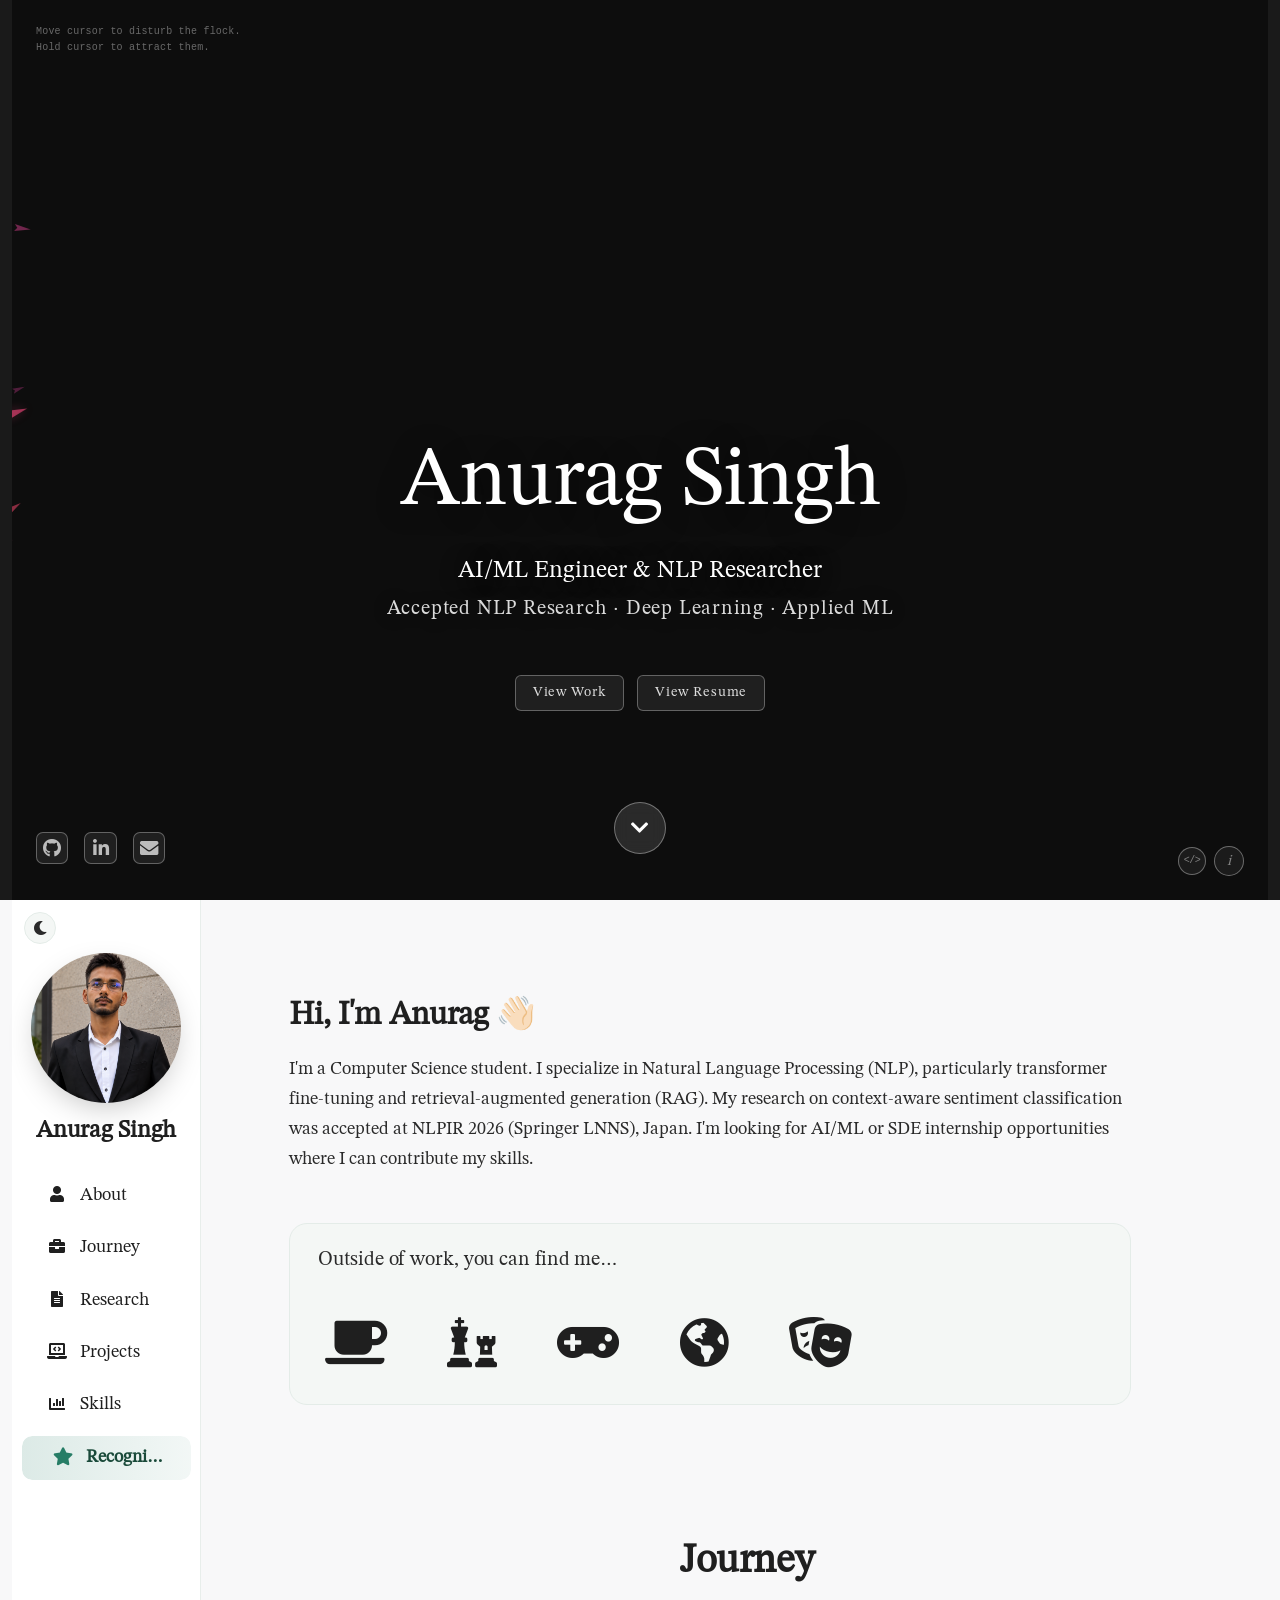
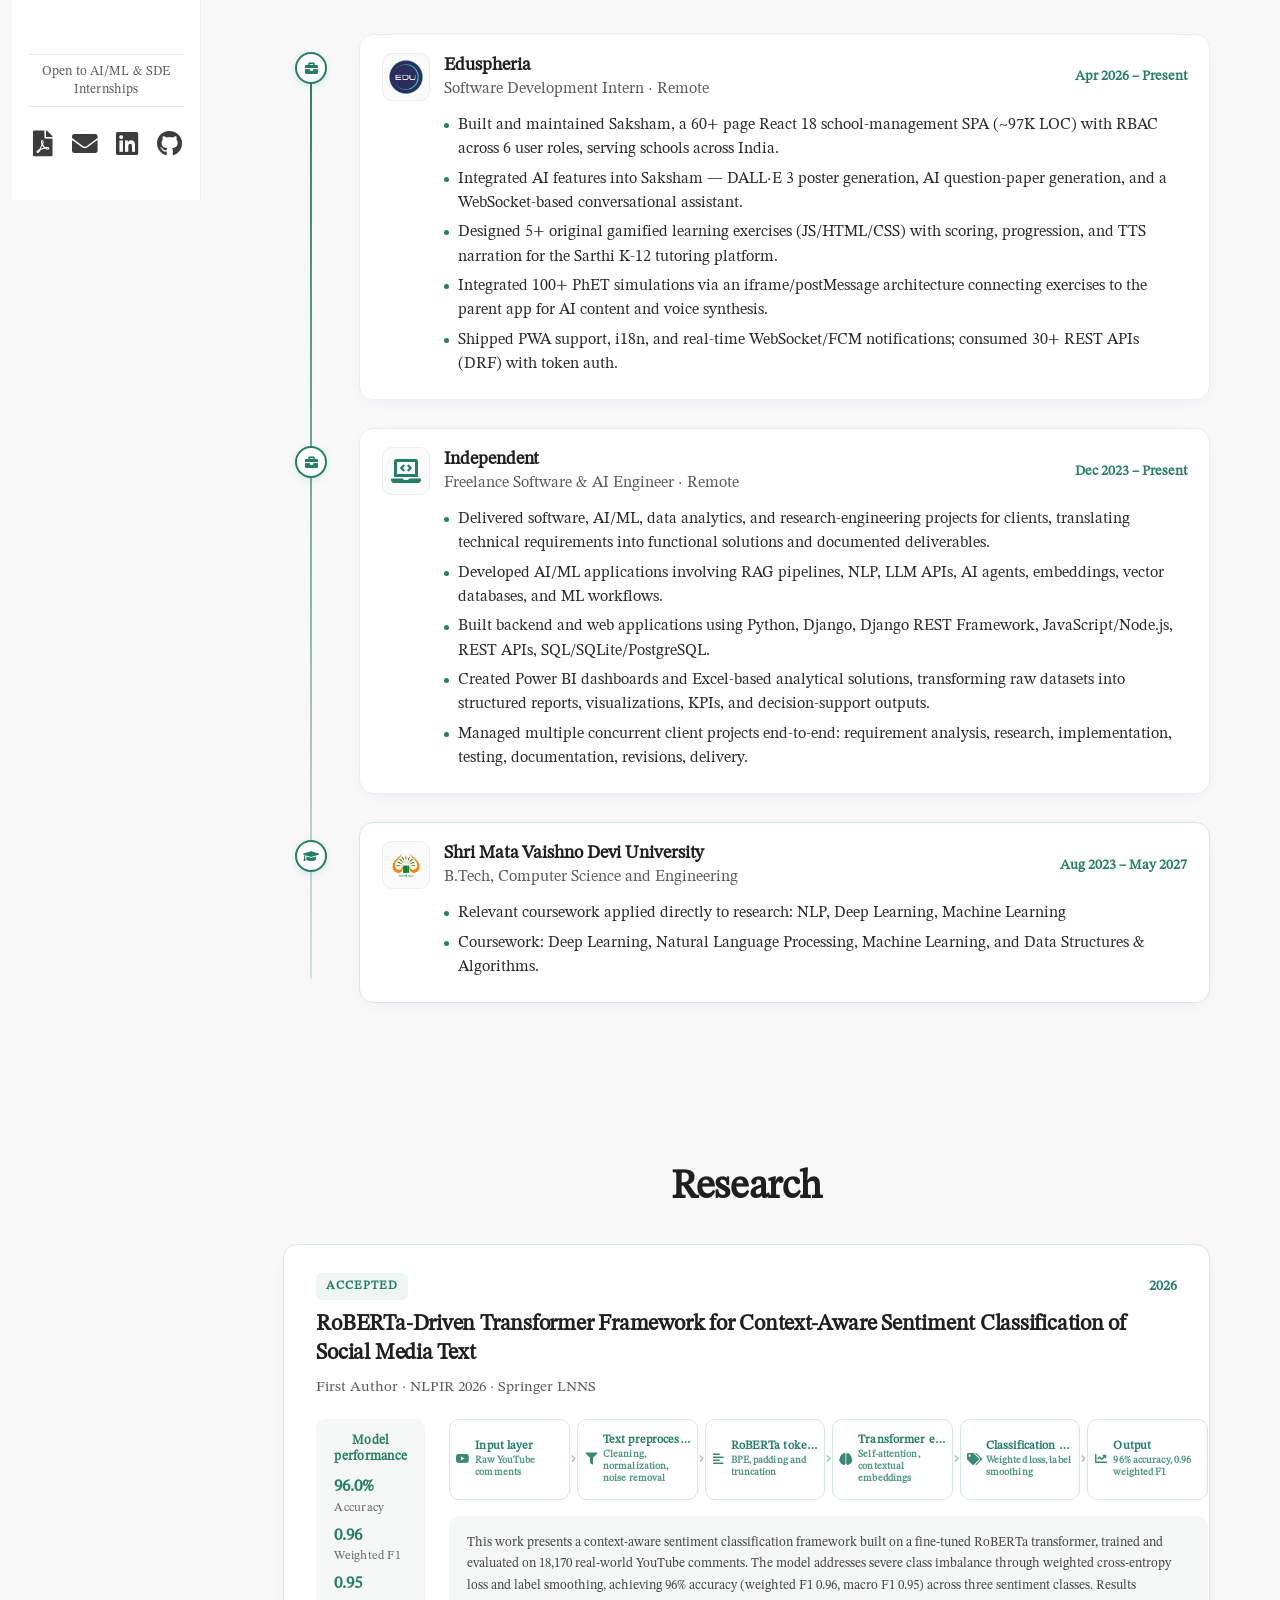
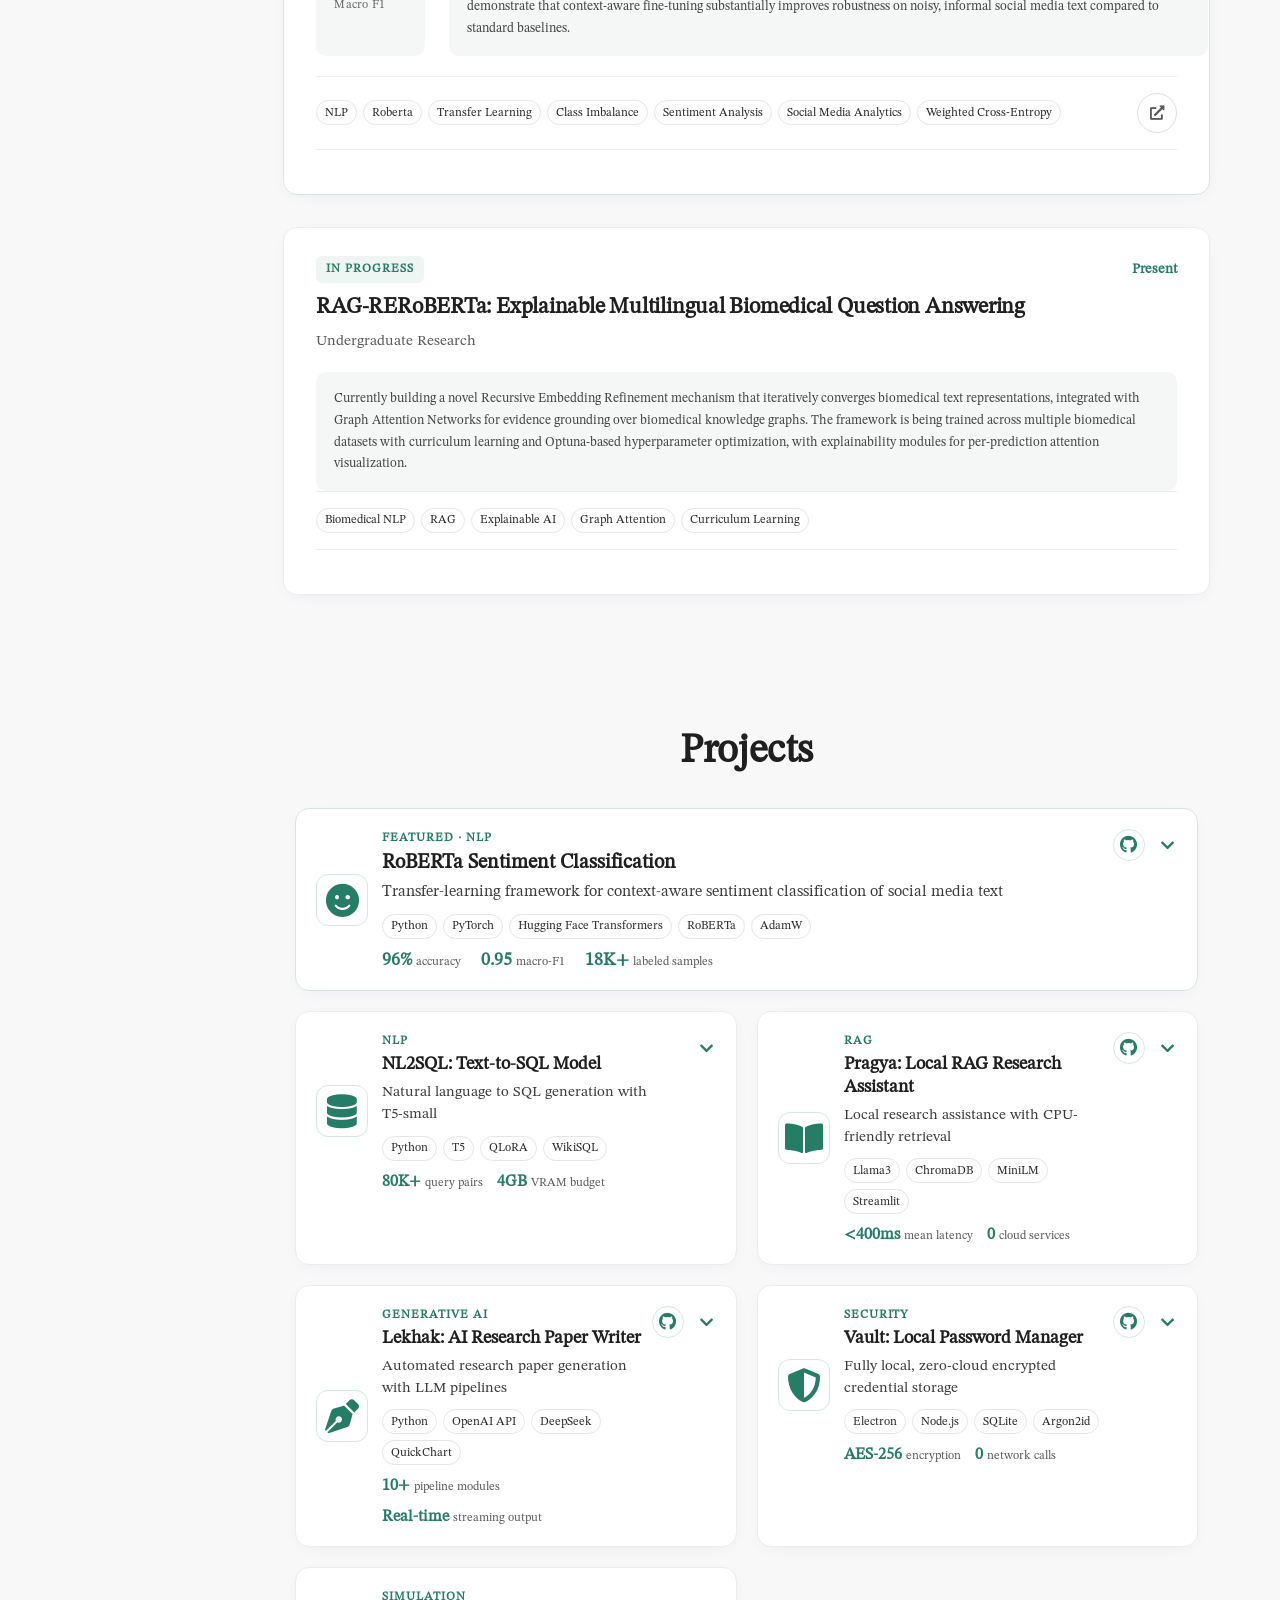
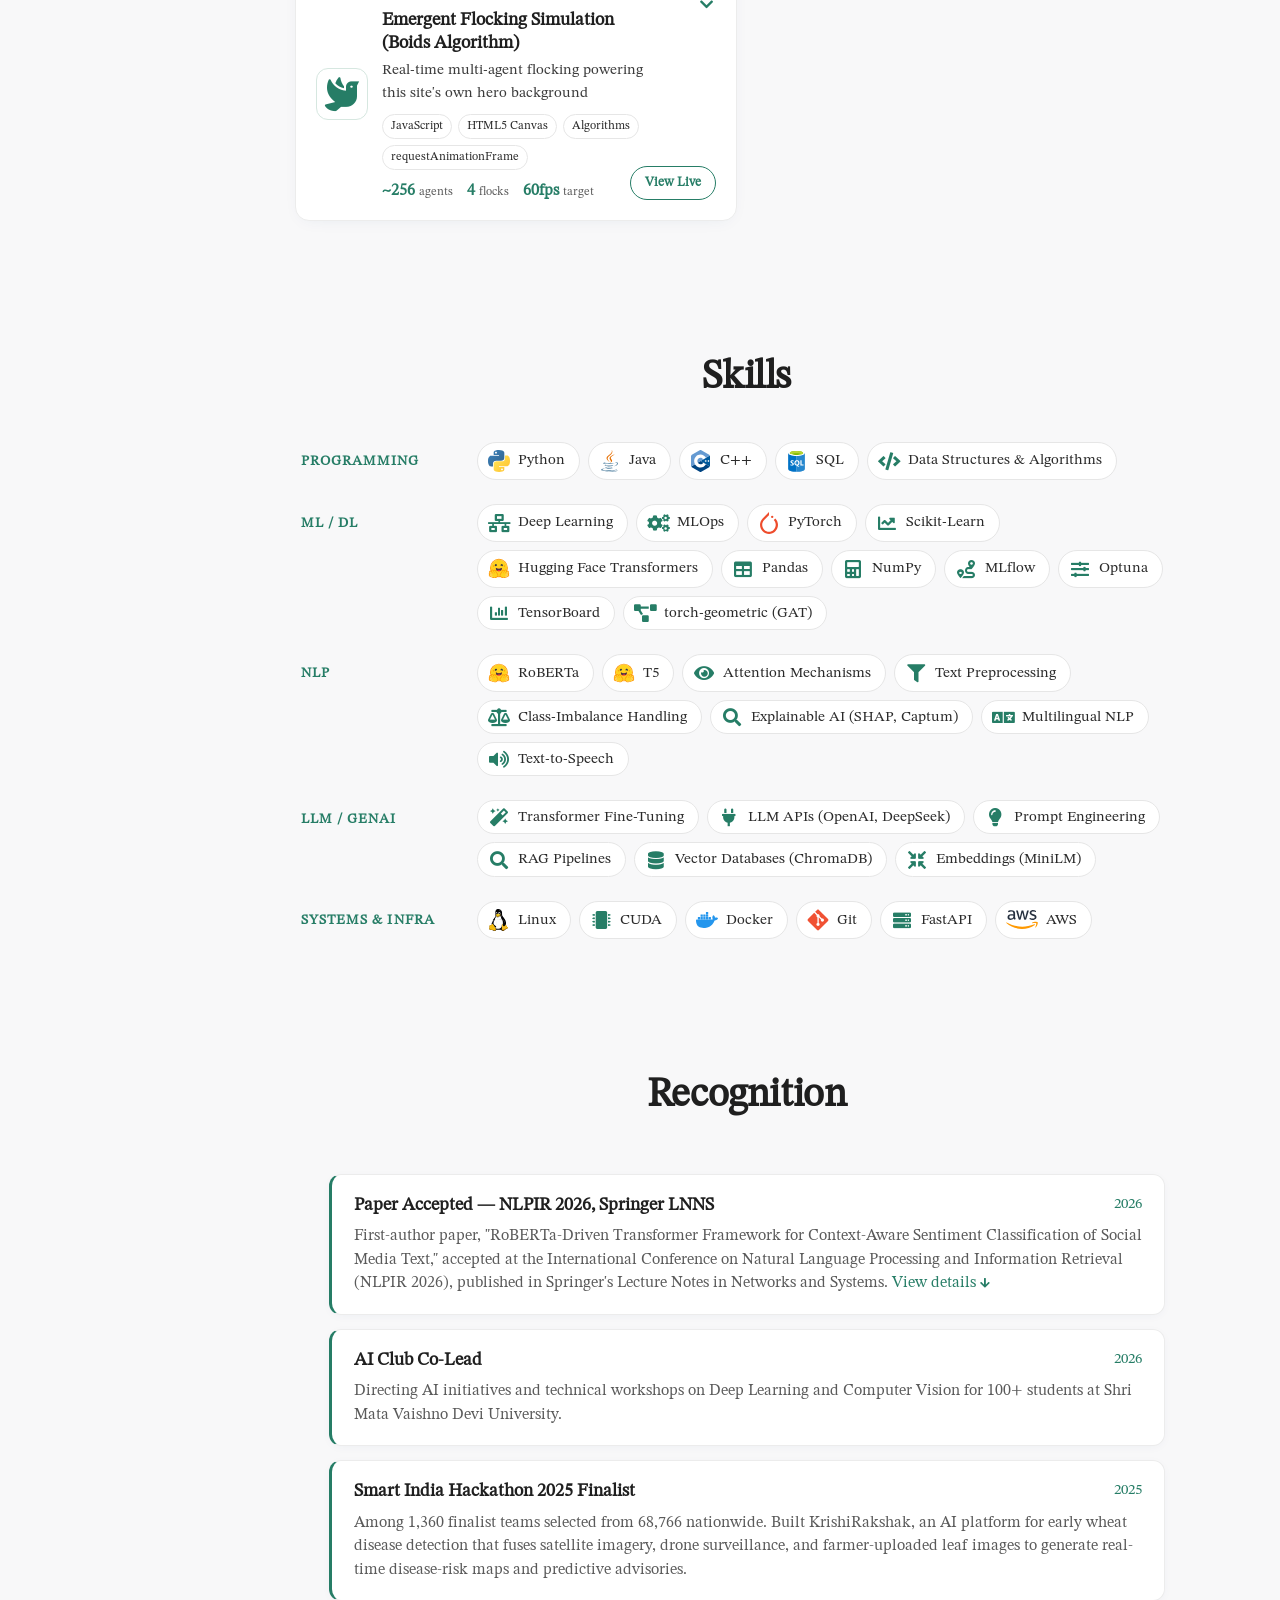
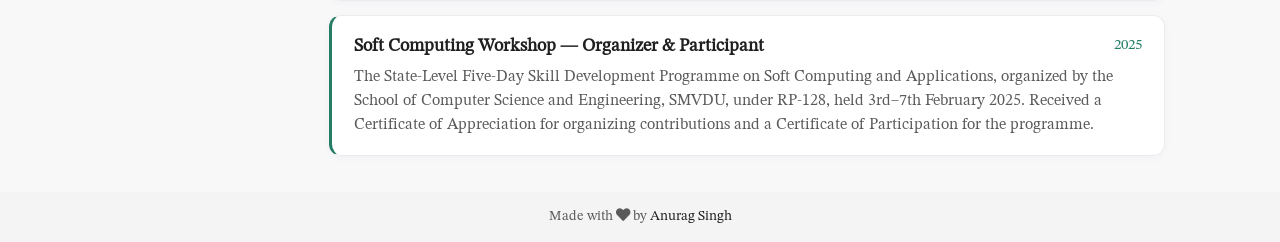
==== index.html @ ac91ac5f "V1 Done" ====
<!DOCTYPE html>
<html lang="en">

<head>
	<meta http-equiv="Content-Type" content="text/html; charset=UTF-8">

	<meta name="viewport" content="width=device-width, initial-scale=1">

	<title>Anurag Singh, AI/ML Engineer, Portfolio Website</title>
	<script>
		// The photographic cross-fade is intentionally mobile-only. Desktop is an
		// opaque canvas simulation, so fetching hero images there has no visual use.
		(function () {
			var isMobile = window.matchMedia("(max-width: 900px)").matches;
			if (!isMobile) return;
			// The mobile hero intentionally cycles hero1 → hero2 → hero3.
			var mobileImgs = [
				{ src: "images/hero1.png", pos: "center center" },
				{ src: "images/hero2.png", pos: "center center" },
				{ src: "images/hero3.jpg", pos: "center center" }
			];
			var imgs = mobileImgs;
			var idx = 0;
			var s = document.createElement("style");
			s.textContent = "#landing-bg-a{background-image:url(\"" + imgs[idx].src + "\");background-position:" + imgs[idx].pos + ";opacity:1;}";
			document.head.appendChild(s);
			// Hint the browser to prioritise this fetch.
			var l = document.createElement("link");
			l.rel = "preload"; l.as = "image"; l.href = imgs[idx].src; l.fetchPriority = "high";
			document.head.appendChild(l);
			window.__landingImages = imgs;
			window.__landingMobileImages = mobileImgs;
			window.__landingInitialIdx = idx;
		})();
	</script>
	<meta name="author" content="Anurag Singh">
	<meta name="description"
		content="Anurag Singh is an AI/ML Engineer specializing in NLP, deep learning, transformer fine-tuning, and RAG pipelines.">
	<meta name="keywords"
		content="Anurag Singh, AI/ML Engineer, NLP, Deep Learning, RAG, Transformer Fine-Tuning, Python">
	<meta property="og:title" content="Anurag Singh — AI/ML Engineer">
	<meta property="og:description" content="Building applied NLP, deep-learning, and RAG systems.">
	<meta property="og:type" content="profile">
	<meta property="og:url" content="">
	<meta property="og:image" content="">
	<meta property="og:image:width" content="1200">
	<meta property="og:image:height" content="630">
	<meta name="twitter:card" content="summary_large_image">
	<meta name="twitter:title" content="Anurag Singh — AI/ML Engineer">
	<meta name="twitter:description" content="Building applied NLP, deep-learning, and RAG systems.">
	<meta name="twitter:image" content="">
	<meta name="theme-color" content="#267d66">




	<link rel="stylesheet" type="text/css" href="./images/bootstrap.min.css">
	<link rel="stylesheet" type="text/css" href="./all.min.css">
	<link rel="stylesheet" type="text/css" href="./main.css">

	<script type="application/ld+json">
		{
			"@context": "https://schema.org",
			"@type": "Person",
			"name": "Anurag Singh",
			"jobTitle": "AI/ML Engineer",
			"alumniOf": [
				{
					"@type": "CollegeOrUniversity",
					"name": "Shri Mata Vaishno Devi University",
					"url": "https://www.smvdu.ac.in/"
				}
			],
			"knowsAbout": [
				"Machine Learning",
				"Natural Language Processing",
				"Deep Learning",
				"Retrieval-Augmented Generation",
				"Transformer Fine-Tuning",
				"PyTorch",
				"JAX"
			],
			"award": [
				"Smart India Hackathon 2025 Finalist",
				"AI Club Co-Lead, SMVDU"
			]
		}
		</script>
</head>

<body>
	<div class="container-fluid">
		<div class="row" id="landing-container">
		<div class="landing-bg landing-bg-a" id="landing-bg-a" aria-hidden="true"></div>
		<div class="landing-bg landing-bg-b" id="landing-bg-b" aria-hidden="true"></div>
			<div class="landing-overlay" aria-hidden="true"></div>
		<canvas id="boids-canvas" aria-hidden="true"></canvas>
		<div id="boids-fallback" class="boids-fallback" aria-hidden="true">
			<span>View on desktop for the interactive simulation</span>
		</div>
			<div class="container landing-content" id="landing-header">
				<h1 id="heading-name" style="opacity: 1;">Anurag Singh</h1>
				<h3 id="heading-title" style="opacity: 1;">
					<span class="heading-line">AI/ML Engineer & NLP Researcher</span>
					<span class="heading-subtitle">Accepted NLP Research · Deep Learning · Applied ML</span>
				</h3>
			</div>
			<div class="container landing-content" id="landing-cta" style="opacity: 1;">
				<div class="landing-cta-group">
					<a href="#projects" class="landing-cta-btn">View Work</a>
					<a href="./Anurag_Singh_Resume.pdf" target="_blank" class="landing-cta-btn">View Resume</a>
				</div>
			</div>
			<div class="container landing-content" id="landing-footer" style="opacity: 1;">
				<button type="button" id="landing-chevron-btn" aria-label="Scroll to content">
					<i class="fas fa-chevron-down" id="landing-chevron" aria-hidden="true"></i>
				</button>
			</div>
			<div class="container landing-content" id="landing-socials" style="opacity: 1;">
				<a href="https://github.com/anurag-env" target="_blank" rel="noopener" aria-label="GitHub" class="social-icon"><i class="fab fa-github"></i></a>
				<a href="https://linkedin.com/in/anu-env/" target="_blank" rel="noopener" aria-label="LinkedIn" class="social-icon"><i class="fab fa-linkedin-in"></i></a>
				<a href="mailto:anuragsingh.eu@gmail.com" aria-label="Gmail" class="social-icon"><i class="fas fa-envelope"></i></a>
			</div>
			<div id="boids-info">
			<button id="boids-debug-btn" aria-label="Toggle algorithm debug view" aria-pressed="false">&lt;/&gt;</button>
			<button id="boids-info-btn" aria-label="About this background" aria-expanded="false">i</button>
			<div id="boids-info-tooltip" role="tooltip" aria-hidden="true">
			<h4>About this background</h4>
			<p>A real-time flocking simulation using the Boids algorithm (Craig Reynolds, 1986). About 256 little agents move around, and each one follows 3 simple rules:</p>
			<p><strong>Separation</strong> — don't crowd into nearby flockmates<br>
			<strong>Alignment</strong> — try to move in the same direction as your neighbors<br>
			<strong>Cohesion</strong> — try to stay close to the group</p>
			<p>No agent is in charge and there's no central control — the flocking pattern just naturally emerges from these 3 simple rules being followed by everyone at once. Built using plain JavaScript and HTML5 Canvas, with no external animation libraries.</p>
		</div>
		</div>
		<p id="boids-interaction-hint">Move cursor to disturb the flock.<br>Hold cursor to attract them.</p>
		<div class="hero-live-badge" aria-live="polite"><span class="hero-live-dot"></span>Last Updated: <!--LIVE_UPDATED_DATE-->12 Sep 2026<!--/LIVE_UPDATED_DATE--></div>
		</div>
		<div class="row" id="details-container">
			<div class="col-2">
			<nav class="sticky-top" id="side-nav" aria-label="Section navigation">
				<button id="theme-toggle" aria-label="Toggle dark mode" data-tooltip="Dark mode">
					<i class="fas fa-moon"></i>
				</button>
				<div class="row side-nav-picture">
						<picture>
							<img class="avatar" src="./images/Avatar__.png" alt="Portrait of Anurag Singh">
						</picture>
						<h2>Anurag Singh</h2>
					</div>
					<a href="#about" class="nav-active">
						<div class="row side-nav-element">
							<div class="row">
								<div class="col-3"><i class="fas fa-user"></i></div>
								<div class="col nav-label">About</div>
							</div>
							<div class="row">
								<div class="underbar"></div>
							</div>
						</div>
					</a>
			<a href="#journey" class="">
				<div class="row side-nav-element">
					<div class="row">
						<div class="col-3"><i class="fas fa-briefcase"></i></div>
						<div class="col nav-label">Journey</div>
					</div>
					<div class="row">
						<div class="underbar"></div>
					</div>
				</div>
			</a>
		<a href="#research" class="">
			<div class="row side-nav-element">
				<div class="row">
					<div class="col-3"><i class="fas fa-file-alt"></i></div>
					<div class="col nav-label">Research</div>
				</div>
				<div class="row">
					<div class="underbar"></div>
				</div>
			</div>
		</a>
		<a href="#projects" class="">
			<div class="row side-nav-element">
				<div class="row">
					<div class="col-3"><i class="fas fa-laptop-code"></i></div>
					<div class="col nav-label">Projects</div>
				</div>
				<div class="row">
					<div class="underbar"></div>
				</div>
			</div>
		</a>
				<a href="#skills" class="">
					<div class="row side-nav-element">
						<div class="row">
							<div class="col-3"><i class="fas fa-chart-bar"></i></div>
							<div class="col nav-label">Skills</div>
						</div>
						<div class="row">
							<div class="underbar"></div>
						</div>
					</div>
				</a>
				<a href="#recognition" class="">
					<div class="row side-nav-element">
						<div class="row">
							<div class="col-3"><i class="fas fa-star"></i></div>
							<div class="col nav-label">Recognition</div>
						</div>
						<div class="row">
							<div class="underbar"></div>
						</div>
					</div>
				</a>
				<div class="row justify-content-center" id="availability">
						<p>Open to AI/ML &amp; SDE Internships </p>
					</div>
					<div class="row justify-content-center" id="contact-icons-container">
						<div class="col-3 contact-icon">
							<a href="./Anurag_Singh_Resume.pdf" target="_blank" rel="noopener"
								aria-label="View my resume (PDF)" data-tooltip="View my resume (PDF)">
								<i id="resume-icon" class="fas fa-file-pdf" aria-hidden="true"></i>
							</a>
						</div>
						<div class="col-3 contact-icon">
							<a href="mailto:anuragsingh.eu@gmail.com" aria-label="Email Anurag Singh"
								data-tooltip="Send me an email to start a conversation">
								<i class="fas fa-envelope"></i>
							</a>
						</div>
						<div class="col-3 contact-icon">
							<a href="https://www.linkedin.com/in/anu-env/" target="_blank" rel="noopener"
								aria-label="Connect on LinkedIn" data-tooltip="Send me a connect on LinkedIn">
								<i class="icon fab fa-linkedin"></i>
							</a>
						</div>
						<div class="col-3 contact-icon">
							<a href="https://github.com/anurag-env" target="_blank" rel="noopener"
								aria-label="View my GitHub profile" data-tooltip="View my GitHub profile">
								<i class="icon fab fa-github"></i>
							</a>
						</div>
					</div>
				</nav>
			</div>
			<main class="col" id="main-content" tabindex="-1">
				<div class="main-content-element" id="about">
					<h2>Hi, I'm Anurag <span class="wave">👋🏻</span></h2>

				<p>I'm a Computer Science student.
					I specialize in Natural Language Processing (NLP), particularly transformer fine-tuning and retrieval-augmented generation (RAG).
					My research on context-aware sentiment classification was accepted at NLPIR 2026 (Springer LNNS), Japan.
					I'm looking for AI/ML or SDE internship opportunities where I can contribute my skills.
					</p>
					<div id="hobbies">
						<h3>Outside of work, you can find me…</h3>
						<div class="row hobby-row">
							<div class="col hobby-icon" tabindex="0" role="img" aria-label="Tea"
								data-tooltip="Tea">
								<span class="hobby-helper"></span><i class="fas fa-coffee hobby-fa-icon"
									aria-hidden="true"></i>
							</div>
							<div class="col hobby-icon" tabindex="0" role="img" aria-label="Chess"
								data-tooltip="Chess">
								<span class="hobby-helper"></span><i class="fas fa-chess hobby-fa-icon"
									aria-hidden="true"></i>
							</div>
							<div class="col hobby-icon" tabindex="0" role="img" aria-label="Simulation Games"
								data-tooltip="Simulation Games">
								<span class="hobby-helper"></span><i class="fas fa-gamepad hobby-fa-icon"
									aria-hidden="true"></i>
							</div>
							<div class="col hobby-icon" tabindex="0" role="img" aria-label="Planning next trip - learning about the world, countries, cultures, history"
								data-tooltip="Planning next trip - learning about the world, countries, cultures, history">
								<span class="hobby-helper"></span><i class="fas fa-globe-americas hobby-fa-icon"
									aria-hidden="true"></i>
							</div>
							<div class="col hobby-icon" tabindex="0" role="img" aria-label="Exploring improv comedy"
								data-tooltip="Exploring improv comedy">
								<span class="hobby-helper"></span><i class="fas fa-theater-masks hobby-fa-icon"
									aria-hidden="true"></i>
							</div>
						</div>
					</div>

				</div>
				<div class="main-content-element" id="journey">
					<h1>Journey</h1>
					<ol class="timeline">
						<li class="tl-item">
							<div class="tl-marker" aria-hidden="true"><i class="fas fa-briefcase"></i></div>
							<div class="tl-card">
								<div class="tl-header"><img loading="lazy" class="tl-logo" src="./images/edu.png"
										alt="Eduspheria">
									<div class="tl-headings">
										<div class="tl-org">Eduspheria</div>
										<div class="tl-role">Software Development Intern · Remote</div>
									</div>
									<div class="tl-date">Apr 2026 – Present</div>
								</div>
							<ul class="tl-bullets">
								<li>Built and maintained Saksham, a 60+ page React 18 school-management SPA (~97K LOC) with RBAC across 6 user roles, serving schools across India.</li>
								<li>Integrated AI features into Saksham — DALL·E 3 poster generation, AI question-paper generation, and a WebSocket-based conversational assistant.</li>
								<li>Designed 5+ original gamified learning exercises (JS/HTML/CSS) with scoring, progression, and TTS narration for the Sarthi K-12 tutoring platform.</li>
								<li>Integrated 100+ PhET simulations via an iframe/postMessage architecture connecting exercises to the parent app for AI content and voice synthesis.</li>
								<li>Shipped PWA support, i18n, and real-time WebSocket/FCM notifications; consumed 30+ REST APIs (DRF) with token auth.</li>
							</ul>
						</div>
					</li>
					<li class="tl-item">
						<div class="tl-marker" aria-hidden="true"><i class="fas fa-briefcase"></i></div>
						<div class="tl-card">
							<div class="tl-header"><i class="fas fa-laptop-code tl-logo tl-fa-logo"></i>
								<div class="tl-headings">
									<div class="tl-org">Independent</div>
									<div class="tl-role">Freelance Software &amp; AI Engineer · Remote</div>
								</div>
								<div class="tl-date">Dec 2023 – Present</div>
							</div>
							<ul class="tl-bullets">
								<li>Delivered software, AI/ML, data analytics, and research-engineering projects for clients, translating technical requirements into functional solutions and documented deliverables.</li>
								<li>Developed AI/ML applications involving RAG pipelines, NLP, LLM APIs, AI agents, embeddings, vector databases, and ML workflows.</li>
								<li>Built backend and web applications using Python, Django, Django REST Framework, JavaScript/Node.js, REST APIs, SQL/SQLite/PostgreSQL.</li>
								<li>Created Power BI dashboards and Excel-based analytical solutions, transforming raw datasets into structured reports, visualizations, KPIs, and decision-support outputs.</li>
								<li>Managed multiple concurrent client projects end-to-end: requirement analysis, research, implementation, testing, documentation, revisions, delivery.</li>
							</ul>
							</div>
						</li>
						<li class="tl-item">
							<div class="tl-marker tl-marker-edu" aria-hidden="true"><i
									class="fas fa-graduation-cap"></i></div>
							<div class="tl-card tl-card-edu">
								<div class="tl-header"><img loading="lazy" class="tl-logo" src="./images/college.png"
										alt="Shri Mata Vaishno Devi University">
									<div class="tl-headings">
										<div class="tl-org">Shri Mata Vaishno Devi University</div>
										<div class="tl-role">B.Tech, Computer Science and Engineering</div>
									</div>
									<div class="tl-date">Aug 2023 – May 2027</div>
								</div>
								<ul class="tl-bullets">
									<li>Relevant coursework applied directly to research: NLP, Deep Learning, Machine Learning
									<li>Coursework: Deep Learning, Natural Language Processing, Machine Learning, and
										Data Structures &amp; Algorithms.</li>
								</ul>
							</div>
						</li>
					</ol>
			</div>
			<div class="main-content-element" id="research">
				<h1>Research</h1>
				<div id="research-cards"></div>
			</div>
			<div class="row main-content-element" id="projects">
					<h1>Projects</h1>
					<div class="projects-grid">
						<details class="project-card project-card-featured">
							<summary><span class="project-icon project-icon-featured"><i class="fas fa-smile" aria-hidden="true"></i></span><span class="project-summary"><span
										class="project-eyebrow">FEATURED · NLP</span><span class="project-title">RoBERTa Sentiment Classification</span><span class="project-outcome">Transfer-learning framework for context-aware sentiment classification of social media text</span><span class="project-stack"><span class="tech-tag">Python</span><span class="tech-tag">PyTorch</span><span class="tech-tag">Hugging Face Transformers</span><span class="tech-tag">RoBERTa</span><span class="tech-tag">AdamW</span></span><span
										class="project-metrics"><span><b>96%</b><small>accuracy</small></span><span><b>0.95</b><small>macro-F1</small></span><span><b>18K+</b><small>labeled samples</small></span></span></span><a class="project-github"
									href="https://github.com/Devesh-Singh-23/Text_Sentiment_Classification" target="_blank" rel="noopener"
									aria-label="Open Anurag Singh's GitHub profile" data-tooltip="View on GitHub"><i
										class="fab fa-github" aria-hidden="true"></i></a><i
									class="fas fa-chevron-down project-toggle" aria-hidden="true"></i></summary>
							<div class="project-details">
								<p>Designed and fine-tuned an end-to-end RoBERTa-based transformer pipeline for 3-class sentiment classification (positive, neutral, negative) on 18,170 real-world YouTube comments. Addressed severe class imbalance (62.6% positive vs. 12.9% negative) through weighted cross-entropy loss and label smoothing, combined with transfer learning from a pre-trained Twitter-RoBERTa backbone. Achieved 96% accuracy with a 0.96 weighted F1-score and 0.95 macro F1-score on an independent held-out test set. Accepted for publication at NLPIR 2026 (Springer LNNS), Nara, Japan.</p>
							</div>
						</details>
						<details class="project-card">
							<summary><span class="project-icon"><i class="fas fa-database" aria-hidden="true"></i></span><span class="project-summary"><span
										class="project-eyebrow">NLP</span><span class="project-title">NL2SQL:
										Text-to-SQL Model</span><span class="project-outcome">Natural language to SQL
										generation with T5-small</span><span class="project-stack"><span class="tech-tag">Python</span><span class="tech-tag">T5</span><span class="tech-tag">QLoRA</span><span class="tech-tag">WikiSQL</span></span><span
										class="project-metrics"><span><b>80K+</b><small>query
												pairs</small></span><span><b>4GB</b><small>VRAM
												budget</small></span></span></span><i
									class="fas fa-chevron-down project-toggle" aria-hidden="true"></i></summary>
							<div class="project-details">
								<p>Fine-tuned T5-small for text-to-SQL generation on WikiSQL, using QLoRA to keep
									training within a 4GB VRAM budget.</p>
							</div>
						</details>
						<details class="project-card">
							<summary><span class="project-icon"><i class="fas fa-book-open" aria-hidden="true"></i></span><span class="project-summary"><span
										class="project-eyebrow">RAG</span><span class="project-title">Pragya: Local RAG
										Research Assistant</span><span class="project-outcome">Local research assistance
										with CPU-friendly retrieval</span><span class="project-stack"><span class="tech-tag">Llama3</span><span class="tech-tag">ChromaDB</span><span class="tech-tag">MiniLM</span><span class="tech-tag">Streamlit</span></span><span
										class="project-metrics"><span><b>&lt;400ms</b><small>mean
												latency</small></span><span><b>0</b><small>cloud
												services</small></span></span></span><a class="project-github"
									href="https://github.com/Devesh-Singh-23/Pragya" target="_blank" rel="noopener"
									aria-label="Open Anurag Singh's GitHub profile" data-tooltip="View on GitHub"><i
										class="fab fa-github" aria-hidden="true"></i></a><i
									class="fas fa-chevron-down project-toggle" aria-hidden="true"></i></summary>
							<div class="project-details">
								<p>Built a fully local, zero-cloud research assistant that translates complex papers for
									technical and lay audiences. Section-aware PyMuPDF chunking and ChromaDB retrieval
									improved relevance over naive chunking.</p>
							</div>
						</details>
						<details class="project-card">
							<summary><span class="project-icon"><i class="fas fa-pen-nib" aria-hidden="true"></i></span><span class="project-summary"><span
										class="project-eyebrow">Generative AI</span><span class="project-title">Lekhak: AI Research Paper Writer</span><span class="project-outcome">								Automated research paper generation with LLM pipelines</span><span class="project-stack"><span class="tech-tag">Python</span><span class="tech-tag">OpenAI API</span><span class="tech-tag">DeepSeek</span><span class="tech-tag">QuickChart</span></span><span
										class="project-metrics"><span><b>10+</b><small>pipeline modules</small></span><span><b>Real-time</b><small>streaming output</small></span></span></span><a class="project-github"
									href="https://github.com/anurag-env/Lekhak" target="_blank" rel="noopener"
									aria-label="Open Anurag Singh's GitHub profile" data-tooltip="View on GitHub"><i
										class="fab fa-github" aria-hidden="true"></i></a><i
									class="fas fa-chevron-down project-toggle" aria-hidden="true"></i></summary>
							<div class="project-details">
								<p>Engineered an end-to-end automated research paper generation pipeline producing
									publication-ready DOCX documents from a single topic input. Designed a modular 10+
									module NLP pipeline with AI-driven outline generation, section writing, reference
									synthesis, and automated figure/table generation via QuickChart API.</p>
							</div>
						</details>
						<details class="project-card">
							<summary><span class="project-icon"><i class="fas fa-shield-alt" aria-hidden="true"></i></span><span class="project-summary"><span
										class="project-eyebrow">Security</span><span class="project-title">Vault: Local Password Manager</span><span class="project-outcome">									Fully local, zero-cloud encrypted credential storage</span><span class="project-stack"><span class="tech-tag">Electron</span><span class="tech-tag">Node.js</span><span class="tech-tag">SQLite</span><span class="tech-tag">Argon2id</span></span><span
										class="project-metrics"><span><b>AES-256</b><small>encryption</small></span><span><b>0</b><small>network calls</small></span></span></span><a class="project-github"
									href="https://github.com/anurag-env/Vault" target="_blank" rel="noopener"
									aria-label="Open Anurag Singh's GitHub profile" data-tooltip="View on GitHub"><i
										class="fab fa-github" aria-hidden="true"></i></a><i
									class="fas fa-chevron-down project-toggle" aria-hidden="true"></i></summary>
							<div class="project-details">
								<p>Built a fully local-only password manager using Electron with Argon2id key derivation
									and AES-256-GCM authenticated encryption. Implemented SQLite with WAL checkpointing
									for durable storage, designed with strict security architecture: no network calls,
									no telemetry, minimal attack surface.</p>
							</div>
						</details>
						<details class="project-card">
							<summary>
								<span class="project-icon"><i class="fas fa-dove" aria-hidden="true"></i></span>
								<span class="project-summary">
									<span class="project-eyebrow">Simulation</span>
									<span class="project-title">Emergent Flocking Simulation (Boids Algorithm)</span>
									<span class="project-outcome">Real-time multi-agent flocking powering this site's own hero background</span>
									<span class="project-stack">
										<span class="tech-tag">JavaScript</span>
										<span class="tech-tag">HTML5 Canvas</span>
										<span class="tech-tag">Algorithms</span>
										<span class="tech-tag">requestAnimationFrame</span>
									</span>
									<span class="project-metrics">
										<span><b>~256</b><small>agents</small></span>
										<span><b>4</b><small>flocks</small></span>
										<span><b>60fps</b><small>target</small></span>
									</span>
								</span>
								<a class="project-live-link" href="#landing-container" data-tooltip="See it in action">View Live</a>
								<i class="fas fa-chevron-down project-toggle" aria-hidden="true"></i>
							</summary>
							<div class="project-details">
								<p>Implemented Craig Reynolds' Boids algorithm (1986) from scratch in vanilla JavaScript with zero dependencies. Each of ~256 agents follows three local rules — separation, alignment, cohesion — producing emergent flocking behavior with no central controller. Extended with per-boid persistent coloring (HSL-assigned at spawn), mouse-reactive scatter response, density-limiting to prevent over-clustering, and multi-flock support with dynamic split/merge as boids drift between groups.</p>
							</div>
						</details>
					</div>
				</div>
				<div class="row main-content-element" id="skills">
					<h1>Skills</h1>
					<div class="skills-grid">
						<div class="skill-category">
							<h3 class="skill-category-label">Programming</h3>
							<div class="skill-pills"><span class="skill-pill"><img loading="lazy"
										src="./images/Python-logo-notext.svg" alt=""
										class="skill-icon"><span>Python</span></span><span class="skill-pill"><img
										loading="lazy" src="./images/java_logo.svg" alt=""
										class="skill-icon"><span>Java</span></span></span><span class="skill-pill"><img
										loading="lazy" src="./images/C++_Logo.svg" alt=""
										class="skill-icon"><span>C++</span></span><span class="skill-pill"><img
										loading="lazy" src="./images/sql-database.svg" alt=""
										class="skill-icon"><span>SQL</span></span><span class="skill-pill"><i
										
										class="fas fa-code skill-icon-fa" aria-hidden="true"></i><span>Data Structures
										&amp; Algorithms</span></span></div>
						</div>
						<div class="skill-category">
							<h3 class="skill-category-label">ML / DL</h3>
							<div class="skill-pills"></span><span
									class="skill-pill"><i class="fas fa-network-wired skill-icon-fa"
										aria-hidden="true"></i><span>Deep Learning</span></span><span
									class="skill-pill"><i class="fas fa-cogs skill-icon-fa"
										aria-hidden="true"></i><span>MLOps</span></span><span class="skill-pill"><img
										loading="lazy" src="./images/PyTorch_logo.svg" alt=""
										class="skill-icon"><span>PyTorch</span></span><span class="skill-pill"><i
										class="fas fa-chart-line skill-icon-fa"
										aria-hidden="true"></i><span>Scikit-Learn</span></span><span
									class="skill-pill"><img loading="lazy" src="./images/huggingface_logo.svg" alt=""
										class="skill-icon"><span>Hugging Face Transformers</span></span><span
									class="skill-pill"><i class="fas fa-table skill-icon-fa"
										aria-hidden="true"></i><span>Pandas</span></span><span class="skill-pill"><i
										class="fas fa-calculator skill-icon-fa"
										aria-hidden="true"></i><span>NumPy</span></span><span class="skill-pill"><i
										class="fas fa-route skill-icon-fa"
										aria-hidden="true"></i><span>MLflow</span></span><span class="skill-pill"><i
										class="fas fa-sliders-h skill-icon-fa"
										aria-hidden="true"></i><span>Optuna</span></span><span class="skill-pill"><i
										class="fas fa-chart-bar skill-icon-fa"
										aria-hidden="true"></i><span>TensorBoard</span></span><span
									class="skill-pill"><i class="fas fa-project-diagram skill-icon-fa"
										aria-hidden="true"></i><span>torch-geometric (GAT)</span></span></div>
						</div>
						<div class="skill-category">
							<h3 class="skill-category-label">NLP</h3>
							<div class="skill-pills"><span class="skill-pill"><img loading="lazy"
										src="./images/huggingface_logo.svg" alt=""
										class="skill-icon"><span>RoBERTa</span></span><span class="skill-pill"><img
										loading="lazy" src="./images/huggingface_logo.svg" alt=""
										class="skill-icon"><span>T5</span></span><span class="skill-pill"><i
										
										class="fas fa-eye skill-icon-fa" aria-hidden="true"></i><span>Attention
										Mechanisms</span></span><span 
									class="skill-pill"><i class="fas fa-filter skill-icon-fa"
										aria-hidden="true"></i><span>Text Preprocessing</span></span><span
									class="skill-pill"><i class="fas fa-balance-scale skill-icon-fa"
										aria-hidden="true"></i><span>Class-Imbalance Handling</span></span><span
									class="skill-pill"><i class="fas fa-search skill-icon-fa"
										aria-hidden="true"></i><span>Explainable AI (SHAP, Captum)</span></span><span
									class="skill-pill"><i class="fas fa-language skill-icon-fa"
										aria-hidden="true"></i><span>Multilingual NLP</span></span><span
									class="skill-pill"><i class="fas fa-volume-up skill-icon-fa"
										aria-hidden="true"></i><span>Text-to-Speech</span></span></div>
						</div>
						<div class="skill-category">
							<h3 class="skill-category-label">LLM / GenAI</h3>
							<div class="skill-pills"><span class="skill-pill"><i class="fas fa-magic skill-icon-fa"
										aria-hidden="true"></i><span>Transformer Fine-Tuning</span></span><span
									class="skill-pill"><i class="fas fa-plug skill-icon-fa"
										aria-hidden="true"></i><span>LLM APIs (OpenAI, DeepSeek)</span></span><span
										
									class="skill-pill"><i class="fas fa-lightbulb skill-icon-fa"
										aria-hidden="true"></i><span>Prompt Engineering</span></span><span
									class="skill-pill"><i class="fas fa-search skill-icon-fa"
										aria-hidden="true"></i><span>RAG Pipelines</span></span><span
									class="skill-pill"><i class="fas fa-database skill-icon-fa"
										aria-hidden="true"></i><span>Vector Databases (ChromaDB)</span></span><span
									class="skill-pill"><i class="fas fa-compress-arrows-alt skill-icon-fa"
										aria-hidden="true"></i><span>Embeddings (MiniLM)</span></span></div>
						</div>
						<div class="skill-category">
							<h3 class="skill-category-label">Systems &amp; Infra</h3>
							<div class="skill-pills"><span class="skill-pill"><img loading="lazy" src="./images/tux.svg"
										alt="" class="skill-icon"><span>Linux</span></span><span class="skill-pill"><i
										class="fas fa-microchip skill-icon-fa skill-icon-cuda"
										aria-hidden="true"></i><span>CUDA</span></span><span class="skill-pill"><img
										loading="lazy" src="./images/docker.svg" alt=""
										class="skill-icon"><span>Docker</span></span><span class="skill-pill"><img
										loading="lazy" src="./images/Git_icon.svg" alt=""
										class="skill-icon"><span>Git</span></span><span class="skill-pill"><i
										class="fas fa-server skill-icon-fa"
										aria-hidden="true"></i><span>FastAPI</span></span><span class="skill-pill"><img
										loading="lazy" src="./images/aws.svg" alt=""
										class="skill-icon skill-icon-wide"><span>AWS</span></span></div>
						</div>
					</div>
				</div>
			<div class="row main-content-element" id="recognition">
				<h1>Recognition</h1>
				<div class="container">
					<div class="row">
						<div class="col-9 achievement-title"><b>Paper Accepted — NLPIR 2026, Springer LNNS</b></div>
						<div class="col-3 achievement-date">2026</div>
					</div>
					<div class="row achievement-content">
						<p>First-author paper, "RoBERTa-Driven Transformer Framework for Context-Aware Sentiment Classification of Social Media Text,"
							accepted at the International Conference on Natural Language Processing and Information Retrieval (NLPIR 2026),
							published in Springer's Lecture Notes in Networks and Systems. <a href="#research">View details <i class="fas fa-arrow-down" style="font-size:0.7em;"></i></a></p>
					</div>
				</div>
				
					<div class="container">
						<div class="row">
							<div class="col-9 achievement-title"><b>AI Club Co-Lead</b></div>
							<div class="col-3 achievement-date">2026</div>
						</div>
						<div class="row achievement-content">
							<p>Directing AI initiatives and technical workshops on Deep Learning and Computer Vision for
								100+ students at Shri Mata Vaishno Devi University.</p>
						</div>
					</div>
					<div class="container">
					<div class="row">
						<div class="col-9 achievement-title"><b>Smart India Hackathon 2025 Finalist</b></div>
						<div class="col-3 achievement-date">2025</div>
					</div>
						<div class="row achievement-content">
							<p>Among 1,360 finalist teams selected from 68,766 nationwide. Built KrishiRakshak, an AI
								platform for early wheat disease detection that fuses satellite imagery, drone
								surveillance, and farmer-uploaded leaf images to generate real-time disease-risk maps
								and predictive advisories.</p>
						</div>
					</div>
					<div class="container">
						<div class="row">
							<div class="col-9 achievement-title"><b>Soft Computing Workshop — Organizer & Participant</b></div>
							<div class="col-3 achievement-date">2025</div>
						</div>
						<div class="row achievement-content">
							<p>The State-Level Five-Day Skill Development Programme on Soft Computing and Applications, organized by the School of Computer Science and Engineering, SMVDU, under RP-128, held 3rd–7th February 2025. Received a Certificate of Appreciation for organizing contributions and a Certificate of Participation for the programme.</p>
						</div>
					</div>
				</div>
			</main>
		</div>

		<div class="row" id="copyright">
			<div class="col-12">Made with <span id="love"><i class="fas fa-heart"></i></span> by <span id="footer-name">Anurag Singh</span></div>
		</div>


	</div>
	<script type="text/javascript" src="./jquery.min.js"></script>
	<script type="text/javascript" src="./bootstrap.min.js"></script>
	<script type="text/javascript" src="./research-data.js"></script>
	<script type="text/javascript" src="./main.js"></script>



</body>

</html>
---- main.css ----
@font-face {
        font-family: "stix";
        src: url(./stix.ttf);
        font-display: swap;
}

html{
	scroll-behavior: auto;
}

body{
	font-family: "stix", -apple-system, BlinkMacSystemFont, "Segoe UI", "Inter", system-ui, sans-serif;
	-webkit-font-smoothing: antialiased;
	-moz-osx-font-smoothing: grayscale;
	color: #1f1f1f;
}

a{
	text-decoration: none;
	color: inherit;
}

a:hover{
	color: inherit;
}

a:focus-visible{
	outline: 2px solid #267d66;
	outline-offset: 3px;
	border-radius: 4px;
}

*:focus-visible{
	outline: 2px solid #267d66;
	outline-offset: 3px;
}

#landing-container{
	height: 100vh;
	background-color: #1a1a1a;
	color: white;
	z-index: 10;
	position: relative;
	overflow: hidden;
}

/* ── Hero live badge ── */
.hero-live-badge{
	position: absolute;
	top: 20px;
	right: auto;
	left: 1700px;
	z-index: 40;
	font-size: 0.7rem;
	color: rgba(255,255,255,0.5);
	letter-spacing: 0.06em;
	font-weight: 400;
}

.hero-live-dot{
	display: inline-block;
	width: 6px;
	height: 6px;
	margin-right: 6px;
	border-radius: 50%;
	background: rgba(78, 201, 166, 0.35);
	vertical-align: middle;
}

@keyframes livePulse{
	0%,100%{ opacity: 1; box-shadow: 0 0 0 0 rgba(78,201,166,0.4); }
	50%{ opacity: 0.6; box-shadow: 0 0 6px 2px rgba(78,201,166,0.15); }
}

@media (max-width: 1024px){
	.hero-live-badge{
		display: none;
	}
}

/* Two-layer cross-fade. JS toggles opacity to swap. */
.landing-bg{
	display: none;
	position: absolute;
	inset: 0;
	background-size: cover;
	background-position: center 15%;
	background-repeat: no-repeat;
	transition: opacity 1.5s ease-in-out;
	will-change: opacity;
	z-index: 0;
}

.landing-bg-a{ opacity: 1; }
.landing-bg-b{ opacity: 0; }

/* Dark gradient overlay sits above the bg layers, below the content */
.landing-overlay{
	display: none;
	position: absolute;
	inset: 0;
	background: linear-gradient(180deg, rgba(0,0,0,0.35) 0%, rgba(0,0,0,0.15) 45%, rgba(0,0,0,0.6) 100%);
	pointer-events: none;
	z-index: 1;
}

#boids-canvas{
	position: absolute;
	inset: 0;
	width: 100%;
	height: 100%;
	pointer-events: none;
	z-index: 2;
}

.boids-fallback{
	display: none;
	position: absolute;
	inset: 0;
	z-index: 1;
	background: #0d0d0d;
}

.boids-fallback span{
	position: absolute;
	bottom: 80px;
	left: 50%;
	transform: translateX(-50%);
	color: rgba(255,255,255,0.35);
	font-size: 0.82rem;
	letter-spacing: 0.04em;
	white-space: nowrap;
}

#landing-container .landing-content{
	position: relative;
	z-index: 2;
}

#landing-overlay {
    position: absolute;
    top: 0;
    left: 0;
    right: 0;
    bottom: 0;
    height: 100vh;
    width: 100vw;
    z-index: 20;
    background-color: rgba(0, 0, 0, 0.6);
}

@media (max-width: 900px){
	.landing-bg,
	.landing-overlay{ display: block; }
}

#landing-container .landing-content{
	position: absolute;
	z-index: 30;
	text-align: center;
}

#landing-header{
	top: 48vh;
	padding: 0 4vw;
}

#heading-name{
	font-size: 5.27rem;
	padding-bottom: 8px;
	margin-bottom: 1.5vh;
	text-shadow: 0 2px 30px rgba(0, 0, 0, 0.35);
	letter-spacing: -0.01em;
}

#heading-title{
	font-size: 1.5rem;
	line-height: 1.4;
	text-shadow: 0 1px 20px rgba(0, 0, 0, 0.5);
}

.heading-line{
	display: block;
	white-space: nowrap;
}

.heading-subtitle{
	display: block;
	margin-top: 0.4rem;
	font-size: 1.25rem;
	font-weight: 300;
	letter-spacing: 0.04em;
	opacity: 0.85;
}

#landing-footer{
	bottom: 4vh;
	padding-bottom: 10px;
	/* Keep the whole circular control above overlapping hero utility layers. */
	z-index: 40 !important;
	pointer-events: none;
}

#landing-chevron-btn{
	pointer-events: auto;
}

#landing-cta{
	top: 75vh;
	padding: 0 4vw;
}

#landing-socials{
	bottom: 4vh;
	left: 220px;
	right: auto;
	display: flex;
	gap: 1em;
	transition: left 0.35s ease;
}

#landing-socials.is-shifted{
	left: 24px;
}

.social-icon{
	display: inline-flex;
	align-items: center;
	justify-content: center;
	width: 1.76em;
	height: 1.76em;
	color: rgba(255, 255, 255, 0.7);
	font-size: 1.15rem;
	background: rgba(255, 255, 255, 0.08);
	backdrop-filter: blur(6px);
	-webkit-backdrop-filter: blur(6px);
	border: 1px solid rgba(255, 255, 255, 0.3);
	border-radius: 7px;
	text-decoration: none;
	transition: background 0.25s ease, border-color 0.25s ease, color 0.25s ease, transform 0.25s ease;
}

.social-icon:hover,
.social-icon:focus-visible{
	background: rgba(255, 255, 255, 0.15);
	border-color: rgba(255, 255, 255, 0.55);
	color: #ffffff;
	transform: translateY(-2px);
	outline: none;
}

.landing-cta-group{
	display: flex;
	justify-content: center;
	gap: 0.8em;
}

.landing-cta-btn{
	display: inline-flex;
	align-items: center;
	padding: 0.45em 1.2em;
	font-family: "stix", Georgia, serif;
	font-size: 0.88rem;
	font-weight: 400;
	letter-spacing: 0.06em;
	color: rgba(255, 255, 255, 0.85);
	background: rgba(255, 255, 255, 0.08);
	backdrop-filter: blur(6px);
	-webkit-backdrop-filter: blur(6px);
	border: 1px solid rgba(255, 255, 255, 0.3);
	border-radius: 6px;
	text-decoration: none;
	cursor: pointer;
	transition: background 0.25s ease, border-color 0.25s ease, color 0.25s ease, transform 0.25s ease;
}

.landing-cta-btn:hover,
.landing-cta-btn:focus-visible{
	background: rgba(255, 255, 255, 0.15);
	border-color: rgba(255, 255, 255, 0.55);
	color: #ffffff;
	transform: translateY(-1px);
	outline: none;
}

#landing-chevron-btn{
	background: rgba(255, 255, 255, 0.12);
	backdrop-filter: blur(8px);
	-webkit-backdrop-filter: blur(8px);
	border: 1px solid rgba(255, 255, 255, 0.35);
	color: #ffffff;
	width: 52px;
	height: 52px;
	border-radius: 50%;
	display: flex;
	align-items: center;
	justify-content: center;
	cursor: pointer;
	margin: 0 auto;
	transition: background 0.25s ease, transform 0.25s ease, border-color 0.25s ease;
	animation: chevron-bob 2.4s ease-in-out infinite;
	padding: 0;
	position: relative;
}

#landing-chevron-btn i{
	pointer-events: none;
	position: absolute;
	inset: 0;
	display: flex;
	align-items: center;
	justify-content: center;
}

#landing-chevron-btn:hover,
#landing-chevron-btn:focus-visible{
	background: rgba(255, 255, 255, 0.22);
	border-color: rgba(255, 255, 255, 0.6);
	transform: translateY(2px);
	animation: none;
	outline: none;
}

#landing-chevron-btn .fa-chevron-down{
	font-size: 1.25rem;
}

@keyframes chevron-bob {
	0%, 100% { transform: translateY(0); }
	50%      { transform: translateY(6px); }
}

@keyframes pulse-infinite {
  0% {
    transform: scale(1);
  }
  50% {
    transform: scale(0.7);
  }
  100% {
  	transform: scale(1);
  }
}

#details-container{
	min-height: 100vh;
	background-color: #f8f8f9;
}

#side-nav{
	height: 100vh;
	top: 0;
	padding-top: 5vh;
	padding-bottom: 3vh;
	padding-left: 4%;
	padding-right: 4%;
	display: flex;
	flex-direction: column;
  background-color: #ffffff;
  border-right: 1px solid #e8eeeb;
}

#theme-toggle{
  position: absolute;
  top: 12px;
  left: 12px;
  width: 32px;
  height: 32px;
  border-radius: 50%;
  border: 1px solid #e4ece8;
  background: #f4f7f5;
  color: #2a2a2a;
  font-size: 14px;
  cursor: pointer;
  display: flex;
  align-items: center;
  justify-content: center;
  transition: background 0.3s ease, color 0.3s ease, transform 0.25s ease;
  z-index: 10;
}

#theme-toggle:hover{
  transform: scale(1.1);
  background: #e8eeeb;
}

#theme-toggle[data-tooltip]::after{
  content: attr(data-tooltip);
  position: absolute;
  left: calc(100% + 8px);
  top: 50%;
  transform: translateY(-50%);
  padding: 6px 8px;
  border-radius: 5px;
  background: #1f1f1f;
  color: #ffffff;
  font-size: 0.72rem;
  line-height: 1;
  white-space: nowrap;
  opacity: 0;
  pointer-events: none;
  transition: opacity 0.2s ease, transform 0.2s ease;
  z-index: 5;
}

#theme-toggle[data-tooltip]:hover::after,
#theme-toggle[data-tooltip]:focus-visible::after{
  opacity: 1;
}

/* ── Dark mode ── */
body.dark-mode{
  background: #0a0a0a;
  color: #e5e5e5;
}

body.dark-mode #details-container{
  background-color: #0a0a0a;
}

body.dark-mode #side-nav{
  background-color: #111111;
  border-right: 1px solid #1f1f1f;
}

body.dark-mode #theme-toggle{
  background: #1a1a1a;
  border-color: #2a2a2a;
  color: #e5e5e5;
}

body.dark-mode #theme-toggle:hover{
  background: #2a2a2a;
}

body.dark-mode .side-nav-picture h2{
  color: #f5f5f5;
}

body.dark-mode .side-nav-element{
  color: #a3a3a3;
}

body.dark-mode .side-nav-element::before{
  background: linear-gradient(135deg, rgba(38,125,102,0.15), rgba(38,125,102,0.05));
}

body.dark-mode a.nav-active .side-nav-element,
body.dark-mode .side-nav-element:hover{
  color: #4fd9b2;
}

body.dark-mode .side-nav-element:hover .fas,
body.dark-mode .side-nav-element:hover .fab,
body.dark-mode a.nav-active .side-nav-element .fas,
body.dark-mode a.nav-active .side-nav-element .fab{
  color: #4fd9b2;
}

body.dark-mode #about,
body.dark-mode #journey,
body.dark-mode #research,
body.dark-mode #projects,
body.dark-mode #skills,
body.dark-mode #recognition,
body.dark-mode #hobbies{
  background: #0a0a0a;
  border-color: #2a2a2a;
}

body.dark-mode #about p{
  color: #a3a3a3;
}

body.dark-mode .card,
body.dark-mode .research-card,
body.dark-mode .research-card-featured,
body.dark-mode .project-card,
body.dark-mode .skill-card,
body.dark-mode .tl-card{
  background: #161616;
  border-color: #2a2a2a;
  color: #e5e5e5;
}

body.dark-mode .tl-org{
  color: #f5f5f5;
}

body.dark-mode .tl-role{
  color: #a3a3a3;
}

body.dark-mode .tl-date{
  color: #4fd9b2;
}

body.dark-mode .tl-logo{
  background: #000000;
  border-color: #2a2a2a;
  filter: brightness(0.9);
}

body.dark-mode .tl-fa-logo{
  color: #4fd9b2;
}

body.dark-mode .tl-item:first-child .tl-marker{
  background: #000000;
  color: #ffffff;
}

body.dark-mode .tl-item:first-child:hover .tl-marker{
  background: #267d66;
  color: #ffffff;
}

body.dark-mode .tl-item:nth-child(2) .tl-marker{
  background: #000000;
  color: #ffffff;
}

body.dark-mode .tl-item:nth-child(2):hover .tl-marker{
  background: #267d66;
  color: #ffffff;
}

body.dark-mode .tl-item:nth-child(3) .tl-marker{
  background: #000000;
  color: #ffffff;
}

body.dark-mode .tl-item:nth-child(3):hover .tl-marker{
  background: #267d66;
  color: #ffffff;
}

body.dark-mode .pub-abstract{
  background: #1a1a1a;
  border-color: #2a2a2a;
}

body.dark-mode h1,
body.dark-mode h2,
body.dark-mode h3,
body.dark-mode h4,
body.dark-mode h5,
body.dark-mode h6{
  color: #f5f5f5;
}

body.dark-mode p,
body.dark-mode span,
body.dark-mode li,
body.dark-mode td,
body.dark-mode th{
  color: #a3a3a3;
}

body.dark-mode a{
  color: #4fd9b2;
}

body.dark-mode .contact-icon a{
  color: #a3a3a3;
}

body.dark-mode .contact-icon a:hover{
  color: #f9873b;
}

body.dark-mode #availability{
  border-color: #2a2a2a;
}

body.dark-mode #availability p{
  border-color: #2a2a2a;
  color: #737373;
}

body.dark-mode #hobbies{
  background: #161616;
  border-color: #2a2a2a;
}

body.dark-mode .hobby-row .hobby-icon:hover{
  background: #1a1a1a;
}

body.dark-mode img:not(.avatar):not(.landing-bg img){
  filter: brightness(0.85);
}

body.dark-mode .skill-pill,
body.dark-mode .research-tech-tag,
body.dark-mode .tech-tag{
  background: #1a1a1a;
  border-color: #2a2a2a;
  color: #a3a3a3;
}

body.dark-mode .skill-pill:hover,
body.dark-mode .research-tech-tag:hover,
body.dark-mode .tech-tag:hover{
  background: #222222;
  border-color: #3a3a3a;
  box-shadow: 0 4px 12px -4px rgba(0, 0, 0, 0.4);
}

body.dark-mode .skill-icon-fa{
  color: #4fd9b2;
}

body.dark-mode .section-divider{
  border-color: #2a2a2a;
}

body.dark-mode .skill-card{
  background: #161616;
  border-color: #2a2a2a;
}

body.dark-mode .skill-card:hover{
  box-shadow: 0 4px 16px rgba(0,0,0,0.6);
}

body.dark-mode #recognition .container{
  background: #161616;
  border-color: #2a2a2a;
  border-left-color: #ffffff;
}

body.dark-mode #recognition .container:hover{
  border-left-color: #eac678;
}

body.dark-mode .research-btn{
  background: #000000;
  border-color: #2a2a2a;
  color: #a3a3a3;
}

body.dark-mode .research-btn:hover{
  background: #267d66;
  border-color: #267d66;
  color: #ffffff;
}

body.dark-mode .hobby-fa-icon{
  color: #a3a3a3;
}

body.dark-mode .project-icon{
  background: #161616;
  border-color: #2a2a2a;
}

body.dark-mode .project-icon i{
  color: #a3a3a3;
}

body.dark-mode .project-title{
  color: #ffffff;
}

body.dark-mode .project-eyebrow{
  color: #4fd9b2;
}

body.dark-mode .tooltip-inner,
body.dark-mode [data-tooltip]::after{
  background: #2a2a2a;
  color: #e5e5e5;
}

body.dark-mode footer{
  color: #737373;
}

body.dark-mode #copyright{
  background: #0a0a0a;
  color: #ffffff;
}

body.dark-mode #copyright #footer-name{
  color: #ffffff;
}

body.dark-mode #love .fa-heart{
  color: #eac678;
}

body.dark-mode #hobbies h3{
  color: #4fd9b2;
}

body.dark-mode .badge{
  background: #1a1a1a;
  color: #4fd9b2;
}

#main-content{
	left: 20vw;
}

#about{
	padding-left: 5vw;
	padding-right: 5vw;
	text-align: left;
	display: block;
}

#about > *{
	display: block;
}

#about h2{
	font-size: 2rem;
	font-weight: 700;
	margin-bottom: 1.25rem;
	letter-spacing: -0.01em;
	text-align: left;
}

#about p{
	text-align: left;
	font-size: 1.1rem;
	line-height: 1.7;
	color: #2a2a2a;
	max-width: min(1080px, 92%);
	margin-bottom: 0;
	text-wrap: pretty;
	hyphens: none;
	overflow-wrap: break-word;
}

#hobbies{
	margin-top: 3rem;
	max-width: min(1080px, 92%);
	text-align: left;
	background: #f4f7f5;
	padding: 1.5rem 1.75rem 1.5rem 1.75rem;
	border-radius: 18px;
	border: 1px solid #e4ece8;
}

#hobbies h3{
	font-size: 1.25rem;
	font-weight: 400;
	color: #2a2a2a;
	margin-bottom: 1.5rem;
	text-align: left;
	letter-spacing: -0.005em;
	font-family: inherit;
}

.hobby-row{
	justify-content: flex-start;
	gap: 1rem;
}

.hobby-row .hobby-icon{
	flex: 0 0 auto;
	max-width: 100px;
	padding: 12px;
	border-radius: 12px;
	background: transparent;
	border: 1px solid transparent;
	min-width: 80px;
	display: flex;
	flex-direction: column;
	align-items: center;
	justify-content: center;
	min-height: 84px;
	transition: transform 0.25s ease, box-shadow 0.25s ease, border-color 0.25s ease, background 0.25s ease;
}

.hobby-row .hobby-icon:hover,
.hobby-row .hobby-icon:focus-visible{
	transform: translateY(-3px);
	background: #ffffff;
	box-shadow: 0 8px 20px -8px rgba(0, 64, 128, 0.15);
	border-color: #d0e3dc;
}

.hobby-fa-icon{
	font-size: 50px;
	color: #1f1f1f;
}

.hobby-icon{
	text-align: center;
	vertical-align: middle;
	position: relative;
	cursor: default;
	transition: transform 0.25s ease;
}

.hobby-icon img{
	transition: transform 0.25s ease;
}

.hobby-icon:hover img{
	transform: scale(1.12);
}

.hobby-icon::after{
	content: attr(data-tooltip);
	position: absolute;
	bottom: 105%;
	left: 50%;
	transform: translateX(-50%) translateY(4px);
	padding: 8px 14px;
	background: #3c3c3c;
	color: #fff;
	border-radius: 8px;
	font-size: 0.85rem;
	font-weight: 500;
	width: max-content;
	max-width: 220px;
	text-align: center;
	line-height: 1.4;
	opacity: 0;
	pointer-events: none;
	transition: opacity 0.2s ease, transform 0.2s ease;
	z-index: 100;
	box-shadow: 0 4px 12px rgba(0,0,0,0.15);
}

.hobby-icon:hover::after{
	opacity: 1;
	transform: translateX(-50%) translateY(0);
}

.hobby-helper{
	display: inline-block;
  height: 100%;
  vertical-align: middle;
}

.side-nav-element{
	position: relative;
	text-align: left;
	font-size: 1.1rem;
	margin: 4px 2px;
	padding: 9px 12px;
	cursor: pointer;
	border-radius: 10px;
	overflow: hidden;
	transition: padding-left 0.35s cubic-bezier(0.22, 1, 0.36, 1), color 0.25s ease;
	isolation: isolate;
	white-space: nowrap;
	min-width: 0;
}

/* Override Bootstrap row+col inside side-nav-element to a tighter flex layout */
.side-nav-element > .row{
	display: flex;
	align-items: center;
	gap: 12px;
	margin: 0;
	flex-wrap: nowrap;
}

.side-nav-element > .row > .col-3{
	flex: 0 0 auto;
	width: 22px;
	max-width: 22px;
	padding: 0;
	text-align: center;
	font-size: 1rem;
}

.side-nav-element > .row > .col{
	flex: 1 1 auto;
	padding: 0;
	min-width: 0;
}

.side-nav-element .nav-label{
	white-space: nowrap;
	overflow: hidden;
	text-overflow: ellipsis;
}

.side-nav-element::before{
	content: "";
	position: absolute;
	inset: 0;
	background: linear-gradient(90deg, rgba(38, 125, 102, 0.16) 0%, rgba(38, 125, 102, 0.06) 100%);
	transform: scaleX(0);
	transform-origin: left center;
	transition: transform 0.4s cubic-bezier(0.22, 1, 0.36, 1);
	z-index: -1;
	border-radius: 10px;
}

.side-nav-element:hover,
a:focus-visible .side-nav-element,
a.nav-active .side-nav-element{
	padding-left: 18px;
	color: #1a4a3a;
}

a.nav-active .side-nav-element{
	font-weight: 600;
}

.side-nav-element:hover::before,
a:focus-visible .side-nav-element::before,
a.nav-active .side-nav-element::before{
	transform: scaleX(1);
}

.side-nav-element .fas,
.side-nav-element .fab{
	transition: transform 0.35s cubic-bezier(0.22, 1, 0.36, 1), color 0.25s ease;
}

.side-nav-element:hover .fas,
.side-nav-element:hover .fab,
a:focus-visible .side-nav-element .fas,
a:focus-visible .side-nav-element .fab,
a.nav-active .side-nav-element .fas,
a.nav-active .side-nav-element .fab{
	transform: scale(1.12);
	color: #267d66;
}

.underbar{
	display: none;
}

.side-nav-picture{
	margin-bottom: 1.5rem;
	margin-top: 0.5rem;
	text-align: center;
}

.side-nav-picture h2{
	font-size: 1.5rem;
	margin-bottom: 0;
	font-weight: 700;
	letter-spacing: -0.01em;
}
.avatar{
	border-radius: 50%;
	width: 150px;
	height: 150px;
	object-fit: cover;
	object-position: center 22%;
	display: block;
	margin-left: auto;
	margin-right: auto;
	margin-bottom: 14px;
	box-shadow: 0 10px 30px -8px rgba(0,0,0,0.25);
}

.side-nav-picture picture{
	display: block;
	text-align: center;
}

.main-content-element{
	font-size: 1.1rem;
	text-align: center;
	margin-top: 8vh;
	padding: 25px 25px 4vh 25px;
	scroll-snap-align: start;
}

.main-content-element h1{
	margin-bottom: 2.5rem;
	font-size: 2.5rem;
	font-weight: 700;
	letter-spacing: -0.01em;
}

.content-box{
	background: #ffffff;
	border: 1px solid #ececec;
	border-radius: 18px;
	box-shadow: 0 8px 32px -12px rgba(0, 64, 128, 0.12), 0 2px 8px -4px rgba(0, 64, 128, 0.06);
	padding: 36px 36px 28px 36px;
	text-align: left;
	margin: 0 2.5vw;
	transition: box-shadow 0.3s ease, transform 0.3s ease;
}

.content-box:hover{
	box-shadow: 0 16px 48px -16px rgba(0, 64, 128, 0.18), 0 4px 12px -4px rgba(0, 64, 128, 0.08);
	transform: translateY(-2px);
}

.logo-img{
	border-radius: 14px;
	width: 70px;
	height: 70px;
	object-fit: contain;
	position: relative;
	z-index: 2;
	background: #fafafa;
	padding: 6px;
	border: 1px solid #ececec;
}

.logo-container{
  width: 7rem;
  height: 7rem;
  display: flex;
  justify-content: center;
  align-items: center;
  margin: auto;
  margin-top: 10px;
}

/*.logo-container:before{
	content: "";
  width: 0.2rem;
  background-color: #f9873b;
  position: absolute;
  margin-left: 2%;
  z-index: 1;
  height: 100%;
}

.last-logo:before{
	width: 0;
	height: 0;
}*/

.info-container{
	padding: 18px 0 22px 0;
}

.content-box > .row + .row{
	border-top: 1px solid #ececec;
	padding-top: 14px;
}

.last-container{
	border-bottom: none;
}





#uw-logo{
  width: 70px;
  height: 70px;
}

#amazon-logo{
	width: 70px;
	height: 70px;
}

#resume-container{
	margin-top: 8vh;
	margin-bottom: 20px;
	text-align: center;
}

#availability{
	margin-top: auto;
	margin-bottom: 1.2rem;
	padding: 0 12%;
	text-align: center;
}

#availability p{
	font-size: 0.8rem;
	font-weight: 500;
	color: #5a5a5a;
	letter-spacing: 0.01em;
	line-height: 1.4;
	margin: 0;
	padding: 8px 10px;
	border-top: 1px solid #e6e6e6;
	border-bottom: 1px solid #e6e6e6;
}

#contact-icons-container{
	padding: 0 8%;
	margin-bottom: 0.5rem;
	align-items: center;
}

#internship-about{
	color: red;
	opacity: 1;
}

#internship-nav{
	color: red;
	opacity: 0;
}

.contact-icon{
	text-align: center;
	padding: 0;
}

.contact-icon a{
	font-size: 1.6rem;
	color: #3c3c3c;
	transition: color 0.25s ease, transform 0.25s ease;
	display: inline-block;
}

.contact-icon a:hover{
	color: #f9873b;
	transform: translateY(-3px);
}

#resume-icon{
	font-size: 26px;
	transition: transform 0.25s ease;
}

#resume-icon:hover{
	transform: scale(1.15);
}

#resume-button{
	width: 50%;
	border-radius: 25px;
	border: 1px solid blue;
	color: blue;
	font-style: italic;
}

.wave {
  animation-name: wave-animation;  /* Refers to the name of your @keyframes element below */
  animation-duration: 2.5s;        /* Change to speed up or slow down */
  animation-iteration-count: infinite;  /* Never stop waving :) */
  transform-origin: 70% 70%;       /* Pivot around the bottom-left palm */
  display: inline-block;
}

@keyframes wave-animation {
    0% { transform: rotate( 0.0deg) }
   10% { transform: rotate(14.0deg) }  /* The following five values can be played with to make the waving more or less extreme */
   20% { transform: rotate(-8.0deg) }
   30% { transform: rotate(14.0deg) }
   40% { transform: rotate(-4.0deg) }
   50% { transform: rotate(10.0deg) }
   60% { transform: rotate( 0.0deg) }  /* Reset for the last half to pause */
  100% { transform: rotate( 0.0deg) }
}

#recognition{
	max-width: min(900px, 92%);
	margin-left: auto;
	margin-right: auto;
	padding-left: 2.5vw;
	padding-right: 2.5vw;
	display: grid;
	grid-template-columns: 1fr;
	row-gap: 14px;
	align-items: start;
}

#recognition h1{
	grid-column: 1 / -1;
	text-align: center;
}

#recognition .container{
	width: auto;
	max-width: none;
	background: #ffffff;
	border: 1px solid #ececec;
	border-left: 3px solid #267d66;
	border-radius: 12px;
	padding: 18px 22px;
	margin: 0;
	box-shadow: 0 2px 12px -4px rgba(0, 64, 128, 0.08);
	transition: box-shadow 0.25s ease, transform 0.25s ease, border-left-color 0.25s ease;
}

#recognition .container:hover{
	box-shadow: 0 8px 24px -8px rgba(234, 198, 120, 0.3);
	transform: translateY(-2px);
	border-left-color: #eac678;
}

@media (max-width: 900px){
	#recognition{
		grid-template-columns: 1fr;
		padding-left: 5vw;
		padding-right: 5vw;
	}
}

.achievement-title{
	text-align: left;
	font-size: 1.1rem;
}

.achievement-date{
	text-align: right;
	color: #267d66;
	font-weight: 500;
	font-size: 0.95rem;
}

.achievement-content{
	text-align: left;
	margin-top: 6px;
}

.achievement-content p{
	color: #5a5a5a;
	font-size: 0.98rem;
	margin: 0;
}

#love{
	animation: pulse 1.5s infinite;
}

#landing-footer .fa-chevron-down:hover{
	animation: none;
	cursor: pointer;
}

/* ============================================================
   Research — publication card (kept for .pub-abstract reuse)
   ============================================================ */
.pub-abstract{
	margin-bottom: 1.25rem;
	padding: 16px 18px;
    background: #f4f7f5;
	border-radius: 10px;
	border: 1px solid #e8eeeb;
}

.pub-abstract p{
	margin: 0;
	font-size: 0.98rem;
	line-height: 1.6;
	color: #2a2a2a;
	text-align: left;
}

@media (max-width: 720px){
	.pub-abstract{ padding: 12px 14px; }
}

#research{
	max-width: min(1200px, 95%);
	margin-left: auto;
	margin-right: auto;
	padding-left: 2.5vw;
	padding-right: 2.5vw;
}

#research h1{
	text-align: center;
	margin-bottom: 2rem;
}

.research-cards-list{
	display: flex;
	flex-direction: column;
	gap: 2rem;
}

.research-card{
	background: #ffffff;
	border: 1px solid #ececec;
	border-radius: 14px;
	padding: 28px 32px 24px;
	box-shadow: 0 4px 18px -8px rgba(0, 64, 128, 0.1);
	transition: box-shadow 0.25s ease, transform 0.25s ease, border-color 0.25s ease;
}

.research-card:hover{
	box-shadow: 0 12px 32px -10px rgba(234, 198, 120, 0.3);
	border-color: #eac678;
	transform: translateY(-2px);
}

.research-card-featured{
	background: #ffffff;
	border-color: #d6e7e0;
}

.research-eyebrow-row{
	display: flex;
	align-items: center;
	justify-content: space-between;
	margin-bottom: 10px;
}

.research-eyebrow{
	display: inline-block;
	color: #267d66;
	font-size: 0.78rem;
	font-weight: 700;
	letter-spacing: 0.08em;
	text-transform: uppercase;
	background: rgba(38, 125, 102, 0.08);
	padding: 4px 10px;
	border-radius: 6px;
	text-align: left;
}

.research-year{
	color: #267d66;
	font-size: 0.88rem;
	font-weight: 600;
	white-space: nowrap;
	flex-shrink: 0;
}

.research-title{
	font-size: 1.4rem;
	font-weight: 700;
	color: #1f1f1f;
	margin: 0 0 8px 0;
	letter-spacing: -0.01em;
	line-height: 1.3;
	text-align: left;
}

.research-citation{
	font-size: 0.95rem;
	color: #5a5a5a;
	margin: 0 0 20px 0;
	line-height: 1.5;
	text-align: left;
}

/* ── Research panels (training + performance) ─────────────── */
.research-perf-box{
	background: #f4f7f5;
	border-radius: 10px;
	padding: 14px 18px;
}

.research-panel-title{
	font-size: 0.82rem;
	font-weight: 700;
	color: #267d66;
	margin: 0 0 10px 0;
	letter-spacing: 0.02em;
}

.research-perf-grid{
	display: flex;
	flex-direction: column;
	gap: 6px;
}

.research-perf-metric{
	display: flex;
	flex-direction: column;
	gap: 0;
	text-align: left;
}

.research-perf-value{
	font-size: 1.05rem;
	font-weight: 700;
	color: #267d66;
}

.research-perf-label{
	font-size: 0.72rem;
	color: #666;
	letter-spacing: 0.02em;
}

/* ── Body row: performance | (pipeline + abstract) ────────── */
.research-body-row{
	display: grid;
	grid-template-columns: auto 1fr;
	gap: 24px;
	margin: 0 0 20px 0;
}

.research-body-content{
	display: flex;
	flex-direction: column;
	gap: 16px;
}

.research-body-abstract{
	background: #f4f7f5;
	border-radius: 10px;
	padding: 16px 18px;
}

.research-body-abstract p{
	margin: 0;
	font-size: 0.82rem;
	line-height: 1.65;
	color: #444;
	text-align: left;
}

.research-body-pipeline{
	display: flex;
	flex-direction: row;
	flex-wrap: nowrap;
	align-items: stretch;
	gap: 0;
}

/* ── Horizontal pipeline ─────────────────────────────────── */
.pipeline-node-v{
	display: flex;
	align-items: center;
	gap: 5px;
	padding: 14px 6px;
	background: transparent;
	color: #267d66;
	border: 1px solid #d6e7e0;
	border-radius: 10px;
	text-align: left;
	flex: 1 1 0;
	min-width: 0;
	transition: transform 0.2s ease, box-shadow 0.2s ease, background 0.2s ease, color 0.2s ease, border-color 0.2s ease;
}

.pipeline-node-v:hover{
	background: #267d66;
	color: #ffffff;
	border-color: #267d66;
	transform: translateX(3px);
	box-shadow: 0 4px 14px -2px rgba(38, 125, 102, 0.4);
}

.pipeline-node-v i{
	font-size: 0.75rem;
	opacity: 0.9;
	flex-shrink: 0;
	width: 14px;
	text-align: center;
}

.pipeline-node-text{
	display: flex;
	flex-direction: column;
	gap: 1px;
	min-width: 0;
}

.pipeline-node-title{
	font-size: 0.72rem;
	font-weight: 600;
	line-height: 1.2;
	letter-spacing: 0.01em;
	white-space: nowrap;
	overflow: hidden;
	text-overflow: ellipsis;
}

.pipeline-node-sub{
	font-size: 0.62rem;
	font-weight: 600;
	line-height: 1.2;
	opacity: 0.8;
	letter-spacing: 0.01em;
	word-wrap: break-word;
	overflow-wrap: break-word;
}

.pipeline-arrow-v{
	display: flex;
	align-items: center;
	justify-content: center;
	padding: 0 1px;
	color: #267d66;
	font-size: 0.5rem;
	opacity: 0.5;
	flex-shrink: 0;
}

body.dark-mode .research-perf-box{
	background: #1a1a1a;
}

body.dark-mode .research-body-abstract{
	background: #1a1a1a;
}

body.dark-mode .research-body-abstract p{
	color: #ccc;
}

body.dark-mode .research-perf-label{
	color: #999;
}

/* ── Research tech-stack tags ─────────────────────────────── */
.research-tech-tags{
	display: flex;
	flex-wrap: wrap;
	gap: 6px;
	align-items: center;
	margin: 0 0 20px 0;
	padding: 16px 0;
	border-top: 1px solid #e8eeeb;
	border-bottom: 1px solid #e8eeeb;
}

.research-tech-tag{
	display: inline-flex;
	align-items: center;
	min-height: 25px;
	padding: 3px 8px;
	border: 1px solid #e6e6e6;
	border-radius: 999px;
	background: #ffffff;
	color: #2a2a2a;
	font-size: 0.76rem;
	font-weight: 500;
	line-height: 1;
	text-decoration: none;
	transition: background 0.2s ease, border-color 0.2s ease, transform 0.2s ease, box-shadow 0.2s ease;
	cursor: default;
}

.research-tech-tag:hover{
	background: #f4f9f7;
	border-color: #c8ddd4;
	transform: translateY(-2px);
	box-shadow: 0 4px 12px -4px rgba(38, 125, 102, 0.18);
}

.research-tech-tags .research-btn{
	margin-left: auto;
}

/* ── Research buttons ────────────────────────────────────── */
.research-btn{
	display: inline-flex;
	align-items: center;
	justify-content: center;
	gap: 7px;
	width: 40px;
	height: 40px;
	padding: 0;
	border-radius: 50%;
	font-size: 0.88rem;
	font-weight: 600;
	text-decoration: none;
	cursor: pointer;
	transition: background 0.2s ease, color 0.2s ease, border-color 0.2s ease, transform 0.2s ease, box-shadow 0.2s ease;
	border: 1px solid #e0e0e0;
	font-family: inherit;
	background: #ffffff;
	color: #5a5a5a;
}

.research-btn i{
	font-size: 0.9rem;
}

.research-btn-primary{
	background: #ffffff;
	color: #5a5a5a;
	border: 1px solid #e0e0e0;
}

.research-btn-primary:hover{
	background: #267d66;
	border-color: #267d66;
	color: #ffffff;
	transform: translateY(-1px);
	box-shadow: 0 4px 12px -4px rgba(38, 125, 102, 0.4);
}

.research-btn-secondary{
	background: #ffffff;
	color: #5a5a5a;
	border: 1px solid #e0e0e0;
}

.research-btn-secondary:hover{
	background: #267d66;
	border-color: #267d66;
	color: #ffffff;
	transform: translateY(-1px);
}

.research-btn-cite{
	background: #ffffff;
	color: #5a5a5a;
	border: 1px solid #e0e0e0;
}

.research-btn-cite:hover{
	background: #267d66;
	border-color: #267d66;
	color: #ffffff;
	transform: translateY(-1px);
}

.research-btn[data-tooltip]{
	position: relative;
}

.research-btn[data-tooltip]::after{
	content: attr(data-tooltip);
	position: absolute;
	bottom: calc(100% + 8px);
	left: 50%;
	transform: translateX(-50%) translateY(4px);
	padding: 6px 10px;
	border-radius: 6px;
	background: #1f1f1f;
	color: #ffffff;
	font-size: 0.72rem;
	font-weight: 500;
	white-space: nowrap;
	opacity: 0;
	pointer-events: none;
	transition: opacity 0.2s ease, transform 0.2s ease;
	z-index: 10;
}

.research-btn[data-tooltip]:hover::after{
	opacity: 1;
	transform: translateX(-50%) translateY(0);
}

/* ── Mobile: pipeline stacks vertically ──────────────────── */
@media (max-width: 720px){
	.research-card{ padding: 20px; }
	.research-title{ font-size: 1.15rem; }
	.research-btn{ width: 36px; height: 36px; }

	.research-body-row{
		grid-template-columns: 1fr;
		gap: 16px;
	}
	.research-body-pipeline{
		flex-direction: column;
		align-items: stretch;
	}
	.pipeline-node-v{
		width: 100%;
	}
	.pipeline-arrow-v{
		transform: rotate(90deg);
		padding: 4px 0;
	}
}

@keyframes pulse {
  0% {
    opacity: 1;
  }
  50% {
    opacity: 0.7;
  }
  100% {
  	opacity: 1;
  }
}


#about p a, .tl-bullets a, .achievement-content a, .research-citation a{
	color: #267d66 !important;
	border-bottom: 1px solid transparent;
	transition: border-color 0.2s ease, color 0.2s ease;
}

#about p a:hover, #about p a:focus-visible,
.tl-bullets a:hover, .tl-bullets a:focus-visible,
.achievement-content a:hover, .achievement-content a:focus-visible,
.research-citation a:hover, .research-citation a:focus-visible{
	border-bottom-color: #267d66;
}

#about p code{
	background: rgba(38, 125, 102, 0.1);
	color: inherit;
}

code{
	background: rgba(38, 125, 102, 0.08);
	color: #1a4a3a;
	padding: 1px 6px;
	border-radius: 4px;
	font-size: 0.92em;
}

#copyright{
	background-color: #f4f4f4;
	color: #5a5a5a;
	text-align: center;
	padding: 1.6vh;
	font-size: 0.9rem;
}

#copyright a, #copyright #footer-name{
	color: #1f1f1f;
}

/* ============================================================
   Experience role-bullets (under current Apple entry)
   ============================================================ */
.role-bullets{
	margin-top: 4px;
}

.role-bullets ul{
	padding-left: 22px;
	margin-bottom: 8px;
	list-style: none;
}

.role-bullets ul li{
	position: relative;
	padding-left: 14px;
	margin-bottom: 6px;
	color: #2a2a2a;
	font-size: 1rem;
	line-height: 1.55;
}

.role-bullets ul li::before{
	content: "";
	position: absolute;
	left: 0;
	top: 0.65em;
	width: 6px;
	height: 6px;
	border-radius: 50%;
	background: #267d66;
}


/* Education bullets match the same style as Experience role-bullets */
#education .info-container li{
	position: relative;
	list-style: none;
	padding-left: 14px;
	margin-bottom: 6px;
	color: #2a2a2a;
	font-size: 1rem;
	line-height: 1.55;
}

#education .info-container li::before{
	content: "";
	position: absolute;
	left: 0;
	top: 0.65em;
	width: 6px;
	height: 6px;
	border-radius: 50%;
	background: #267d66;
}

#education .info-container h5{
	margin-bottom: 8px;
	color: #2a2a2a;
}


/* ============================================================
   Generic data-tooltip pattern (applied on contact icons)
   ============================================================ */
.contact-icon a{
	position: relative;
}

.contact-icon a[data-tooltip]::after{
	content: attr(data-tooltip);
	position: absolute;
	bottom: calc(100% + 8px);
	left: 50%;
	transform: translateX(-50%) translateY(4px);
	padding: 8px 12px;
	background: #1f1f1f;
	color: #ffffff;
	border-radius: 8px;
	font-size: 0.82rem;
	font-weight: 500;
	font-family: -apple-system, BlinkMacSystemFont, "Segoe UI", "Inter", system-ui, sans-serif;
	width: max-content;
	max-width: 200px;
	text-align: center;
	line-height: 1.35;
	opacity: 0;
	pointer-events: none;
	transition: opacity 0.2s ease, transform 0.2s ease;
	z-index: 200;
	box-shadow: 0 6px 20px rgba(0, 0, 0, 0.2);
}

.contact-icon a[data-tooltip]:hover::after,
.contact-icon a[data-tooltip]:focus-visible::after{
	opacity: 1;
	transform: translateX(-50%) translateY(0);
}

/* ============================================================
   Journey timeline
   ============================================================ */
#journey{
	max-width: min(1200px, 95%);
	margin-left: auto;
	margin-right: auto;
	text-align: left;
	padding-left: 2.5vw;
	padding-right: 2.5vw;
}

#journey h1{
	text-align: center;
	margin-bottom: 3rem;
}

ol.timeline{
	list-style: none;
	padding: 0;
	margin: 0;
	position: relative;
}

ol.timeline::before{
	content: "";
	position: absolute;
	left: 27px;
	top: 24px;
	bottom: 24px;
	width: 2px;
	background: linear-gradient(180deg, #267d66 0%, rgba(38, 125, 102, 0.18) 100%);
	border-radius: 2px;
	z-index: 1;
}

.tl-item{
	position: relative;
	padding-left: 76px;
	margin-bottom: 1.75rem;
}

.tl-marker{
	position: absolute;
	left: 12px;
	top: 18px;
	width: 32px;
	height: 32px;
	border-radius: 50%;
	background: #ffffff;
	border: 2px solid #267d66;
	z-index: 2;
	display: flex;
	align-items: center;
	justify-content: center;
	color: #267d66;
	transition: transform 0.25s ease, background 0.25s ease, color 0.25s ease, box-shadow 0.25s ease;
	box-shadow: 0 2px 8px -2px rgba(38, 125, 102, 0.25);
}

.tl-marker i{
	font-size: 13px;
}

/* Education markers share the same base style; hover-fills uniformly */
.tl-marker-edu{
	background: #ffffff;
	color: #267d66;
	border-color: #267d66;
}

.tl-item:hover .tl-marker,
.tl-item:hover .tl-marker-edu{
	transform: scale(1.1);
	background: #267d66;
	color: #ffffff;
	border-color: #267d66;
	box-shadow: 0 4px 14px -2px rgba(38, 125, 102, 0.45);
}

.tl-card{
	background: #ffffff;
	border: 1px solid #ececec;
	border-radius: 14px;
	padding: 18px 22px;
	box-shadow: 0 4px 18px -8px rgba(0, 64, 128, 0.1);
	transition: box-shadow 0.25s ease, transform 0.25s ease, border-color 0.25s ease;
}

.tl-card:hover{
	box-shadow: 0 12px 32px -10px rgba(234, 198, 120, 0.3);
	border-color: #eac678;
	transform: translateY(-2px);
}

.tl-card-edu{
	background: #ffffff;
	border-color: #d6e7e0;
}

.tl-header{
	display: grid;
	grid-template-columns: 48px 1fr auto;
	column-gap: 14px;
	align-items: center;
}

.tl-logo{
	width: 48px;
	height: 48px;
	object-fit: contain;
	border-radius: 10px;
	background: #fafafa;
	padding: 4px;
	border: 1px solid #ececec;
	flex-shrink: 0;
}

.tl-fa-logo{
	display: flex;
	align-items: center;
	justify-content: center;
	font-size: 24px;
	color: #267d66;
}

.tl-headings{
	flex: 1 1 auto;
	min-width: 0;
}

.tl-org{
	font-size: 1.15rem;
	font-weight: 700;
	color: #1f1f1f;
	letter-spacing: -0.005em;
	line-height: 1.2;
}

.tl-role{
	font-size: 0.98rem;
	color: #5a5a5a;
	margin-top: 3px;
	line-height: 1.4;
}

.tl-date{
	font-size: 0.88rem;
	color: #267d66;
	font-weight: 600;
	white-space: nowrap;
	flex-shrink: 0;
}

.tl-bullets{
	list-style: none;
	padding-left: 62px;
	margin: 12px 0 0 0;
}

.tl-bullets li{
	position: relative;
	padding-left: 14px;
	margin-bottom: 5px;
	color: #2a2a2a;
	font-size: 0.98rem;
	line-height: 1.55;
}

.tl-bullets li::before{
	content: "";
	position: absolute;
	left: 0;
	top: 0.65em;
	width: 5px;
	height: 5px;
	border-radius: 50%;
	background: #267d66;
}

@media (max-width: 720px){
	#journey{
		padding-left: 2vw;
		padding-right: 2vw;
	}
	ol.timeline::before{ left: 19px; }
	.tl-item{ padding-left: 56px; }
	.tl-marker{ left: 4px; width: 28px; height: 28px; }
	.tl-marker i{ font-size: 11px; }
	.tl-bullets{ padding-left: 0; }
	.tl-header{ flex-direction: column; align-items: flex-start; }
	.tl-date{ font-size: 0.82rem; }
}

/* ============================================================
   Projects — expandable project briefs
   ============================================================ */
#projects{
	max-width: min(1200px, 95%);
	margin-left: auto;
	margin-right: auto;
	padding-left: 2.5vw;
	padding-right: 2.5vw;
	text-align: left;
}

#projects h1{
	text-align: center;
	margin-bottom: 2rem;
}

.projects-grid{
	display: grid;
	grid-template-columns: repeat(2, minmax(0, 1fr));
	gap: 1.25rem;
}

.project-card{
	position: relative;
	background: #ffffff;
	border: 1px solid #ececec;
	border-radius: 14px;
	box-shadow: 0 4px 18px -8px rgba(0, 64, 128, 0.1);
	overflow: hidden;
	transition: box-shadow 0.25s ease, transform 0.25s ease, border-color 0.25s ease;
}

.project-card:hover,
.project-card[open]{
	box-shadow: 0 12px 32px -10px rgba(234, 198, 120, 0.3);
	border-color: #eac678;
	transform: translateY(-2px);
}

.project-card-featured{
	grid-column: span 2;
	background: #ffffff;
	border-color: #d6e7e0;
}

.project-card-featured summary{
	grid-template-columns: 72px minmax(0, 1fr);
	gap: 18px;
	padding: 24px 88px 24px 24px;
}

.project-icon-featured{
	width: 72px;
	height: 72px;
}

.project-icon-featured i{
	font-size: 48px;
	color: #267d66;
}

.project-card-featured .project-title{
	font-size: 1.28rem;
}

.project-card-featured .project-outcome{
	font-size: 1rem;
}

.project-card-featured .project-metrics{
	gap: 20px;
}

.project-card-featured .project-metrics b{
	font-size: 1.12rem;
}

.project-card-featured .project-details{
	margin: 0 24px 24px 86px;
}

.project-card summary{
	position: relative;
	display: grid;
	grid-template-columns: 52px minmax(0, 1fr);
	gap: 14px;
	align-items: center;
	padding: 20px 88px 20px 20px;
	cursor: pointer;
	list-style: none;
}

.project-card summary::-webkit-details-marker{ display: none; }

.project-card summary:focus-visible{
	outline: 3px solid rgba(38, 125, 102, 0.35);
	outline-offset: -3px;
}

.project-icon{
	width: 52px;
	height: 52px;
	display: flex;
	align-items: center;
	justify-content: center;
	border: 1px solid #d6e7e0;
	border-radius: 12px;
	background: #ffffff;
}

.project-icon i{
	font-size: 34px;
	color: #267d66;
}

.project-summary{ min-width: 0; }

.project-eyebrow,
.project-title,
.project-outcome,
.project-stack{ display: block; }

.project-eyebrow{
	margin-bottom: 3px;
	color: #267d66;
	font-size: 0.76rem;
	font-weight: 700;
	letter-spacing: 0.08em;
	text-transform: uppercase;
}

.project-title{
	color: #1f1f1f;
	font-size: 1.14rem;
	font-weight: 700;
	line-height: 1.25;
}

.project-outcome{
	margin-top: 5px;
	color: #3b3b3b;
	font-size: 0.96rem;
	line-height: 1.45;
}

.project-stack{
	display: flex;
	flex-wrap: wrap;
	gap: 6px;
	margin-top: 10px;
}

.tech-tag{
	display: inline-flex;
	align-items: center;
	min-height: 25px;
	padding: 3px 8px;
	border: 1px solid #e6e6e6;
	border-radius: 999px;
	background: #ffffff;
	color: #2a2a2a;
	font-size: 0.76rem;
	font-weight: 500;
	line-height: 1;
	text-decoration: none;
	transition: background 0.2s ease, border-color 0.2s ease, transform 0.2s ease, box-shadow 0.2s ease;
	cursor: default;
}

.tech-tag:hover,
.tech-tag:focus-visible{
	background: #f4f9f7;
	border-color: #c8ddd4;
	transform: translateY(-2px);
	box-shadow: 0 4px 12px -4px rgba(38, 125, 102, 0.18);
	outline: none;
}

.project-metrics{
	display: flex;
	flex-wrap: wrap;
	gap: 14px;
	margin-top: 13px;
}

.project-metrics span{
	display: flex;
	align-items: baseline;
	gap: 4px;
}

.project-metrics b{
	color: #267d66;
	font-size: 1rem;
	line-height: 1;
}

.project-metrics small{
	color: #5a5a5a;
	font-size: 0.76rem;
	line-height: 1.2;
}

.project-github{
	position: absolute;
	right: 52px;
	top: 20px;
	display: inline-flex;
	align-items: center;
	justify-content: center;
	width: 32px;
	height: 32px;
	border: 1px solid #d6e7e0;
	border-radius: 50%;
	color: #267d66;
	text-decoration: none;
	transition: background 0.2s ease, color 0.2s ease, border-color 0.2s ease, transform 0.2s ease;
}

.project-github:hover,
.project-github:focus-visible{
	background: #267d66;
	border-color: #267d66;
	color: #ffffff;
	transform: translateY(-1px);
	outline: none;
}

.project-github[data-tooltip]::after{
	content: attr(data-tooltip);
	position: absolute;
	right: 0;
	top: calc(100% + 8px);
	padding: 6px 8px;
	border-radius: 5px;
	background: #1f1f1f;
	color: #ffffff;
	font-size: 0.72rem;
	line-height: 1;
	white-space: nowrap;
	opacity: 0;
	pointer-events: none;
	transform: translateY(-3px);
	transition: opacity 0.2s ease, transform 0.2s ease;
	z-index: 5;
}

.project-github[data-tooltip]:hover::after,
.project-github[data-tooltip]:focus-visible::after{
	opacity: 1;
	transform: translateY(0);
}

.project-toggle{
	position: absolute;
	right: 23px;
	top: 29px;
	color: #267d66;
	font-size: 0.95rem;
	transition: transform 0.25s ease;
}

.project-card[open] .project-toggle{ transform: rotate(45deg); }

.project-details{
	margin: 0 20px 20px 86px;
	padding-top: 14px;
	border-top: 1px solid #e4eee9;
	color: #2a2a2a;
	font-size: 0.96rem;
	line-height: 1.55;
}

.project-details p{ margin: 0; }
.project-details p + p{ margin-top: 0.7rem; }

.project-live-link{
	position: absolute;
	right: 20px;
	bottom: 20px;
	display: inline-flex;
	align-items: center;
	gap: 6px;
	padding: 6px 14px;
	border: 1px solid #267d66;
	border-radius: 999px;
	background: transparent;
	color: #267d66;
	font-size: 0.82rem;
	font-weight: 600;
	text-decoration: none;
	transition: background 0.2s ease, color 0.2s ease, transform 0.2s ease;
}

.project-live-link:hover,
.project-live-link:focus-visible{
	background: #267d66;
	color: #ffffff;
	transform: translateY(-1px);
	outline: none;
}


.project-note{ color: #267d66; font-weight: 600; }

@media (max-width: 720px){
	#projects{ padding-left: 2vw; padding-right: 2vw; }
	.projects-grid{ grid-template-columns: 1fr; }
	.project-card-featured{ grid-column: span 1; }
	.project-card-featured summary{ grid-template-columns: 56px minmax(0, 1fr); padding: 18px 72px 18px 18px; gap: 12px; }
	.project-card-featured .project-live-link{
		position: relative;
		right: auto;
		bottom: auto;
		grid-column: 2;
		justify-self: start;
		margin: 10px 0 0 0;
	}
	.project-icon-featured{ width: 56px; height: 56px; }
	.project-icon-featured i{ font-size: 38px; }
	.project-card-featured .project-title{ font-size: 1.12rem; }
	.project-card-featured .project-metrics{ gap: 12px; }
	.project-card-featured .project-metrics b{ font-size: 0.96rem; }
	.project-card-featured .project-details{ margin: 0 16px 16px; }
	.project-card summary{ grid-template-columns: 44px minmax(0, 1fr); padding: 16px 72px 16px 16px; gap: 10px; }
	.project-card .project-live-link{
		position: relative;
		right: auto;
		bottom: auto;
		grid-column: 2;
		justify-self: start;
		margin: 10px 0 0 0;
	}
	.project-icon{ width: 44px; height: 44px; border-radius: 10px; }
	.project-icon i{ font-size: 29px; }
	.project-title{ font-size: 1.04rem; }
	.project-metrics{ gap: 9px; }
	.project-metrics b{ font-size: 0.92rem; }
	.project-metrics small{ font-size: 0.7rem; }
	.project-github{ right: 43px; top: 16px; width: 30px; height: 30px; }
	.project-toggle{ right: 18px; top: 24px; }
	.project-details{ margin: 0 16px 16px; }
}


/* ============================================================
   Skills — categorized pills with logos
   ============================================================ */
#skills{
	text-align: left;
	max-width: min(1100px, 94%);
	margin-left: auto;
	margin-right: auto;
	padding-left: 2.5vw;
	padding-right: 2.5vw;
}

#skills h1{
	text-align: center;
}

.skills-grid{
	display: flex;
	flex-direction: column;
	gap: 1.5rem;
}

.skill-category{
	display: grid;
	grid-template-columns: 160px 1fr;
	gap: 1rem;
	align-items: flex-start;
}

.skill-category-label{
	font-size: 0.85rem;
	font-weight: 600;
	color: #267d66;
	text-transform: uppercase;
	letter-spacing: 0.08em;
	margin: 8px 0 0 0;
	padding-top: 4px;
}

.skill-pills{
	display: flex;
	flex-wrap: wrap;
	gap: 8px;
}

.skill-pill{
	display: inline-flex;
	align-items: center;
	gap: 8px;
	padding: 7px 14px 7px 10px;
	background: #ffffff;
	border: 1px solid #e6e6e6;
	border-radius: 999px;
	font-size: 0.95rem;
	font-weight: 500;
	color: #2a2a2a;
	transition: background 0.2s ease, border-color 0.2s ease, transform 0.2s ease, box-shadow 0.2s ease;
	cursor: default;
	line-height: 1.2;
}

.skill-pill:hover{
	background: #f4f9f7;
	border-color: #c8ddd4;
	transform: translateY(-2px);
	box-shadow: 0 4px 12px -4px rgba(38, 125, 102, 0.18);
}

.skill-icon{
	width: 22px;
	height: 22px;
	object-fit: contain;
	flex-shrink: 0;
}

.skill-icon-wide{
	width: 32px;
	height: 20px;
}

.skill-icon-cuda{
	color: #76B900; /* NVIDIA green */
}

.skill-icon-fa{
	width: 22px;
	font-size: 18px;
	color: #267d66;
	text-align: center;
	flex-shrink: 0;
}

/* ============================================================
   Mobile responsive
   ============================================================ */
@media (max-width: 900px){
	/* Boids simulation is desktop-only; leave mobile hero photos unobstructed. */
	#boids-canvas{ display: none !important; }
	.boids-fallback{ display: none !important; }
	#boids-info{ display: none !important; }
	#boids-debug-stats{ display: none !important; }
	#boids-interaction-hint{ display: none !important; }

	/* The "View Live" link on the flocking-simulation project card jumps to
	   the hero canvas, which is disabled on mobile — hide the link there. */
	.project-live-link{ display: none !important; }

	/* Use dynamic viewport height so the hero doesn't shift when the
	   mobile browser address bar collapses / expands during scroll. */
	#landing-container{ height: 100dvh; }
	#landing-overlay{ height: 100dvh; }
	#details-container{ min-height: 100dvh; }

	/* Hide the sidebar entirely; main content takes the full width */
	#details-container > .col-2{
		display: none;
	}
	#main-content{
		left: 0;
		width: 100%;
		padding-left: 0;
		padding-right: 0;
	}

	/* ── Mobile hero vertical layout ── */
	/* All landing-content elements stay position:absolute (from base).
	   Override only top/left/bottom/right to reposition them.
	   Content group (title + buttons + socials) centered at 50vh. */

	#landing-header{
		top: 55%;
		left: 0;
		right: 0;
		bottom: auto;
		transform: translateY(-50%);
		padding: 0 5vw;
	}

	#landing-cta{
		top: calc(55% + 80px);
		left: 50%;
		right: auto;
		bottom: auto;
		transform: translateX(-50%);
		padding: 0;
		width: auto;
	}

	.landing-cta-btn{
		white-space: nowrap;
		padding: 0.45em 1em;
	}

	#landing-socials{
		top: calc(55% + 140px);
		left: 50%;
		right: auto;
		bottom: auto;
		transform: translateX(-50%);
		justify-content: center;
	}

	.boids-fallback span{
		bottom: 105px;
	}

	#landing-footer{
		top: auto;
		bottom: 12vh;
		left: 50%;
		right: auto;
		transform: translateX(-50%);
		padding-bottom: 10px;
	}

	/* Landing typography */
	#heading-name{
		font-size: 3.6rem;
		margin-bottom: 2vh;
		padding-bottom: 0;
	}
	#heading-title{
		font-size: 1.1rem;
		line-height: 1.4;
	}
	.heading-line{
		white-space: normal;
		font-size: 1.15rem;
	}
	.heading-subtitle{
		font-size: 0.95rem;
		margin-top: 0.5rem;
	}

	/* Chevron stays visible but smaller */
	#landing-chevron-btn{
		width: 44px;
		height: 44px;
	}

	/* About + sections take less aggressive padding */
	.main-content-element{
		padding: 20px 5vw 4vh 5vw;
		margin-top: 6vh;
	}
	#about{
		padding-left: 5vw;
		padding-right: 5vw;
	}

	/* Skills: collapse categories to stacked block layout */
	.skill-category{
		grid-template-columns: 1fr;
		gap: 0.5rem;
	}
	.skill-category-label{
		margin-bottom: 0;
	}

	/* Timeline: tighter for mobile */
	#journey{
		padding-left: 4vw;
		padding-right: 4vw;
	}
	ol.timeline::before{ left: 19px; }
	.tl-item{ padding-left: 56px; }
	.tl-marker{ left: 4px; width: 28px; height: 28px; }
	.tl-marker i{ font-size: 11px; }
	.tl-card{ padding: 14px 16px; }
	.tl-bullets{ padding-left: 0; margin-top: 10px; }
	.tl-header{ grid-template-columns: 40px 1fr; row-gap: 4px; }
	.tl-header .tl-logo{ grid-row: 1 / 3; }
	.tl-header .tl-headings{ grid-column: 2; }
	.tl-header .tl-date{ grid-column: 2; text-align: left; }
	.tl-date{ font-size: 0.82rem; }
	.tl-org{ font-size: 1.05rem; }
	.tl-role{ font-size: 0.93rem; }

	/* Hobbies row: smaller tiles, wrap */
	#hobbies{
		padding: 1.25rem;
	}
	.hobby-row{
		gap: 0.5rem;
	}
	.hobby-row .hobby-icon{
		min-width: 70px;
		max-width: 80px;
		padding: 8px;
		min-height: 72px;
	}

	/* Achievements: cleaner card layout on small screens */
	#recognition .container{
		width: 100%;
		padding: 14px 18px;
	}
	.achievement-title{
		font-size: 1rem;
	}
	.achievement-date{
		text-align: left;
		font-size: 0.85rem;
		margin-top: 2px;
	}
	.achievement-title{
		flex-basis: 100%;
	}
	#recognition .row{
		flex-direction: column;
	}

	/* About paragraph readability */
	#about p{
		font-size: 1rem;
		line-height: 1.65;
	}
	#about h2{
		font-size: 1.6rem;
	}

	/* Section headings smaller on mobile */
	.main-content-element h1{
		font-size: 2rem;
		margin-bottom: 1.5rem;
	}

	/* Theme toggle visible on mobile (sidebar hidden) */
	#theme-toggle{
		position: fixed;
		top: 12px;
		right: 12px;
		left: auto;
	}
}

/* Very small screens: even tighter */
@media (max-width: 480px){
	#heading-name{ font-size: 2.8rem; }
	#heading-title{ font-size: 1rem; }
	.heading-line{ font-size: 1rem; }
	.heading-subtitle{ font-size: 0.85rem; }
}

#landing-container{
	position: relative;
}

#boids-info{
	position: absolute;
	bottom: 24px;
	right: 24px;
	width: auto;
	z-index: 100;
	pointer-events: auto;
	display: flex;
	align-items: center;
	gap: 8px;
	opacity: var(--boids-scroll-opacity, 1);
	transition: opacity 0.3s ease;
}

#boids-interaction-hint{
	position: absolute;
	top: 24px;
	left: 24px;
	margin: 0;
	z-index: 100;
	font-family: "SF Mono", "Fira Code", "Cascadia Code", monospace;
	font-size: 10px;
	line-height: 1.55;
	letter-spacing: 0.02em;
	color: rgba(255,255,255,0.38);
	text-align: left;
	pointer-events: none;
}

#boids-info.is-hidden{
	opacity: 0;
	pointer-events: none;
}

#boids-debug-btn,
#boids-info-btn{
	border-radius: 50%;
	border: 1px solid rgba(255,255,255,0.35);
	background: rgba(255,255,255,0.06);
	color: rgba(255,255,255,0.45);
	cursor: pointer;
	display: flex;
	align-items: center;
	justify-content: center;
	padding: 0;
	line-height: 1;
	transition: border-color 0.2s, color 0.2s, background 0.2s;
}

#boids-debug-btn{
	width: 28px;
	height: 28px;
	font-size: 10px;
	font-family: monospace;
	font-style: normal;
	letter-spacing: -0.5px;
}

#boids-debug-btn.is-active{
	border-color: rgba(100,200,255,0.6);
	color: rgba(100,200,255,0.9);
	background: rgba(100,200,255,0.1);
}

#boids-info-btn.is-active{
	border-color: rgba(100,200,255,0.6);
	color: rgba(100,200,255,0.9);
	background: rgba(100,200,255,0.1);
}

#boids-info-btn{
	width: 30px;
	height: 30px;
	font-size: 15px;
	font-family: "stix", Georgia, serif;
	font-style: italic;
	font-weight: 400;
}

#boids-debug-btn:hover,
#boids-debug-btn:focus-visible,
#boids-info-btn:hover,
#boids-info-btn:focus-visible{
	border-color: rgba(255,255,255,0.7);
	color: rgba(255,255,255,0.8);
	background: rgba(255,255,255,0.1);
	outline: none;
}

#boids-debug-stats{
	position: absolute;
	bottom: 24px;
	left: 24px;
	width: auto;
	z-index: 100;
	pointer-events: auto;
	background: rgba(20,20,20,0.85);
	border: 1px solid rgba(255,255,255,0.1);
	border-radius: 6px;
	padding: 10px 14px;
	font-family: "SF Mono", "Fira Code", "Cascadia Code", monospace;
	font-size: 11px;
	line-height: 1.6;
	color: rgba(255,255,255,0.7);
	display: none;
	opacity: var(--boids-scroll-opacity, 1);
	transition: opacity 0.35s ease, transform 0.35s ease;
}

#boids-debug-stats.is-collapsed{
	opacity: 0;
	transform: translateX(-20px) scale(0.95);
	pointer-events: none;
}

.boids-stats-header{
	display: flex;
	align-items: center;
	gap: 6px;
	margin-bottom: 6px;
	font-size: 9px;
	letter-spacing: 0.5px;
	text-transform: uppercase;
	color: rgba(255,255,255,0.45);
	font-weight: 500;
	white-space: normal;
}

.boids-stats-header .boids-reset-btn{
	margin-left: auto;
}

.boids-stats-dot{
	width: 5px;
	height: 5px;
	border-radius: 50%;
	background: #4caf50;
	flex-shrink: 0;
	animation: boids-pulse 2s ease-in-out infinite;
}

@keyframes boids-pulse{
	0%, 100%{ opacity: 0.4; }
	50%{ opacity: 1; }
}

.boids-stats-values{
	white-space: pre;
	margin: 0;
}

.boids-reset-btn{
	border-radius: 50%;
	border: 1px solid rgba(255,255,255,0.35);
	background: rgba(255,255,255,0.06);
	color: rgba(255,255,255,0.45);
	cursor: pointer;
	display: flex;
	align-items: center;
	justify-content: center;
	padding: 0;
	line-height: 1;
	width: 22px;
	height: 22px;
	font-size: 11px;
	transition: border-color 0.2s, color 0.2s, background 0.2s;
	flex-shrink: 0;
}

.boids-reset-btn:hover,
.boids-reset-btn:focus-visible{
	border-color: rgba(255,255,255,0.7);
	color: rgba(255,255,255,0.8);
	background: rgba(255,255,255,0.1);
	outline: none;
}

.boids-reset-btn:active{
	border-color: rgba(100,200,255,0.6);
	color: rgba(100,200,255,0.9);
	background: rgba(100,200,255,0.1);
}

#boids-debug-stats.is-hidden{
	opacity: 0;
	pointer-events: none;
}

#boids-info-tooltip{
	position: absolute;
	bottom: 38px;
	right: 0;
	width: 280px;
	background: rgba(20,20,20,0.95);
	border: 1px solid rgba(255,255,255,0.1);
	border-radius: 8px;
	padding: 16px;
	opacity: 0;
	transform: translateY(6px);
	pointer-events: none;
	transition: opacity 0.18s ease, transform 0.18s ease;
}

#boids-info-tooltip.is-open{
	opacity: 1;
	transform: translateY(0);
	pointer-events: auto;
}

#boids-info-tooltip h4{
	font-size: 0.9rem;
	font-weight: 600;
	margin: 0 0 8px;
	color: rgba(255,255,255,0.9);
}

#boids-info-tooltip p{
	font-size: 0.8rem;
	line-height: 1.5;
	margin: 0 0 10px;
	color: rgba(255,255,255,0.6);
}

#boids-info-tooltip a{
	font-size: 0.78rem;
	color: rgba(255,255,255,0.5);
	text-decoration: none;
	transition: color 0.2s;
}

#boids-info-tooltip a:hover{
	color: rgba(255,255,255,0.8);
}

@media (max-width: 480px){
	#boids-info-tooltip{
		right: -8px;
		width: 250px;
	}
}


/* ============================================================
   Reduced motion: respect users who prefer fewer animations
   ============================================================ */
@media (prefers-reduced-motion: reduce) {
	*,
	*::before,
	*::after {
		animation-duration: 0.01ms !important;
		animation-iteration-count: 1 !important;
		transition-duration: 0.01ms !important;
		scroll-behavior: auto !important;
	}
	.landing-bg{ transition: none !important; }
	.wave, #love, #landing-chevron-btn { animation: none !important; }
	#landing-container { transform: none !important; transition: none !important; }
	#boids-canvas{ display: none !important; }
}
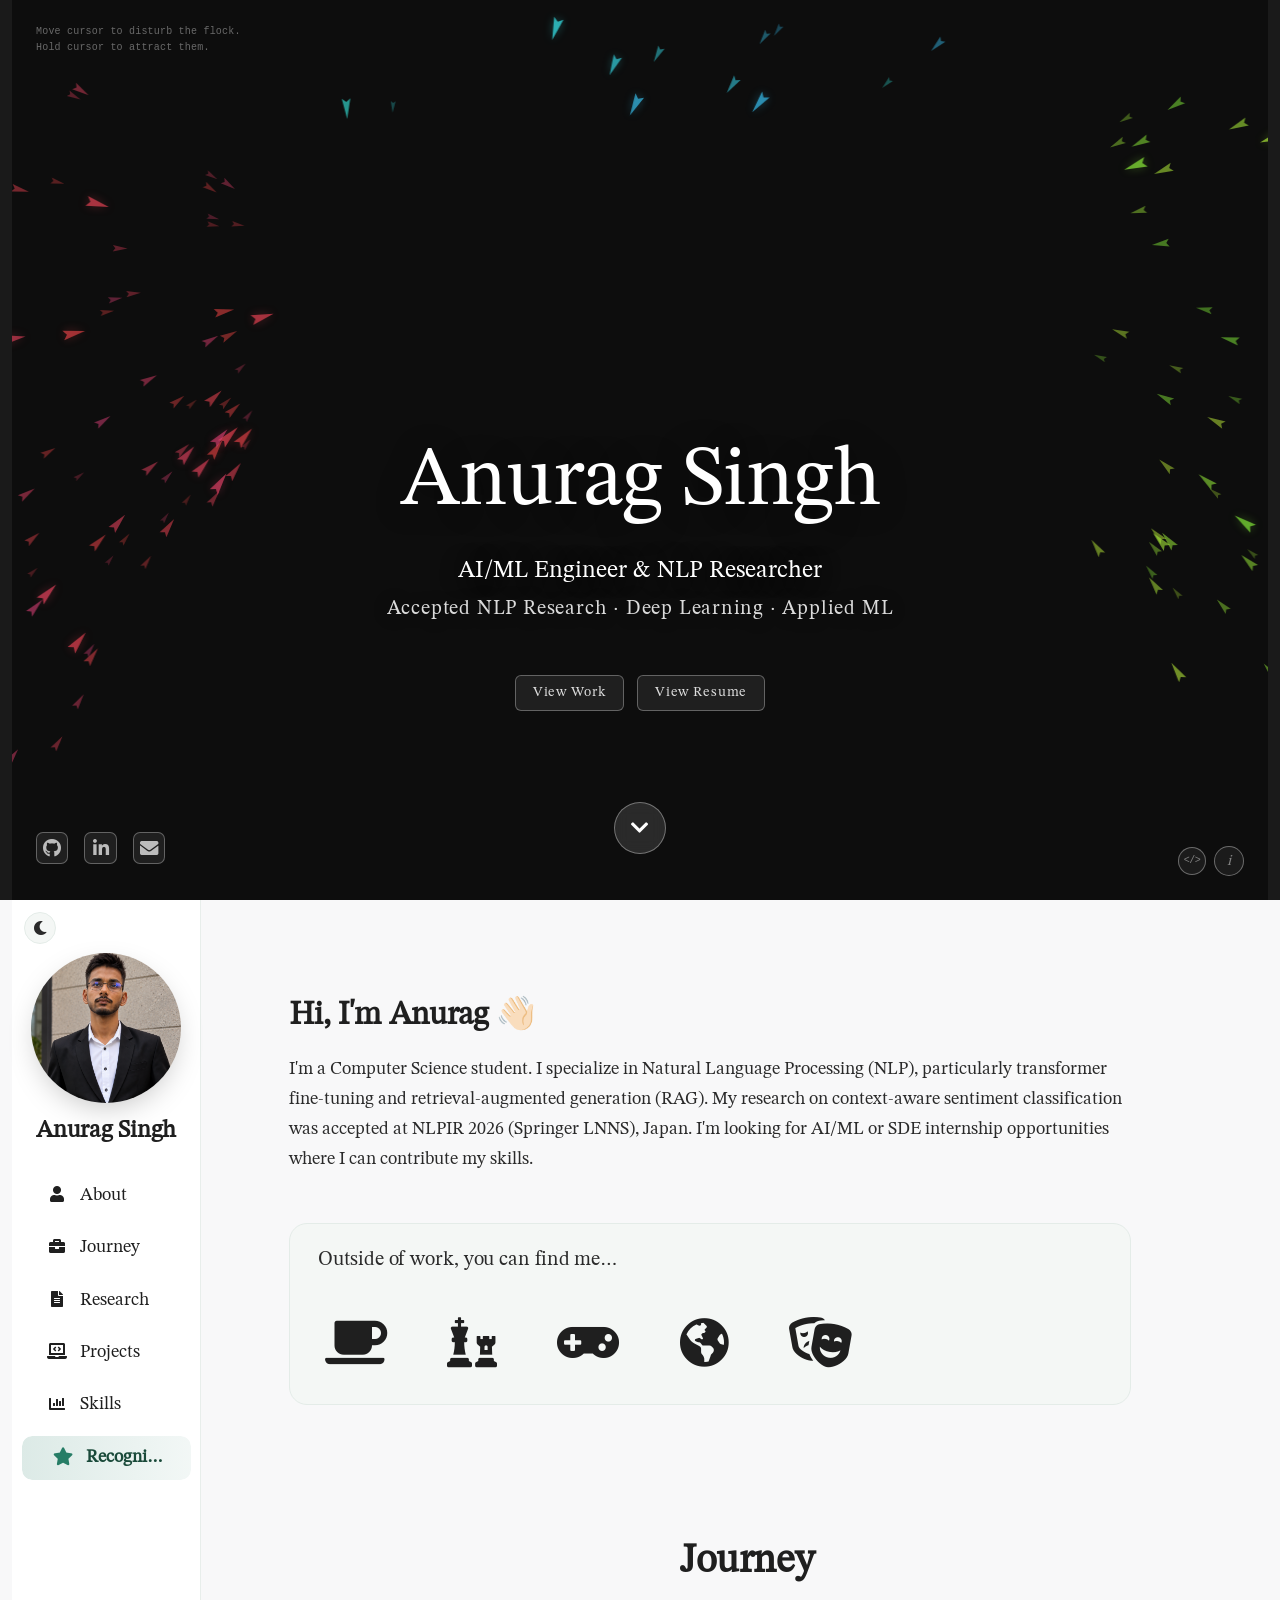
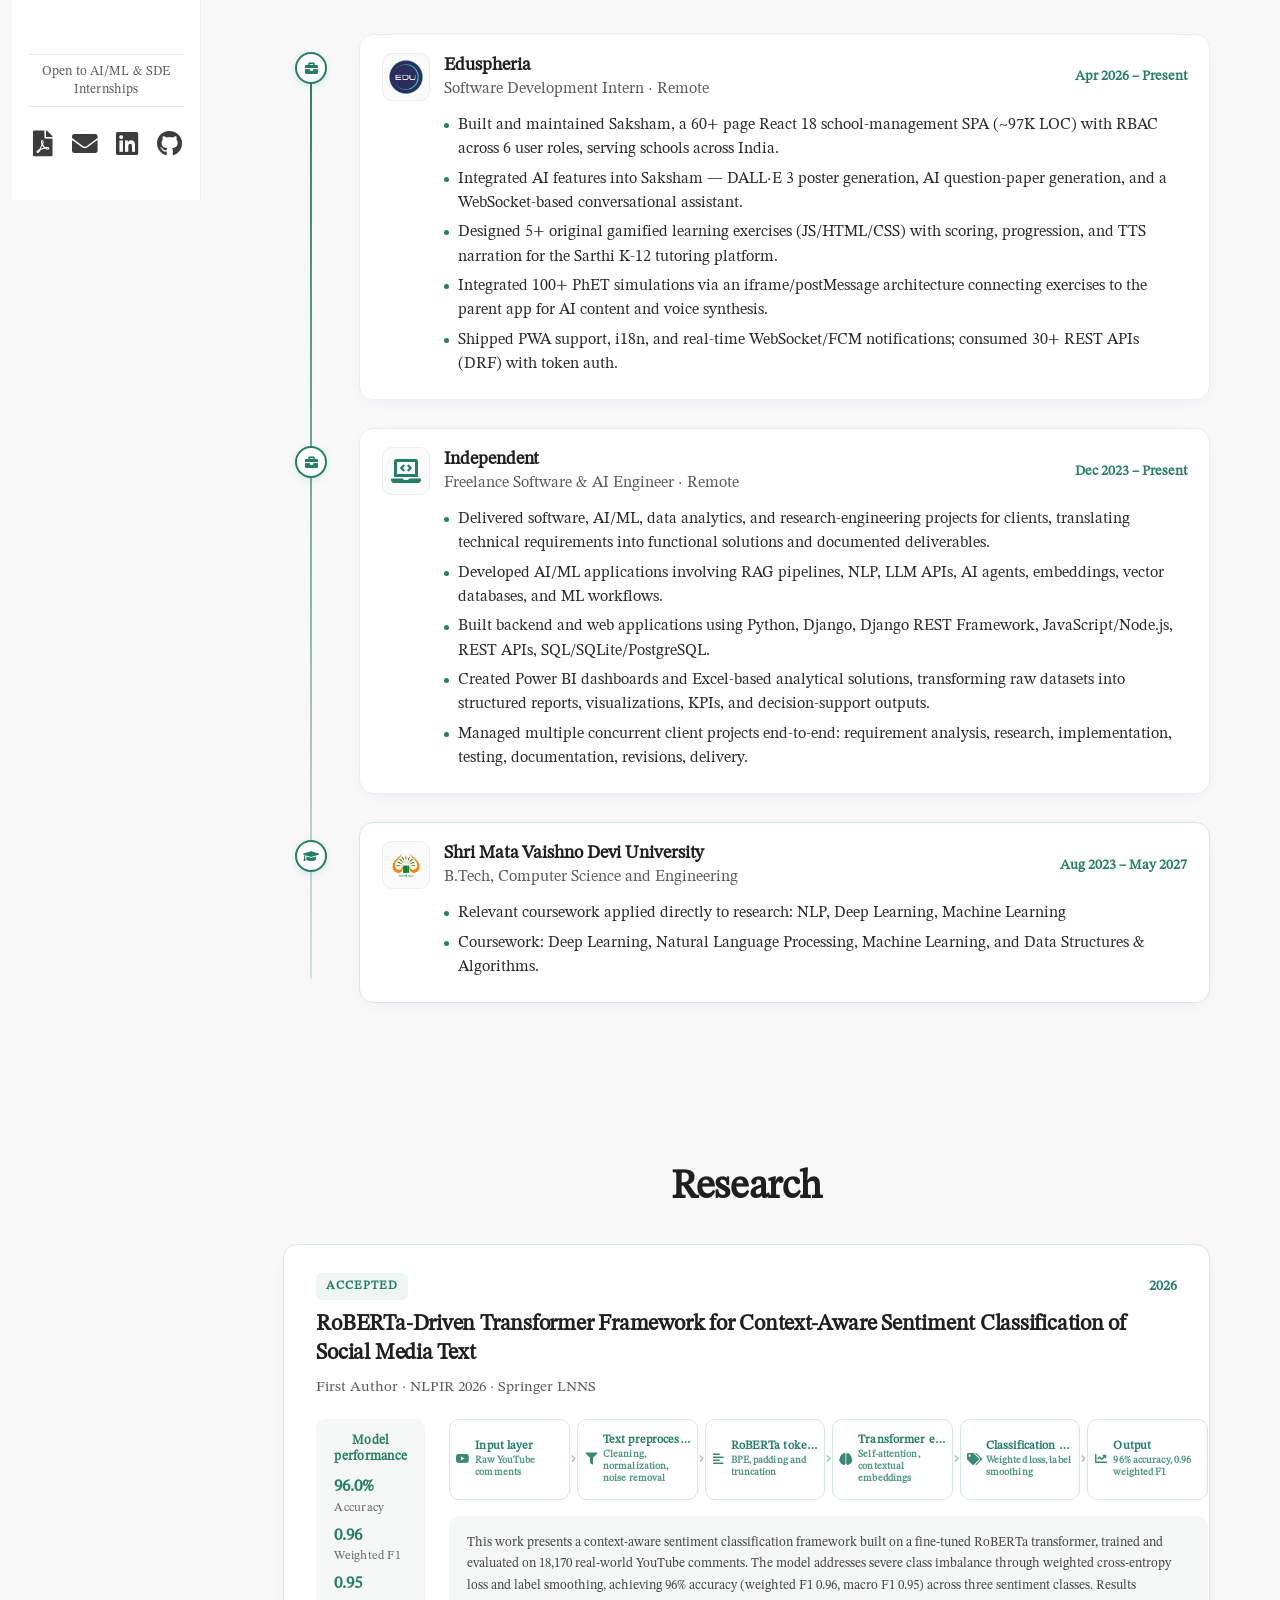
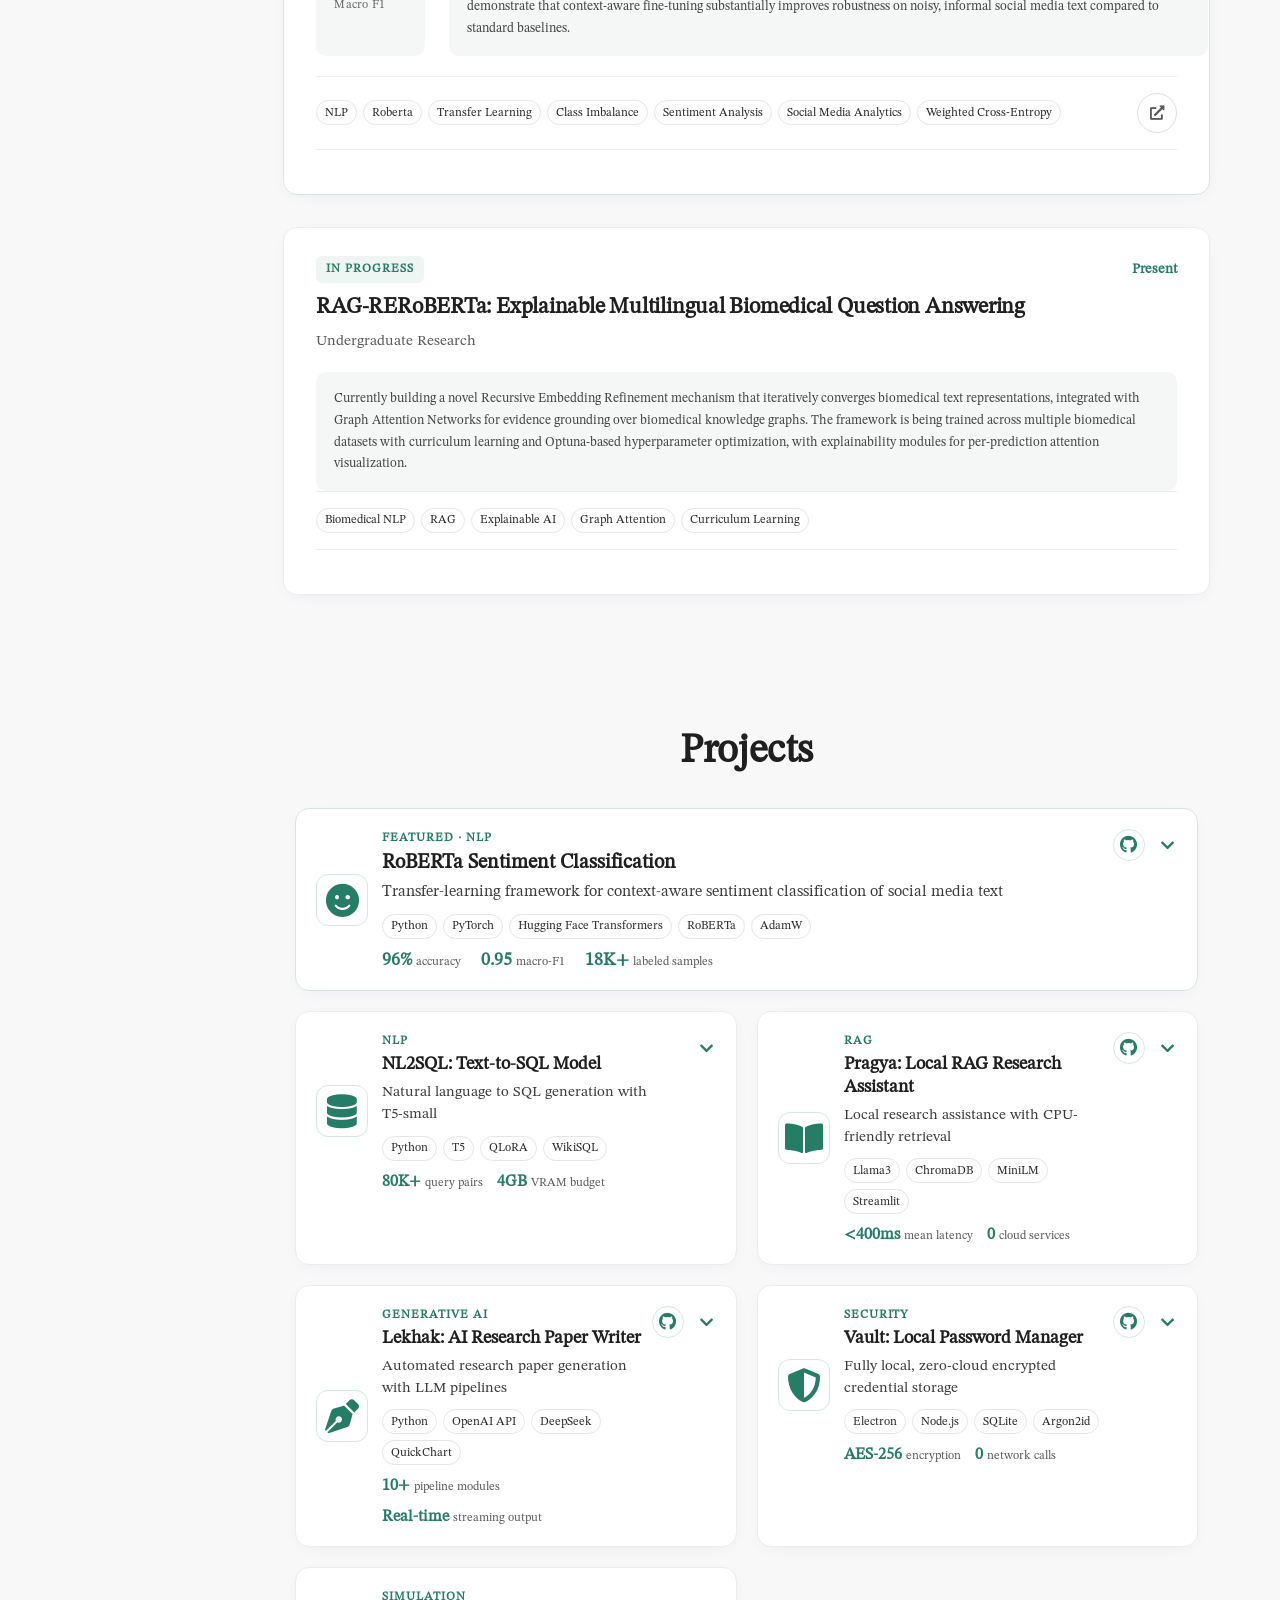
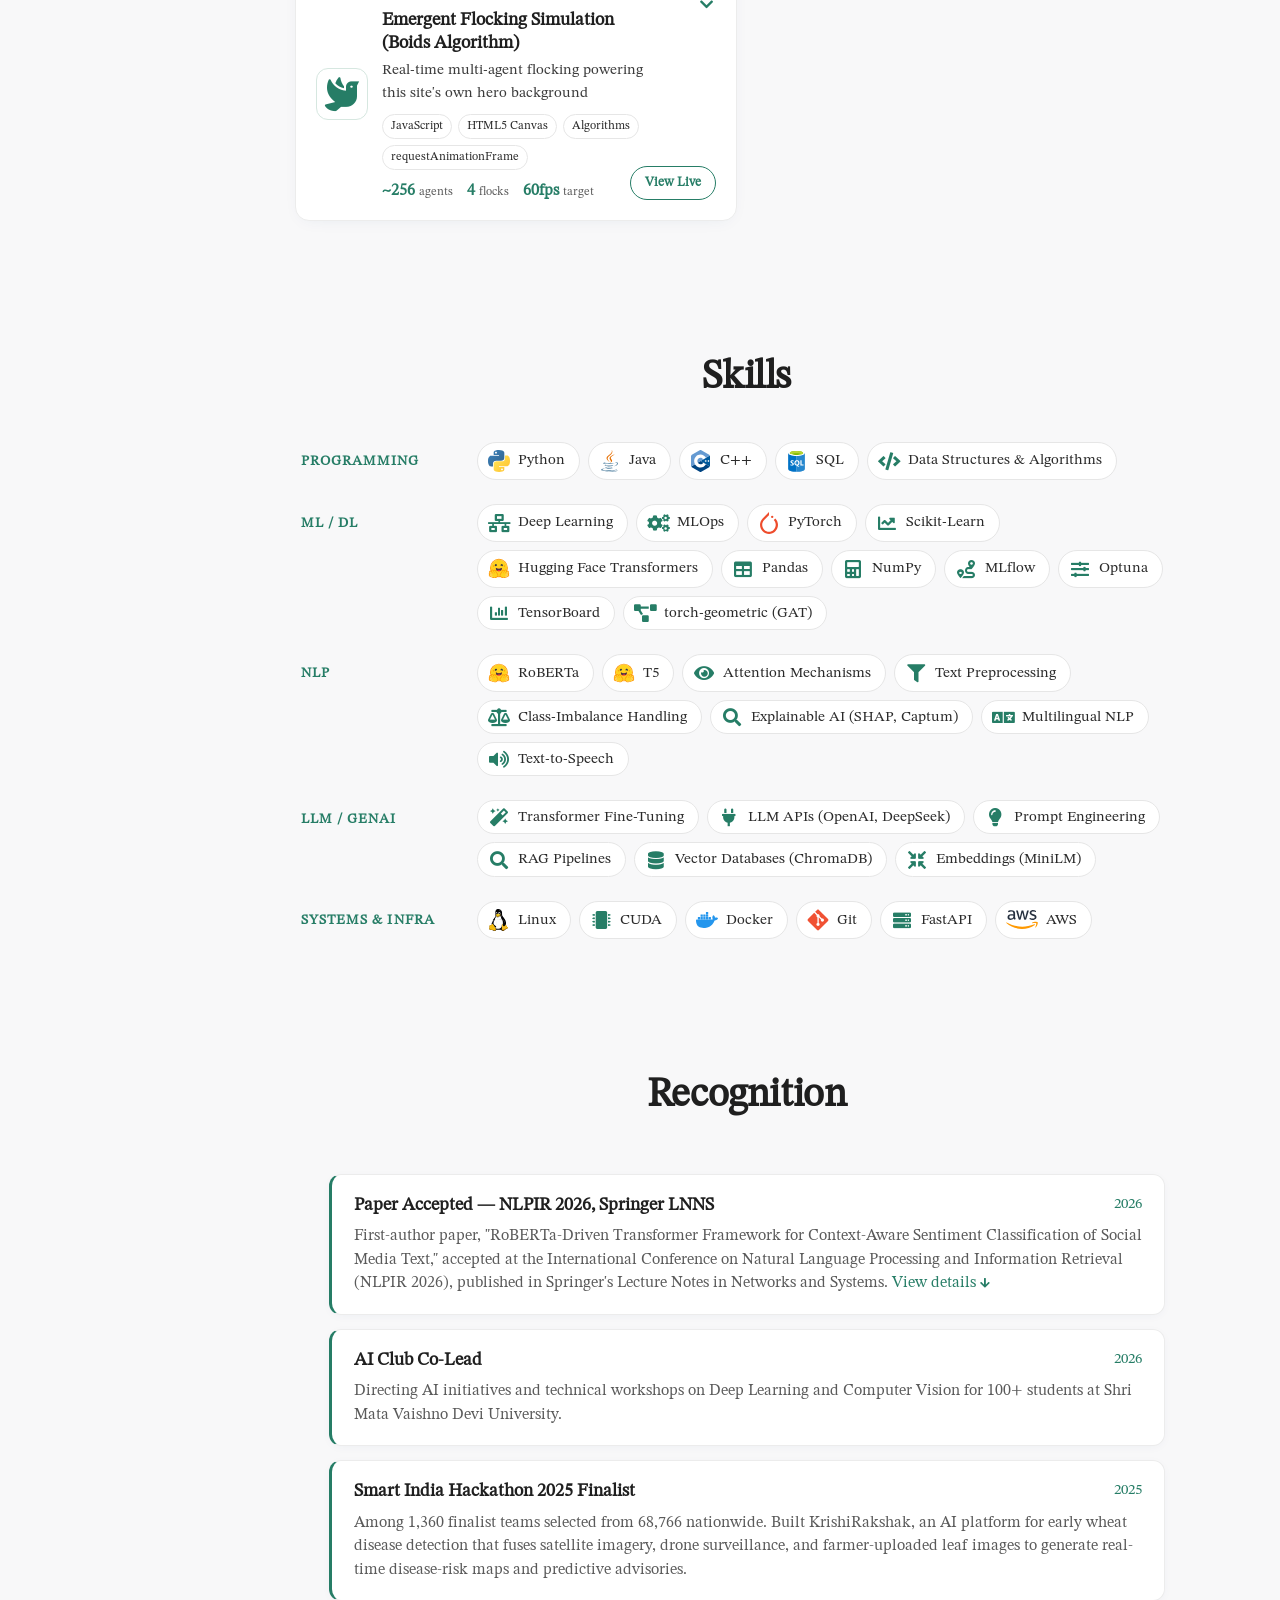
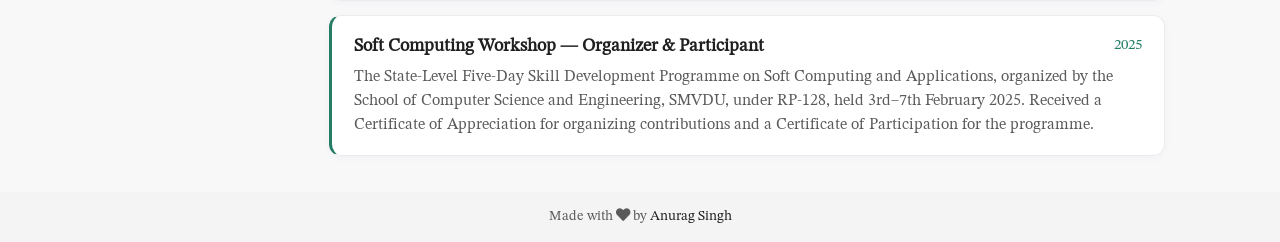
==== commit e128b182: "build: update live date [skip ci]" ====
--- a/index.html
+++ b/index.html
@@ -134,7 +134,7 @@
 		</div>
 		</div>
 		<p id="boids-interaction-hint">Move cursor to disturb the flock.<br>Hold cursor to attract them.</p>
-		<div class="hero-live-badge" aria-live="polite"><span class="hero-live-dot"></span>Last Updated: <!--LIVE_UPDATED_DATE-->12 Sep 2026<!--/LIVE_UPDATED_DATE--></div>
+		<div class="hero-live-badge" aria-live="polite"><span class="hero-live-dot"></span>Last Updated: <!--LIVE_UPDATED_DATE-->13 Sep 2026<!--/LIVE_UPDATED_DATE--></div>
 		</div>
 		<div class="row" id="details-container">
 			<div class="col-2">
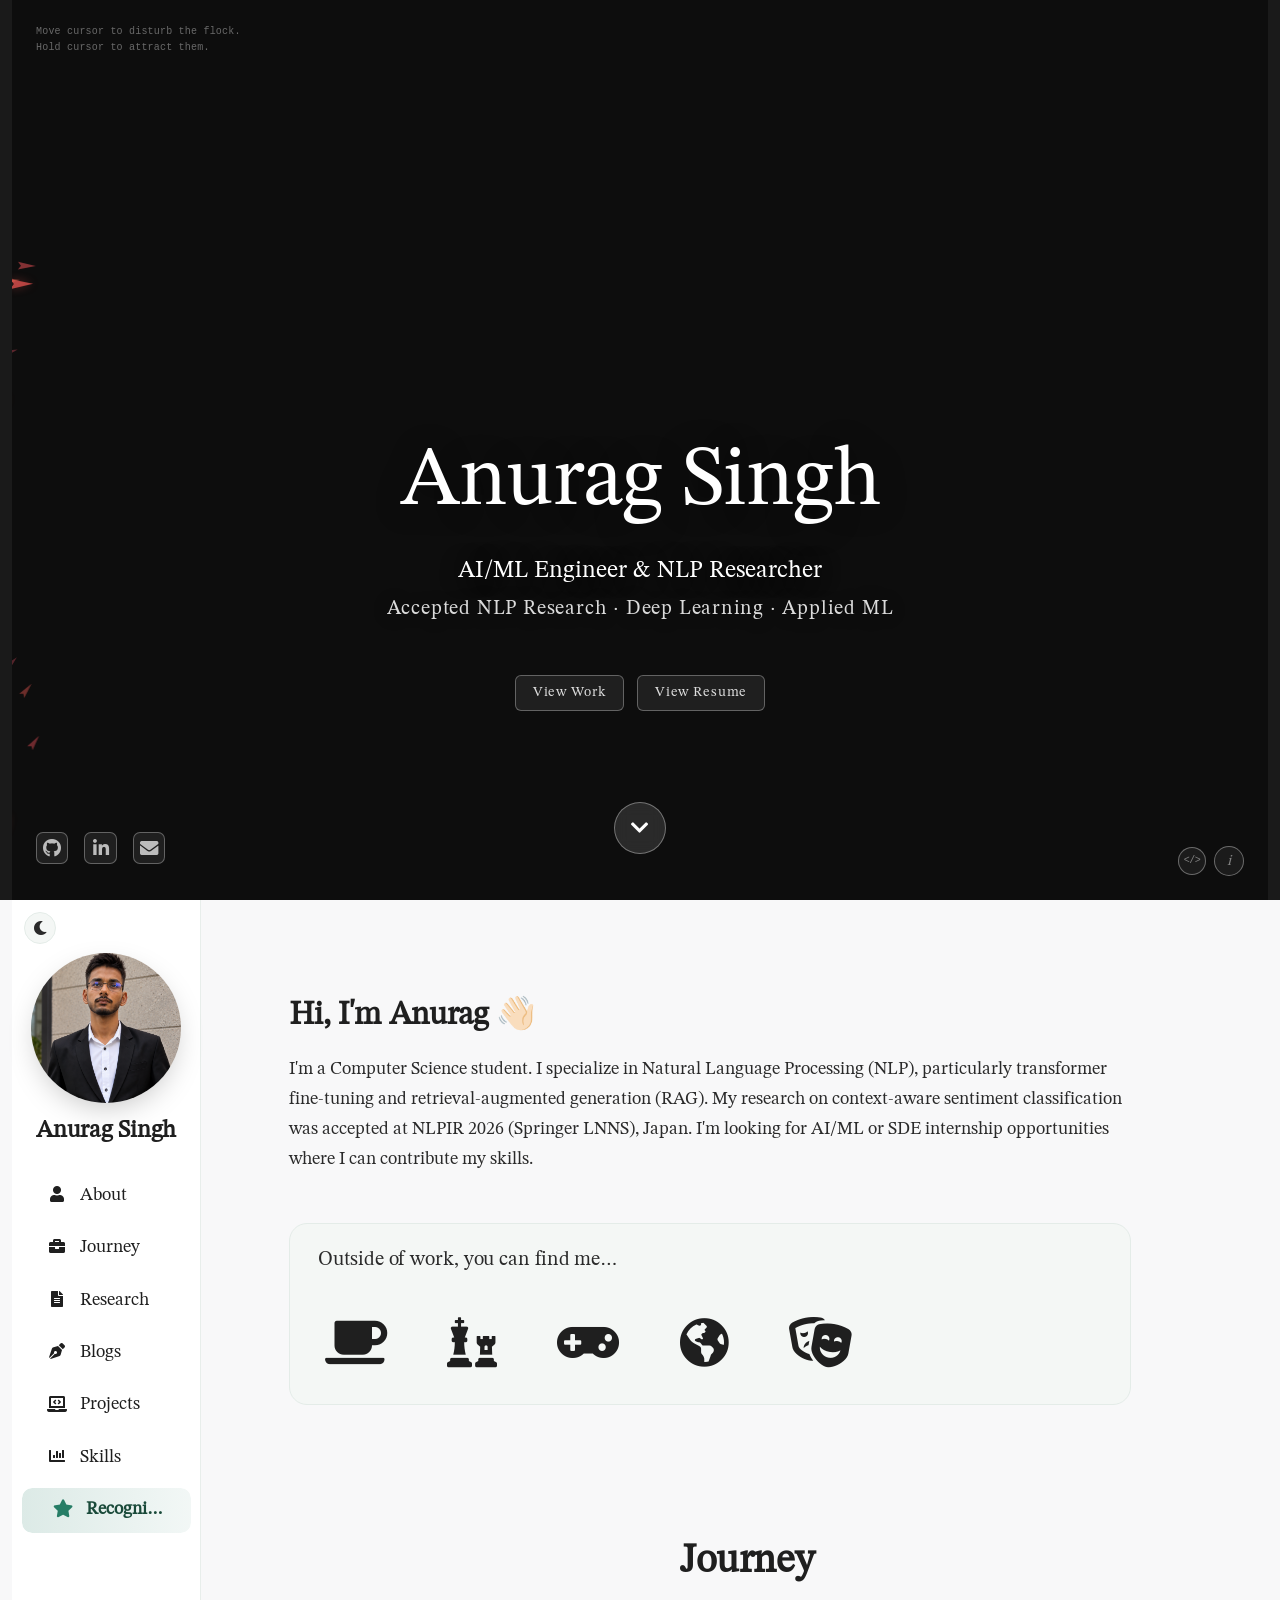
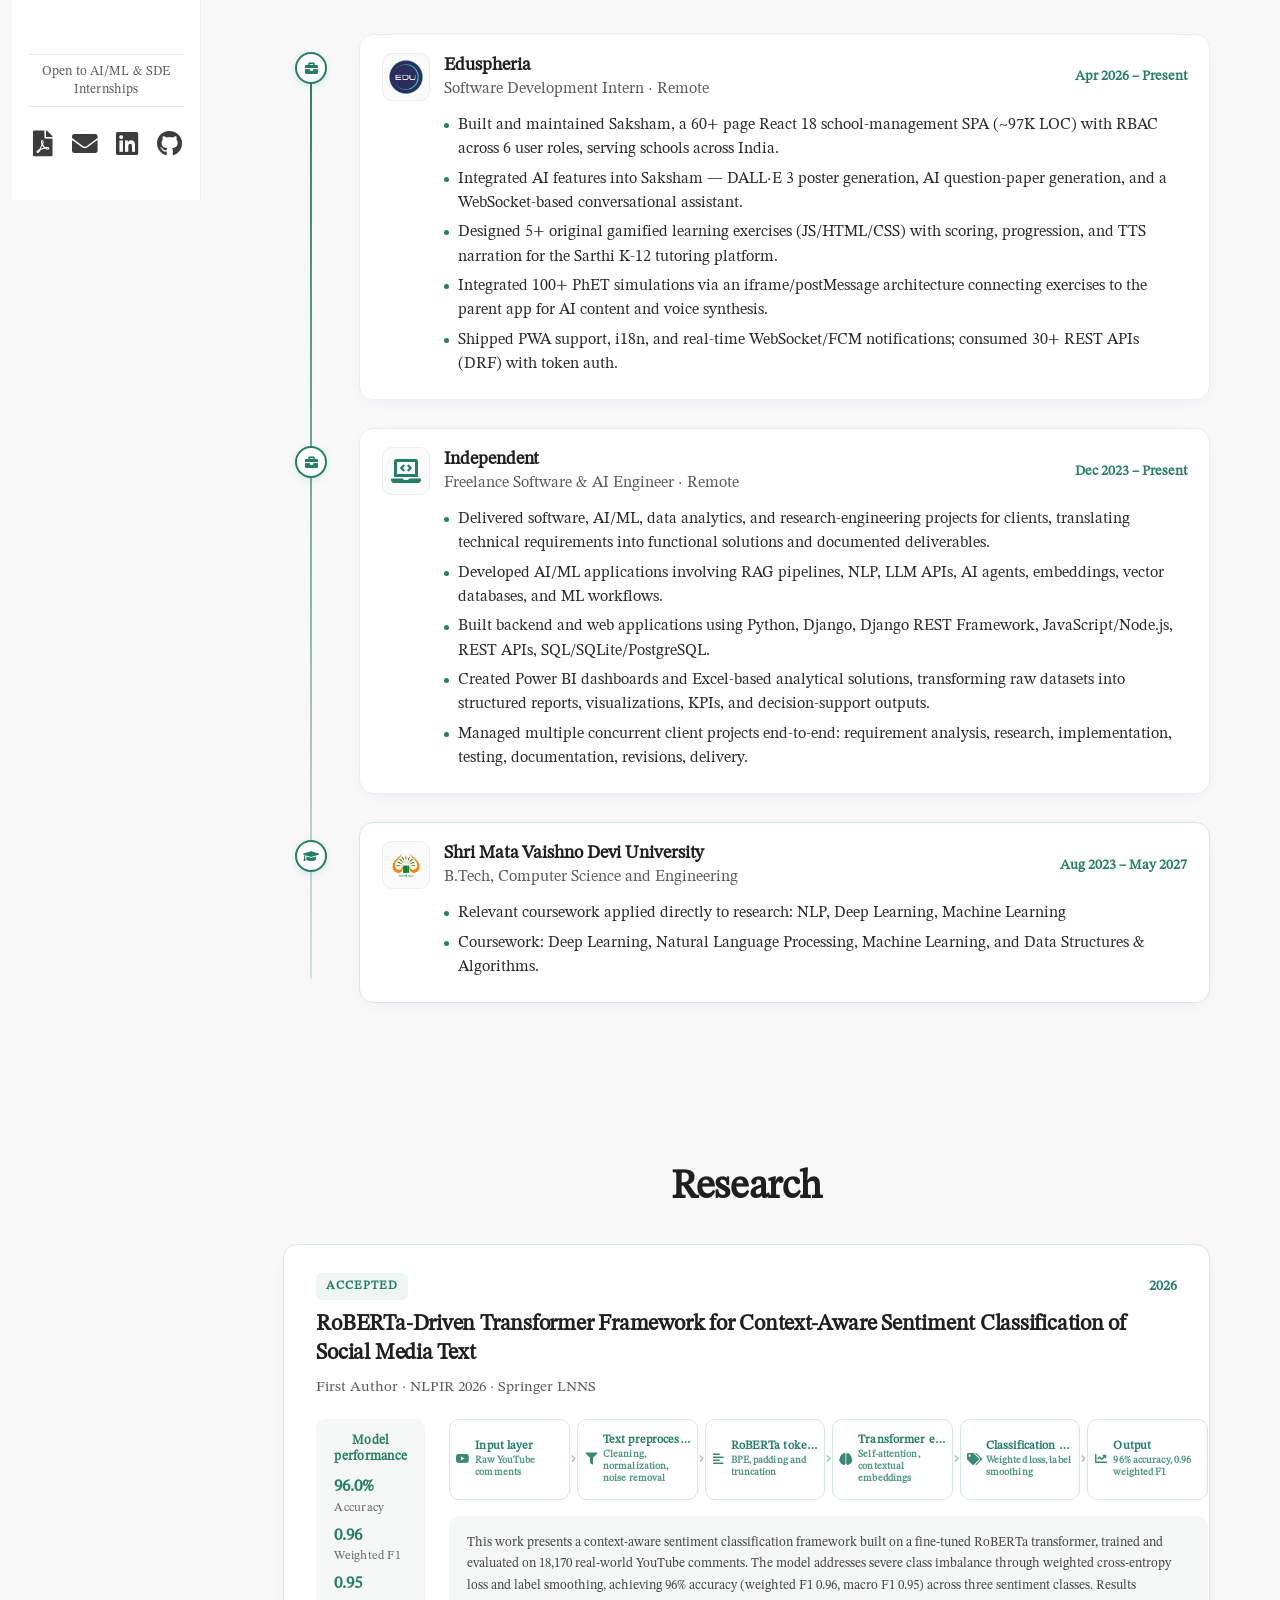
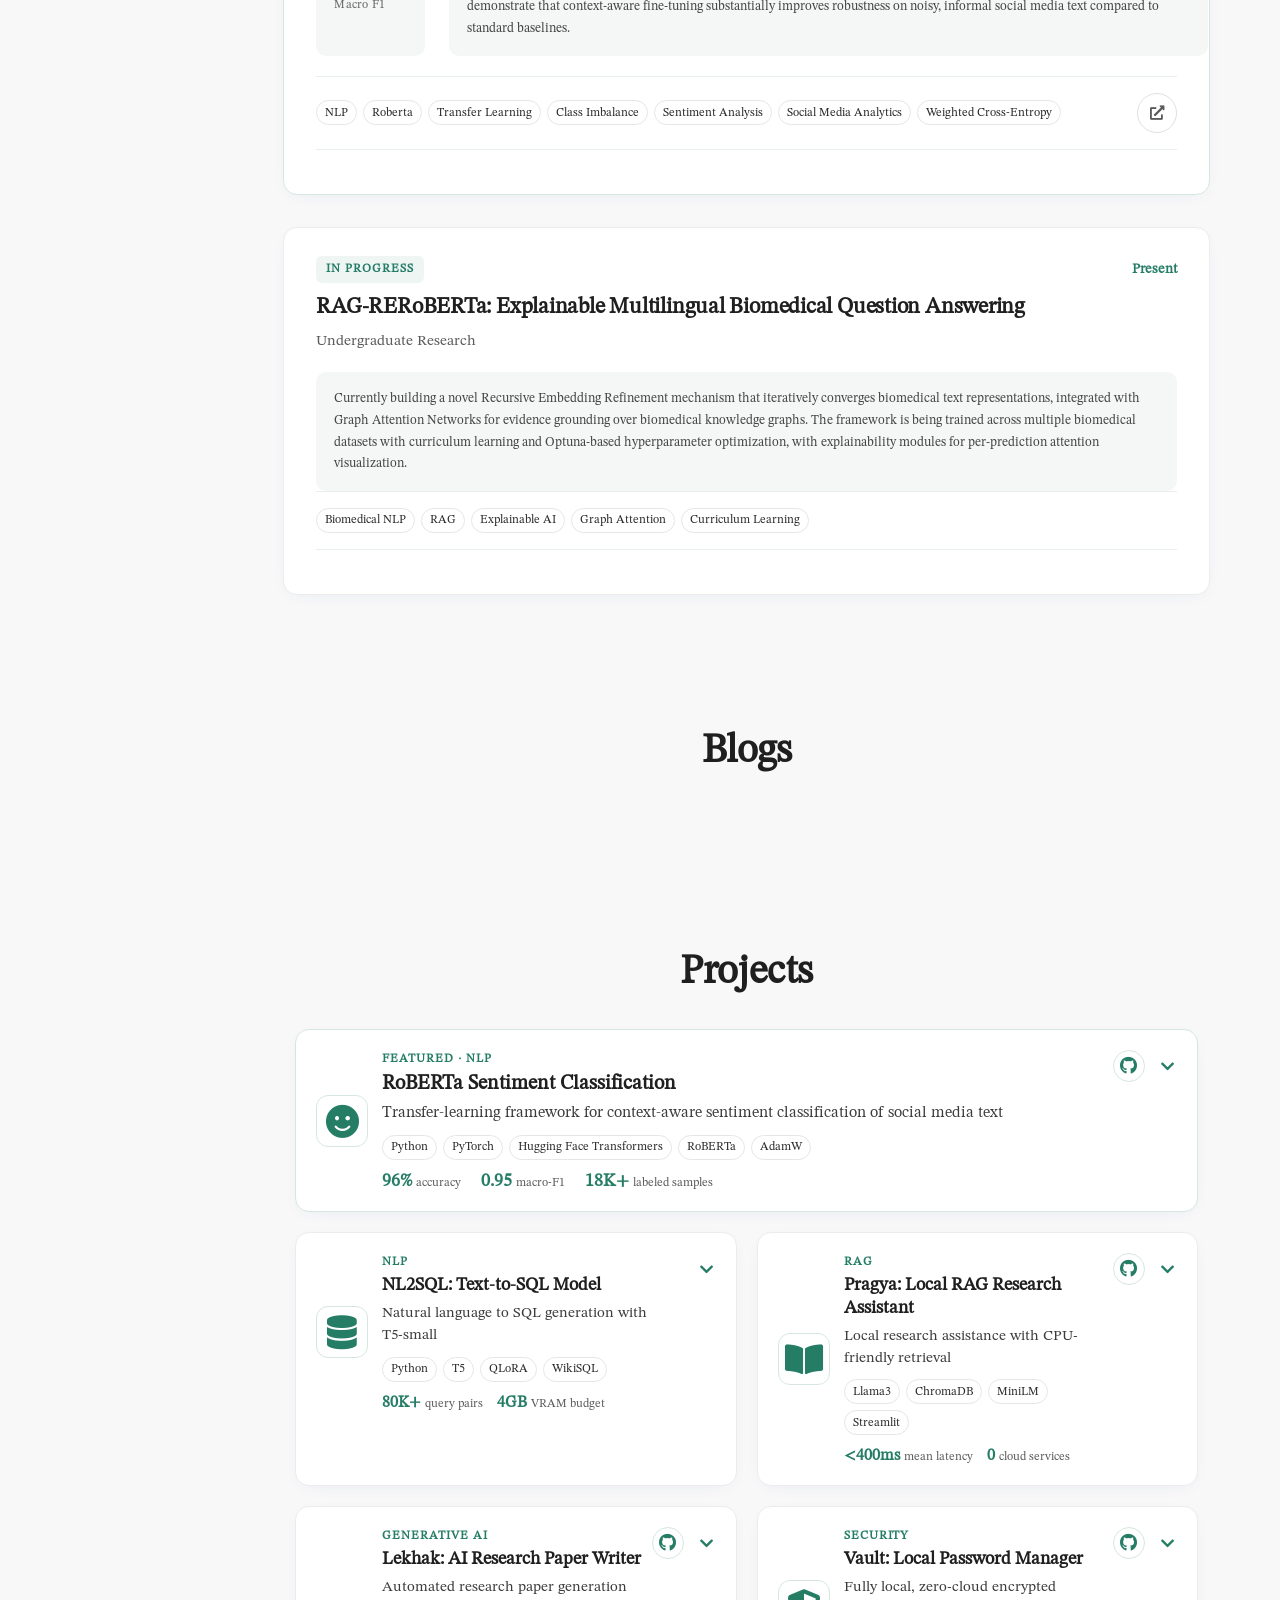
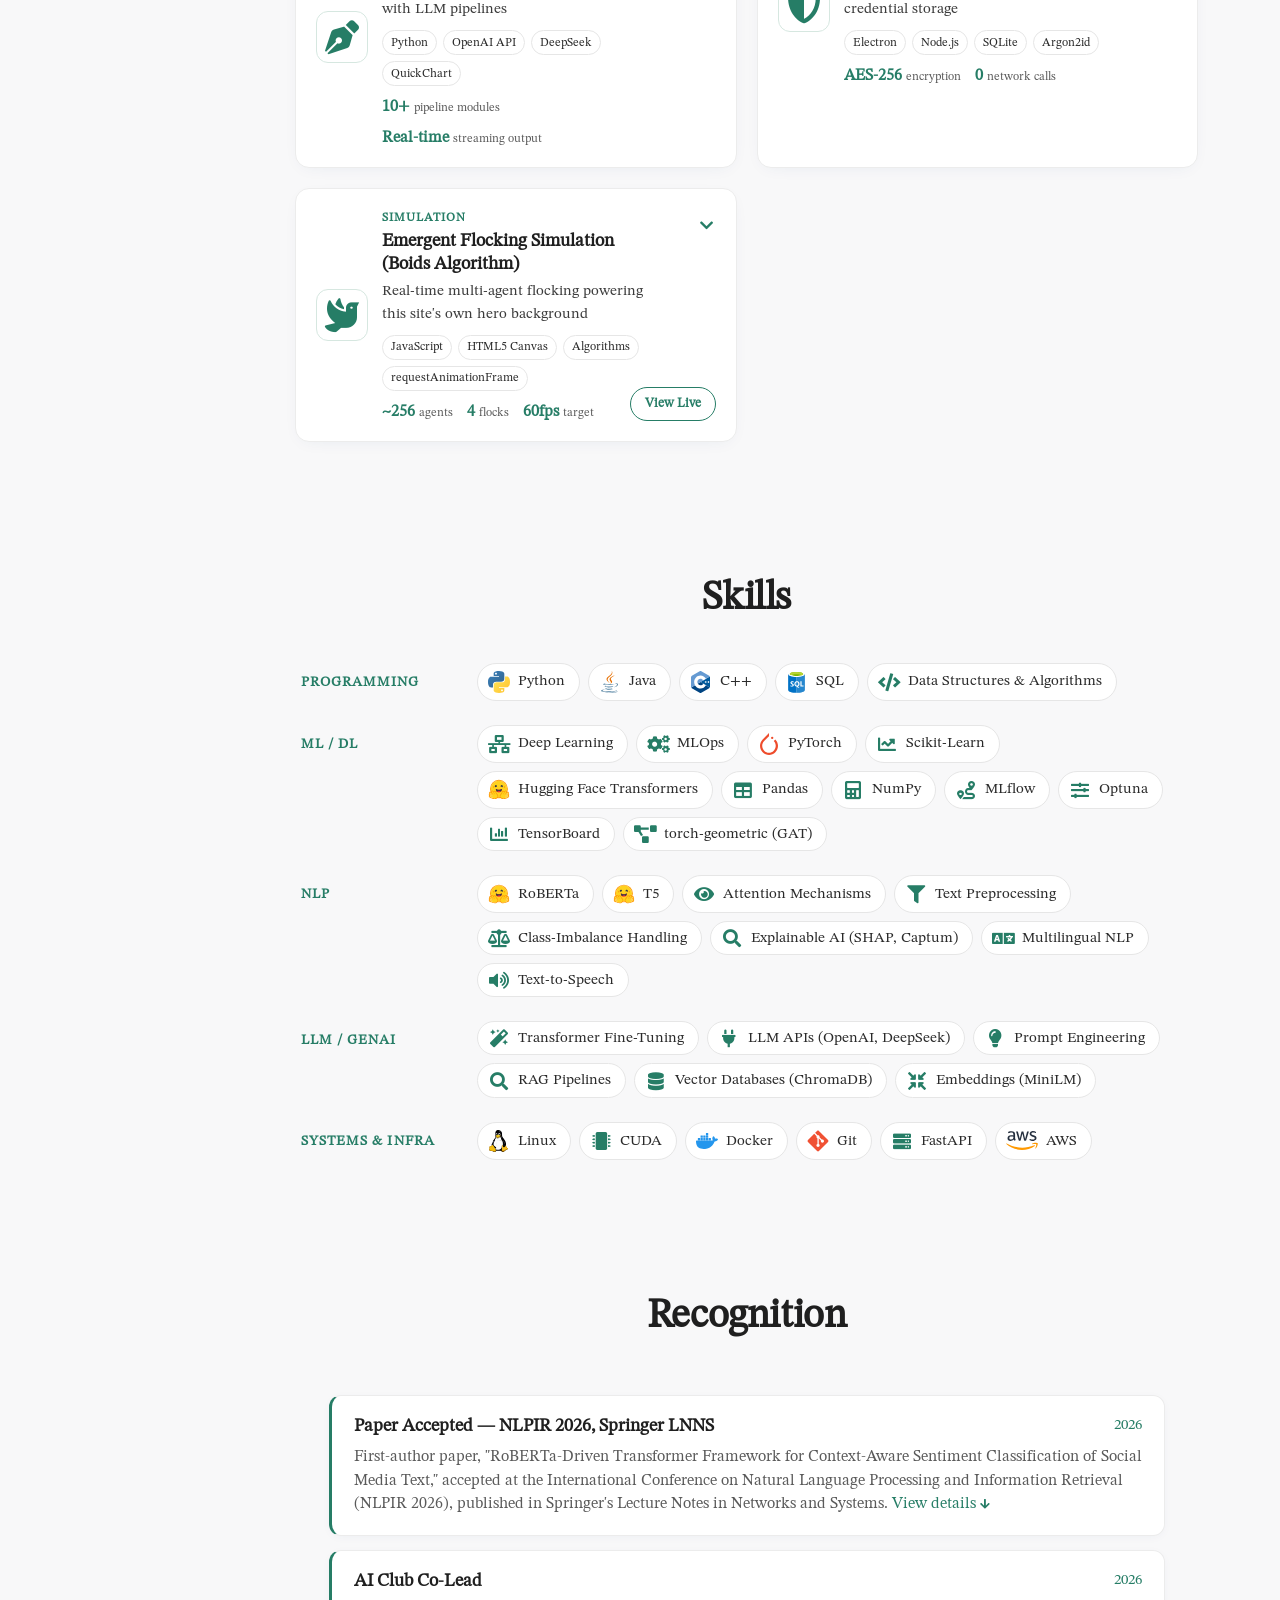
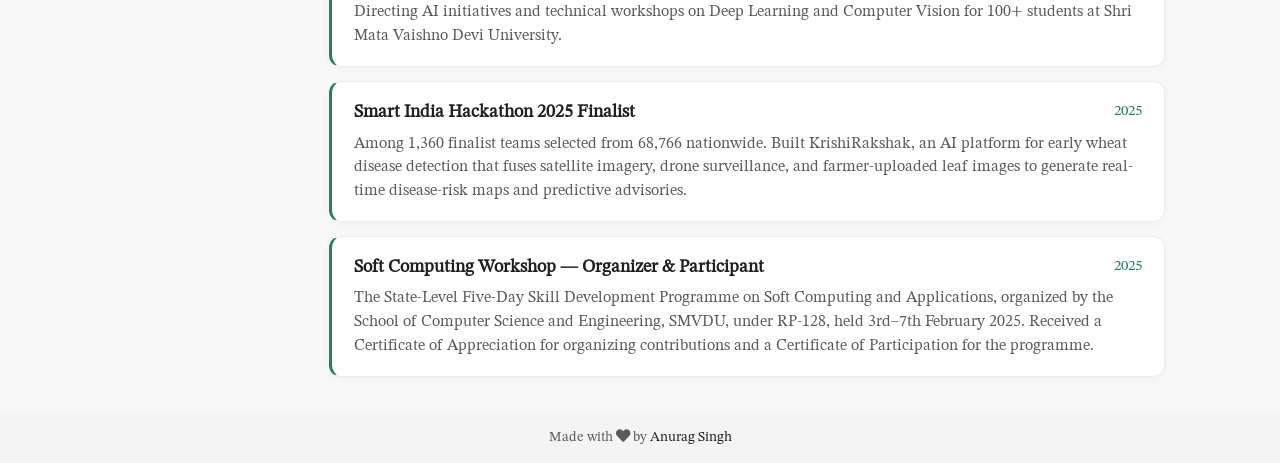
==== commit 9fd297ff: "Update index.html" ====
--- a/index.html
+++ b/index.html
@@ -134,7 +134,7 @@
 		</div>
 		</div>
 		<p id="boids-interaction-hint">Move cursor to disturb the flock.<br>Hold cursor to attract them.</p>
-		<div class="hero-live-badge" aria-live="polite"><span class="hero-live-dot"></span>Last Updated: <!--LIVE_UPDATED_DATE-->13 Sep 2026<!--/LIVE_UPDATED_DATE--></div>
+		<div class="hero-live-badge" aria-live="polite"><span class="hero-live-dot"></span>Last Updated: <!--LIVE_UPDATED_DATE-->02 Nov 2026<!--/LIVE_UPDATED_DATE--></div>
 		</div>
 		<div class="row" id="details-container">
 			<div class="col-2">
@@ -175,6 +175,17 @@
 				<div class="row">
 					<div class="col-3"><i class="fas fa-file-alt"></i></div>
 					<div class="col nav-label">Research</div>
+				</div>
+				<div class="row">
+					<div class="underbar"></div>
+				</div>
+			</div>
+		</a>
+	<a href="#blogs" class="">
+			<div class="row side-nav-element">
+				<div class="row">
+					<div class="col-3"><i class="fas fa-pen-nib"></i></div>
+					<div class="col nav-label">Blogs</div>
 				</div>
 				<div class="row">
 					<div class="underbar"></div>
@@ -352,6 +363,10 @@
 			<div class="main-content-element" id="research">
 				<h1>Research</h1>
 				<div id="research-cards"></div>
+			</div>
+			<div class="main-content-element" id="blogs">
+				<h1>Blogs</h1>
+				<div class="honeycomb-grid" id="blogs-honeycomb"></div>
 			</div>
 			<div class="row main-content-element" id="projects">
 					<h1>Projects</h1>
@@ -614,6 +629,7 @@
 	<script type="text/javascript" src="./jquery.min.js"></script>
 	<script type="text/javascript" src="./bootstrap.min.js"></script>
 	<script type="text/javascript" src="./research-data.js"></script>
+	<script type="text/javascript" src="./blogs-data.js"></script>
 	<script type="text/javascript" src="./main.js"></script>
 
 
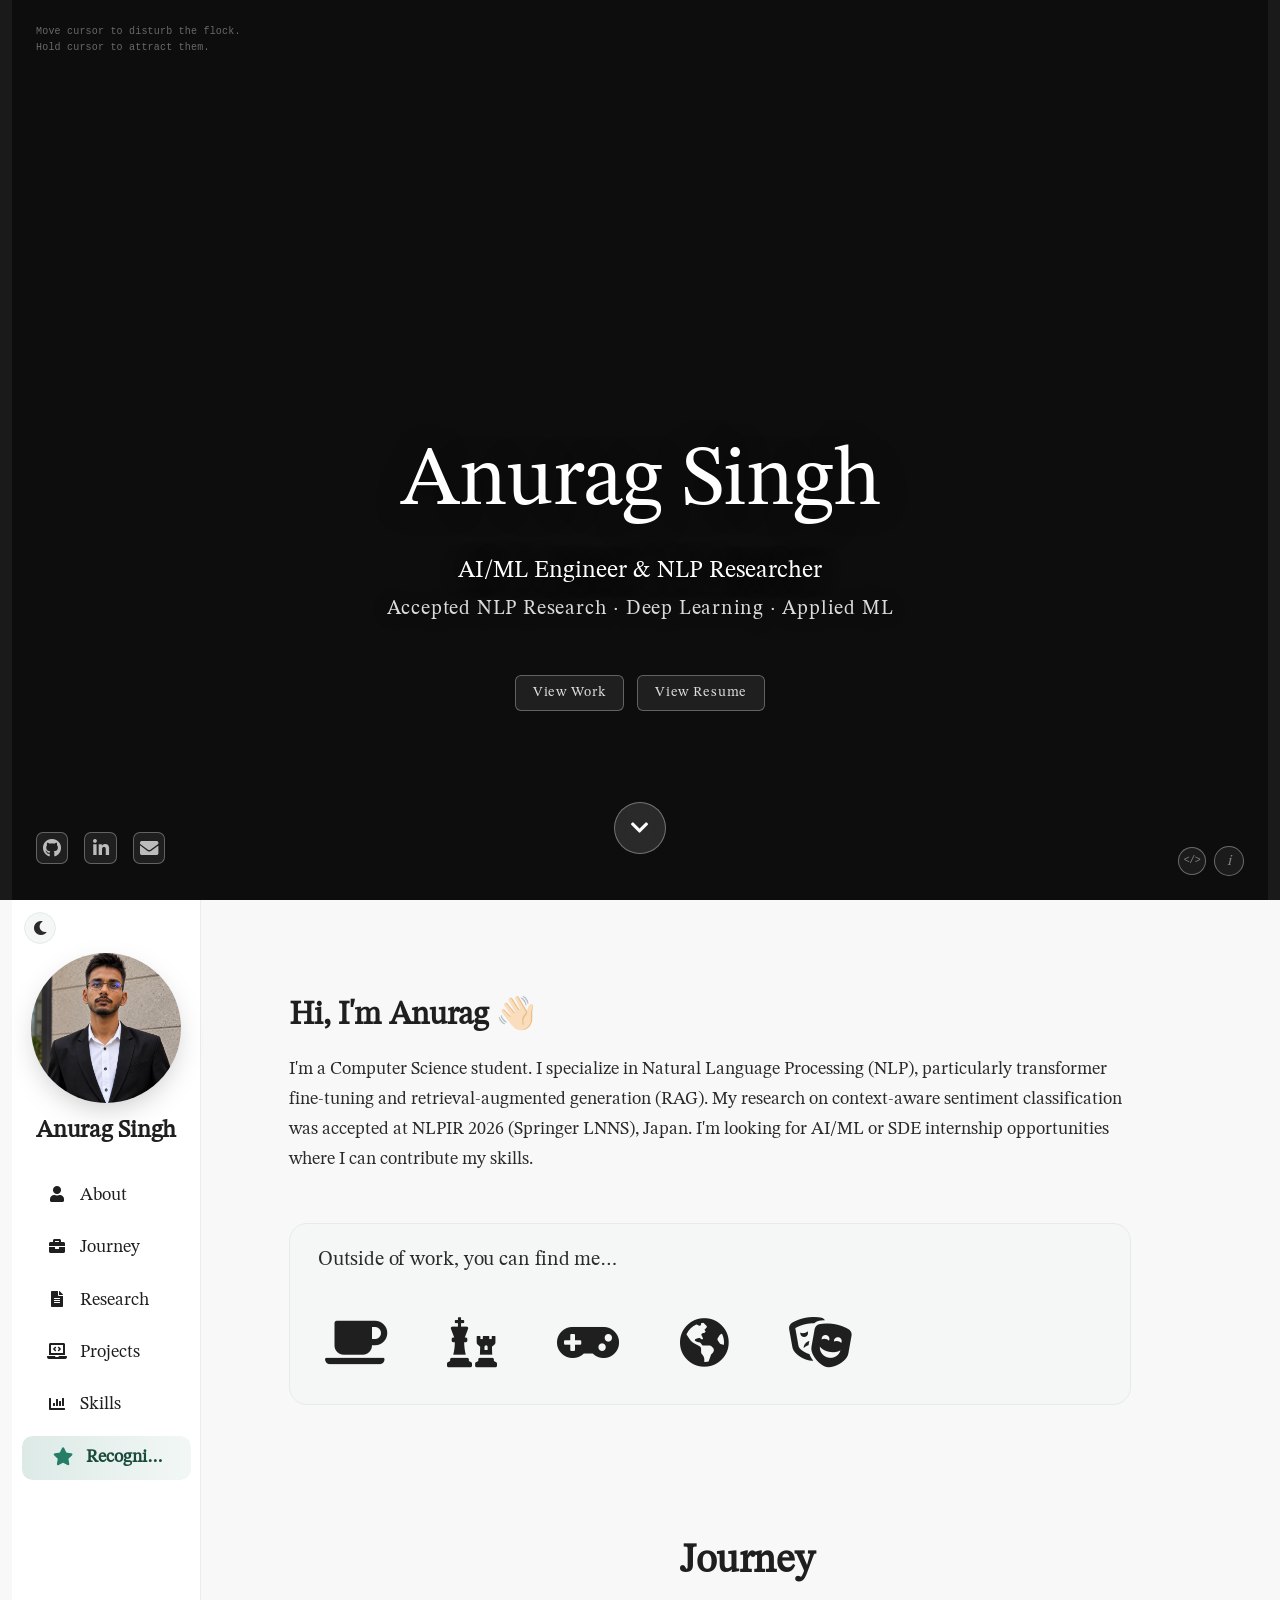
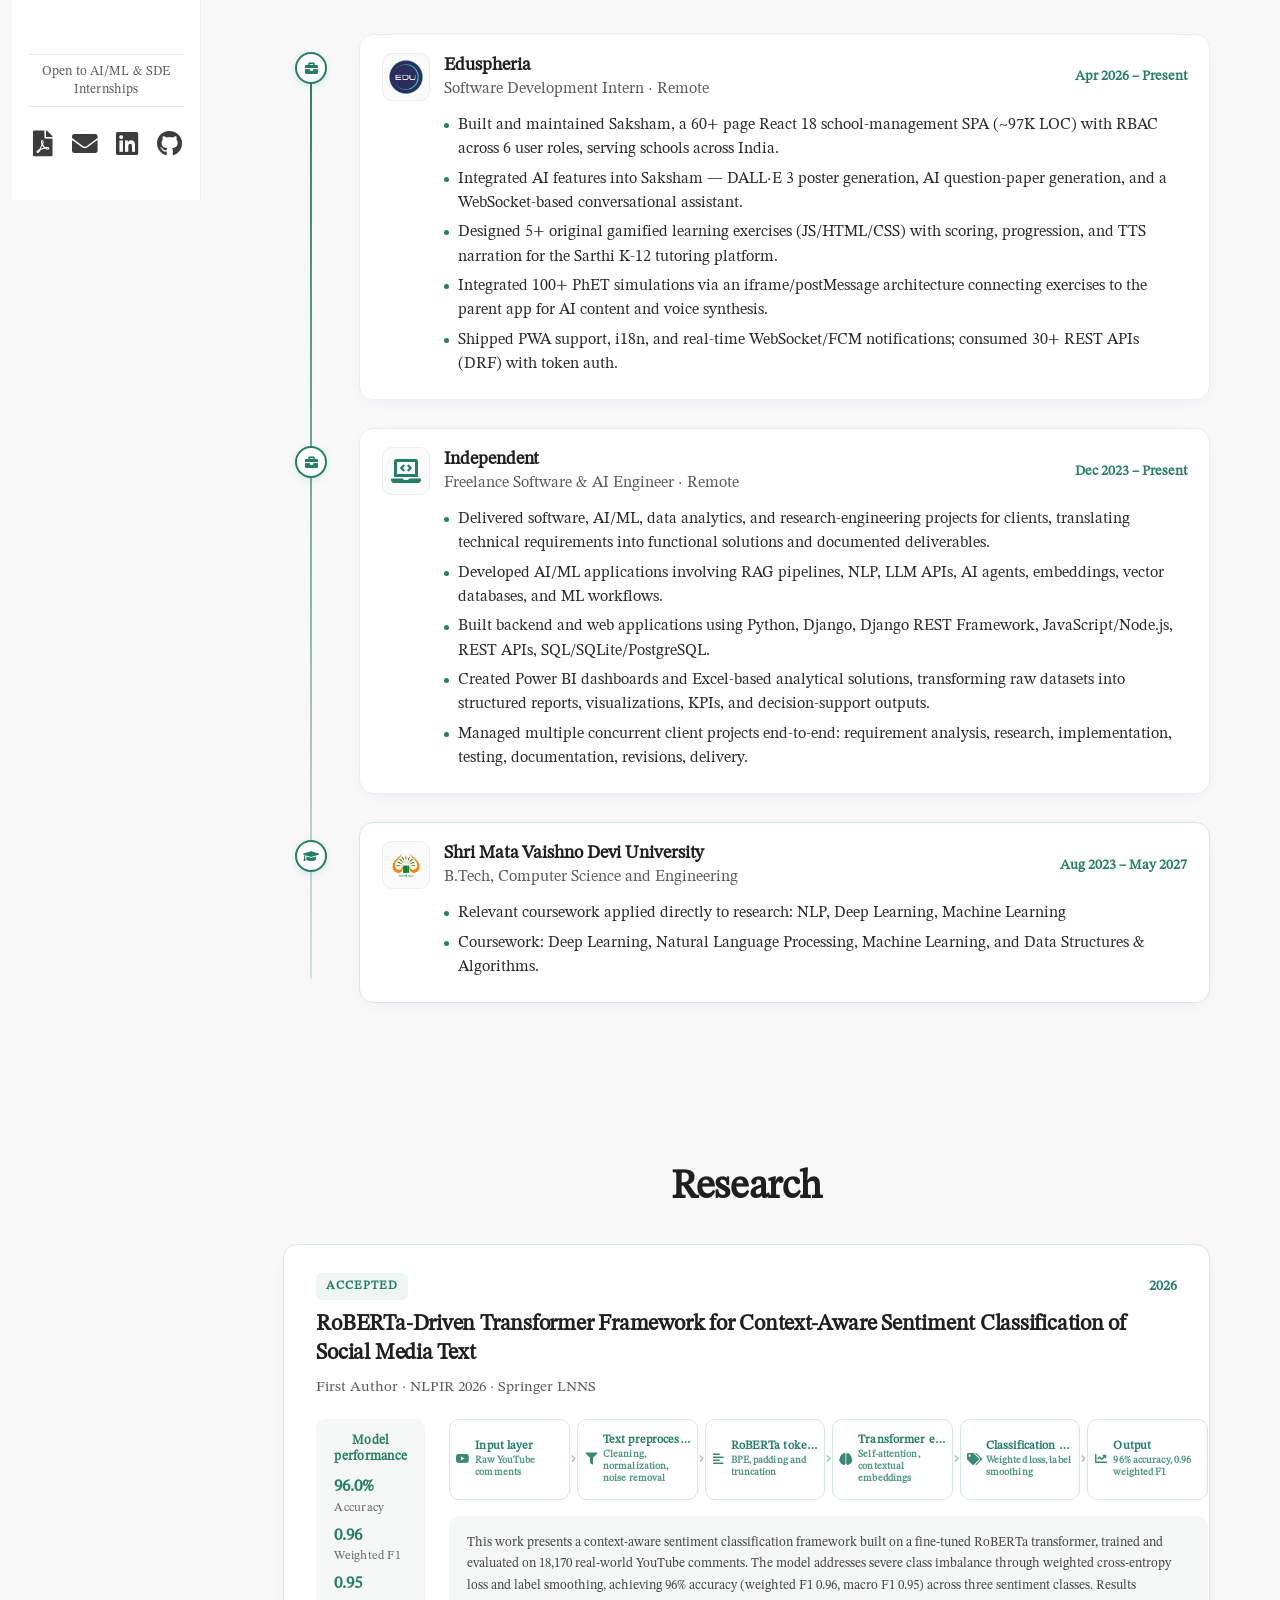
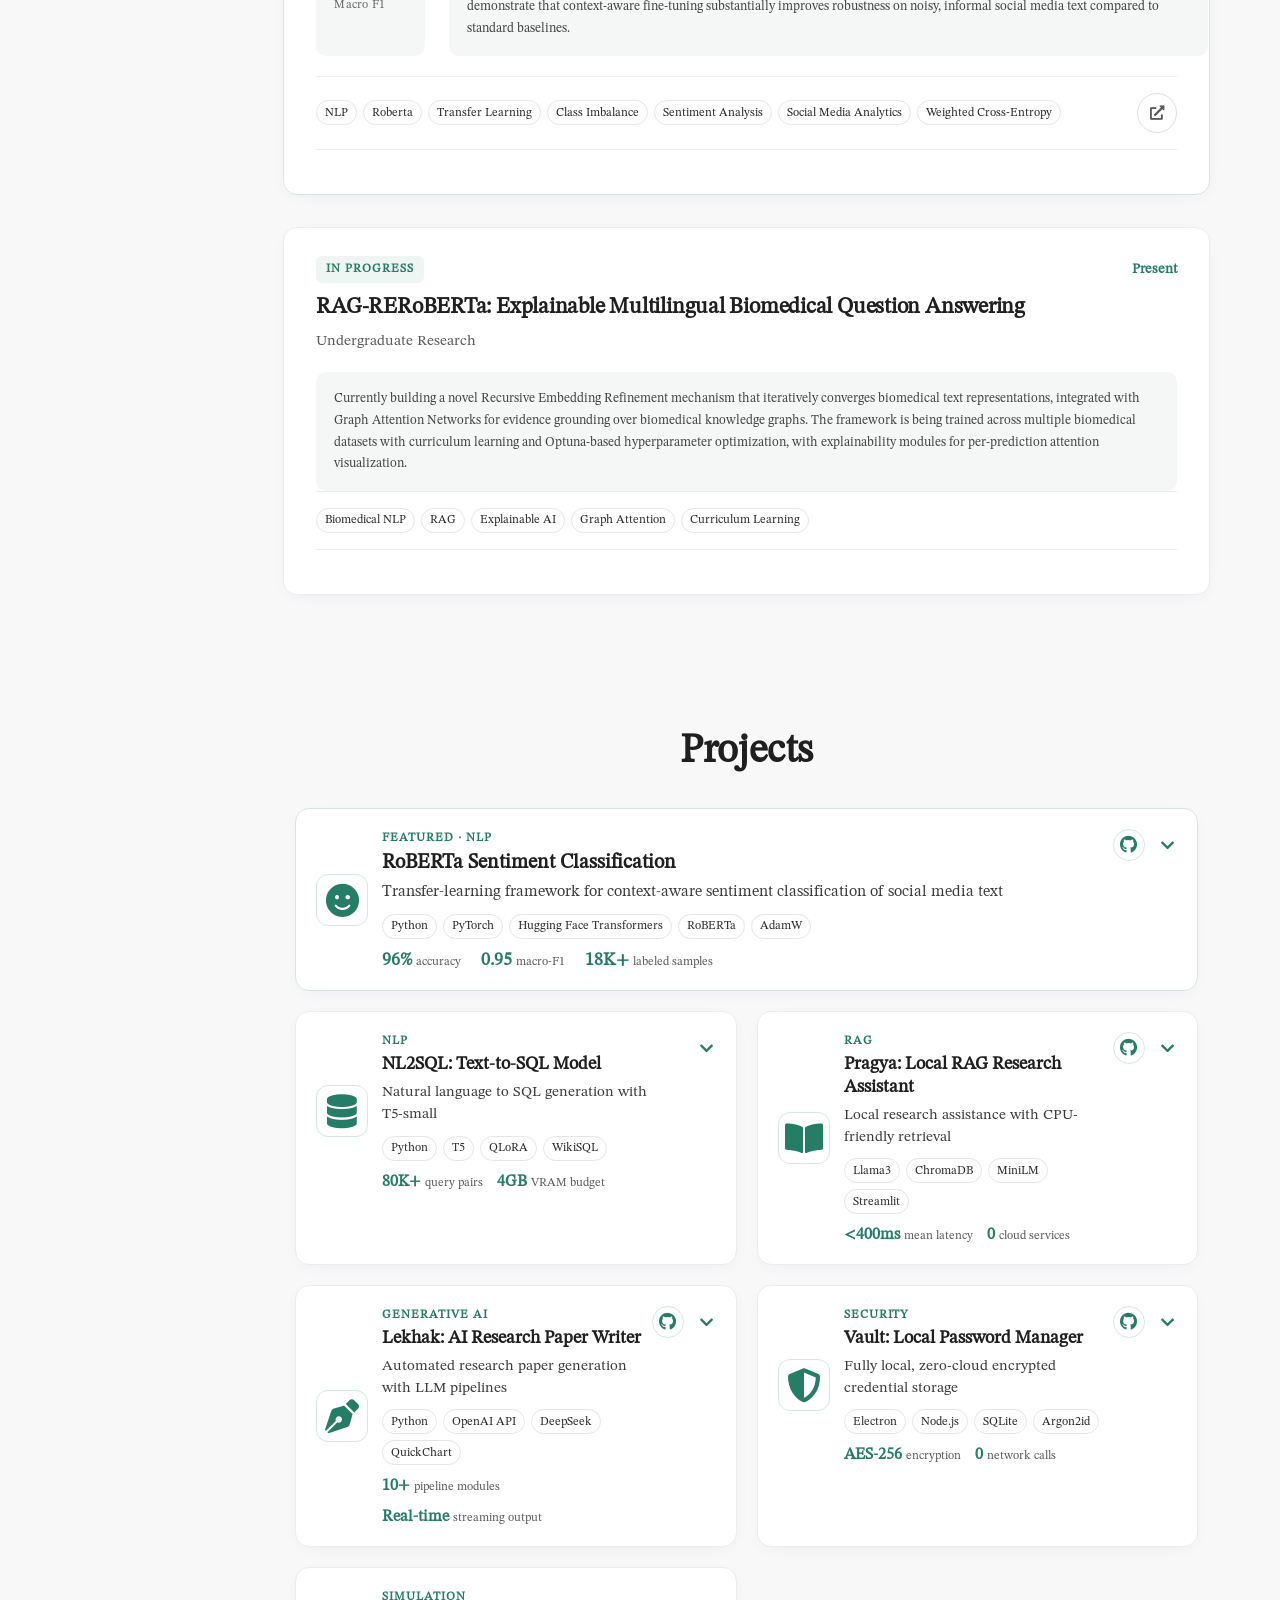
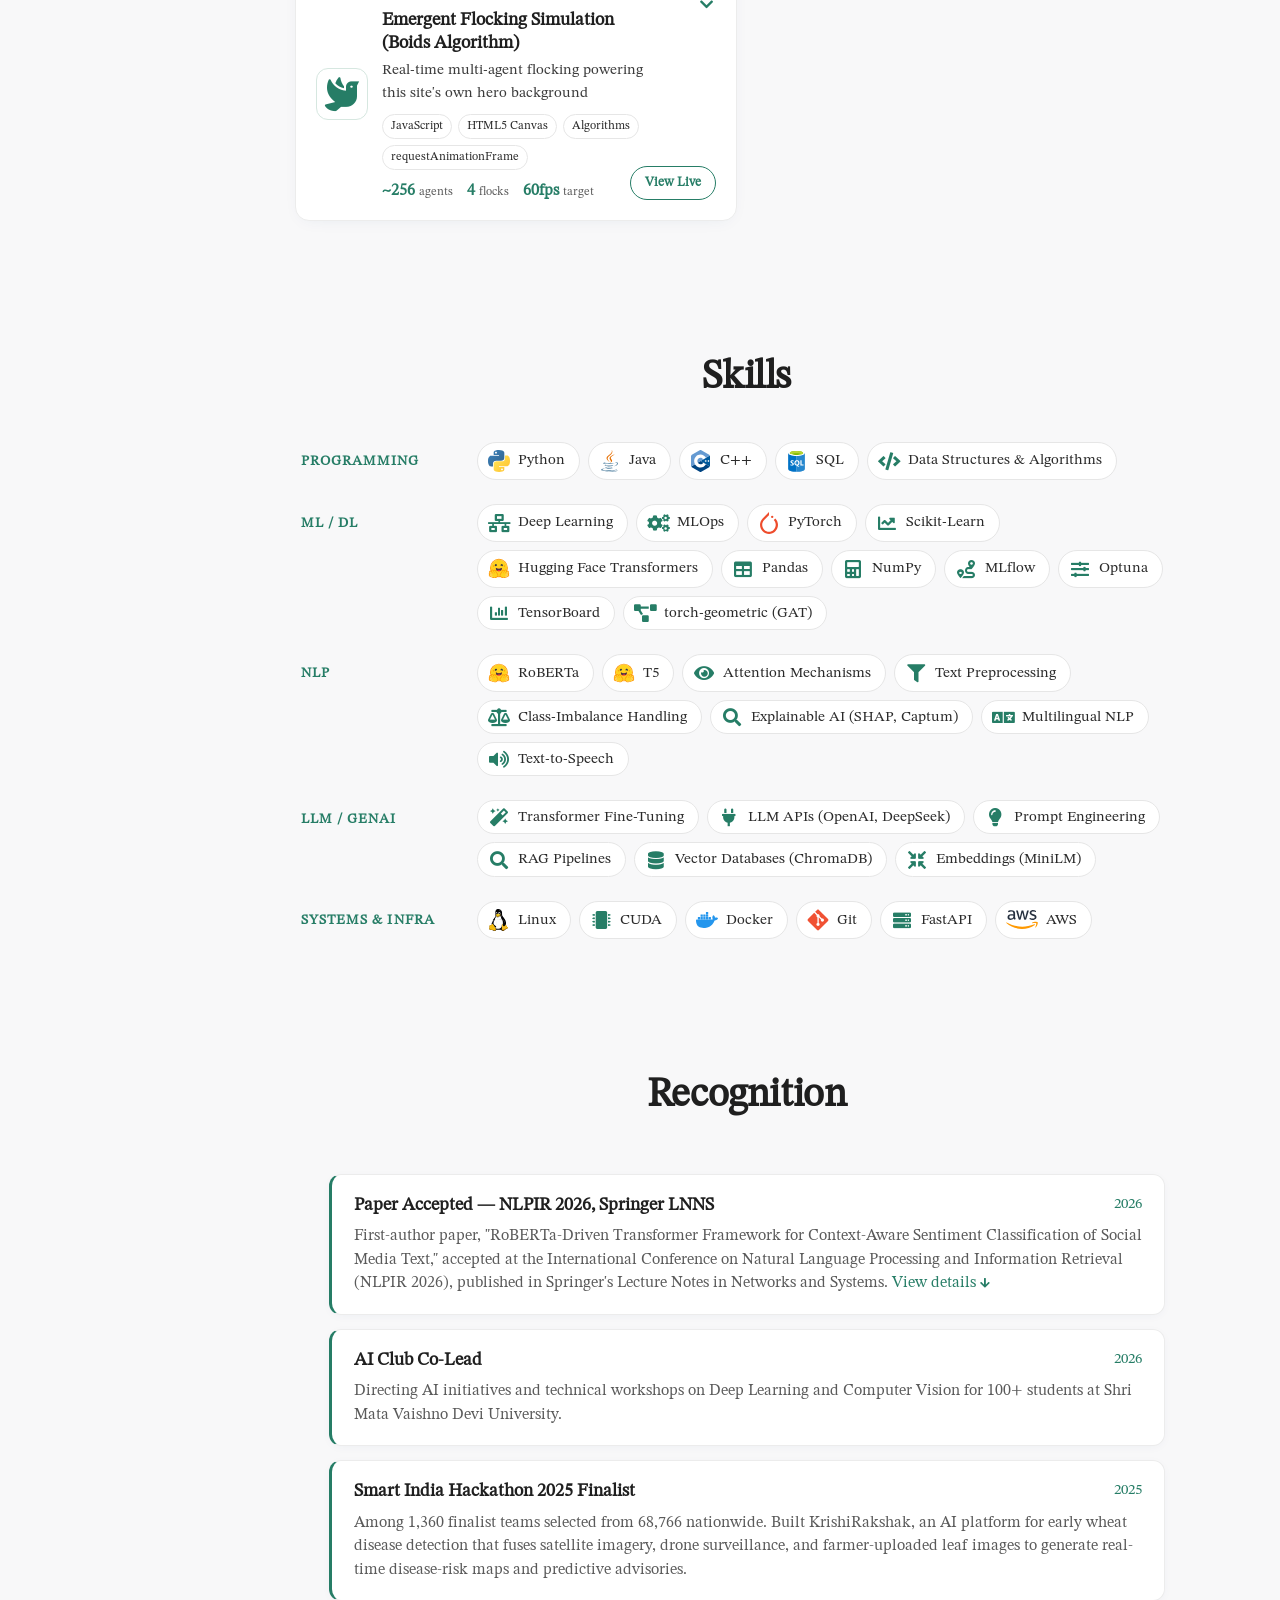
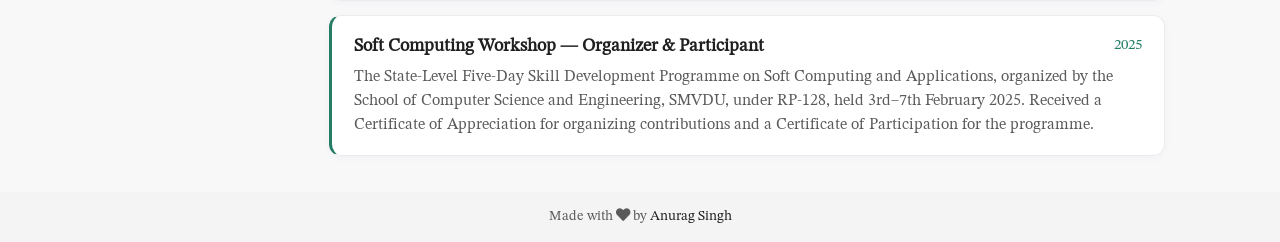
==== commit 768af34a: "build: update live date [skip ci]" ====
--- a/index.html
+++ b/index.html
@@ -181,17 +181,6 @@
 				</div>
 			</div>
 		</a>
-	<a href="#blogs" class="">
-			<div class="row side-nav-element">
-				<div class="row">
-					<div class="col-3"><i class="fas fa-pen-nib"></i></div>
-					<div class="col nav-label">Blogs</div>
-				</div>
-				<div class="row">
-					<div class="underbar"></div>
-				</div>
-			</div>
-		</a>
 		<a href="#projects" class="">
 			<div class="row side-nav-element">
 				<div class="row">
@@ -363,10 +352,6 @@
 			<div class="main-content-element" id="research">
 				<h1>Research</h1>
 				<div id="research-cards"></div>
-			</div>
-			<div class="main-content-element" id="blogs">
-				<h1>Blogs</h1>
-				<div class="honeycomb-grid" id="blogs-honeycomb"></div>
 			</div>
 			<div class="row main-content-element" id="projects">
 					<h1>Projects</h1>
@@ -629,7 +614,6 @@
 	<script type="text/javascript" src="./jquery.min.js"></script>
 	<script type="text/javascript" src="./bootstrap.min.js"></script>
 	<script type="text/javascript" src="./research-data.js"></script>
-	<script type="text/javascript" src="./blogs-data.js"></script>
 	<script type="text/javascript" src="./main.js"></script>
 
 
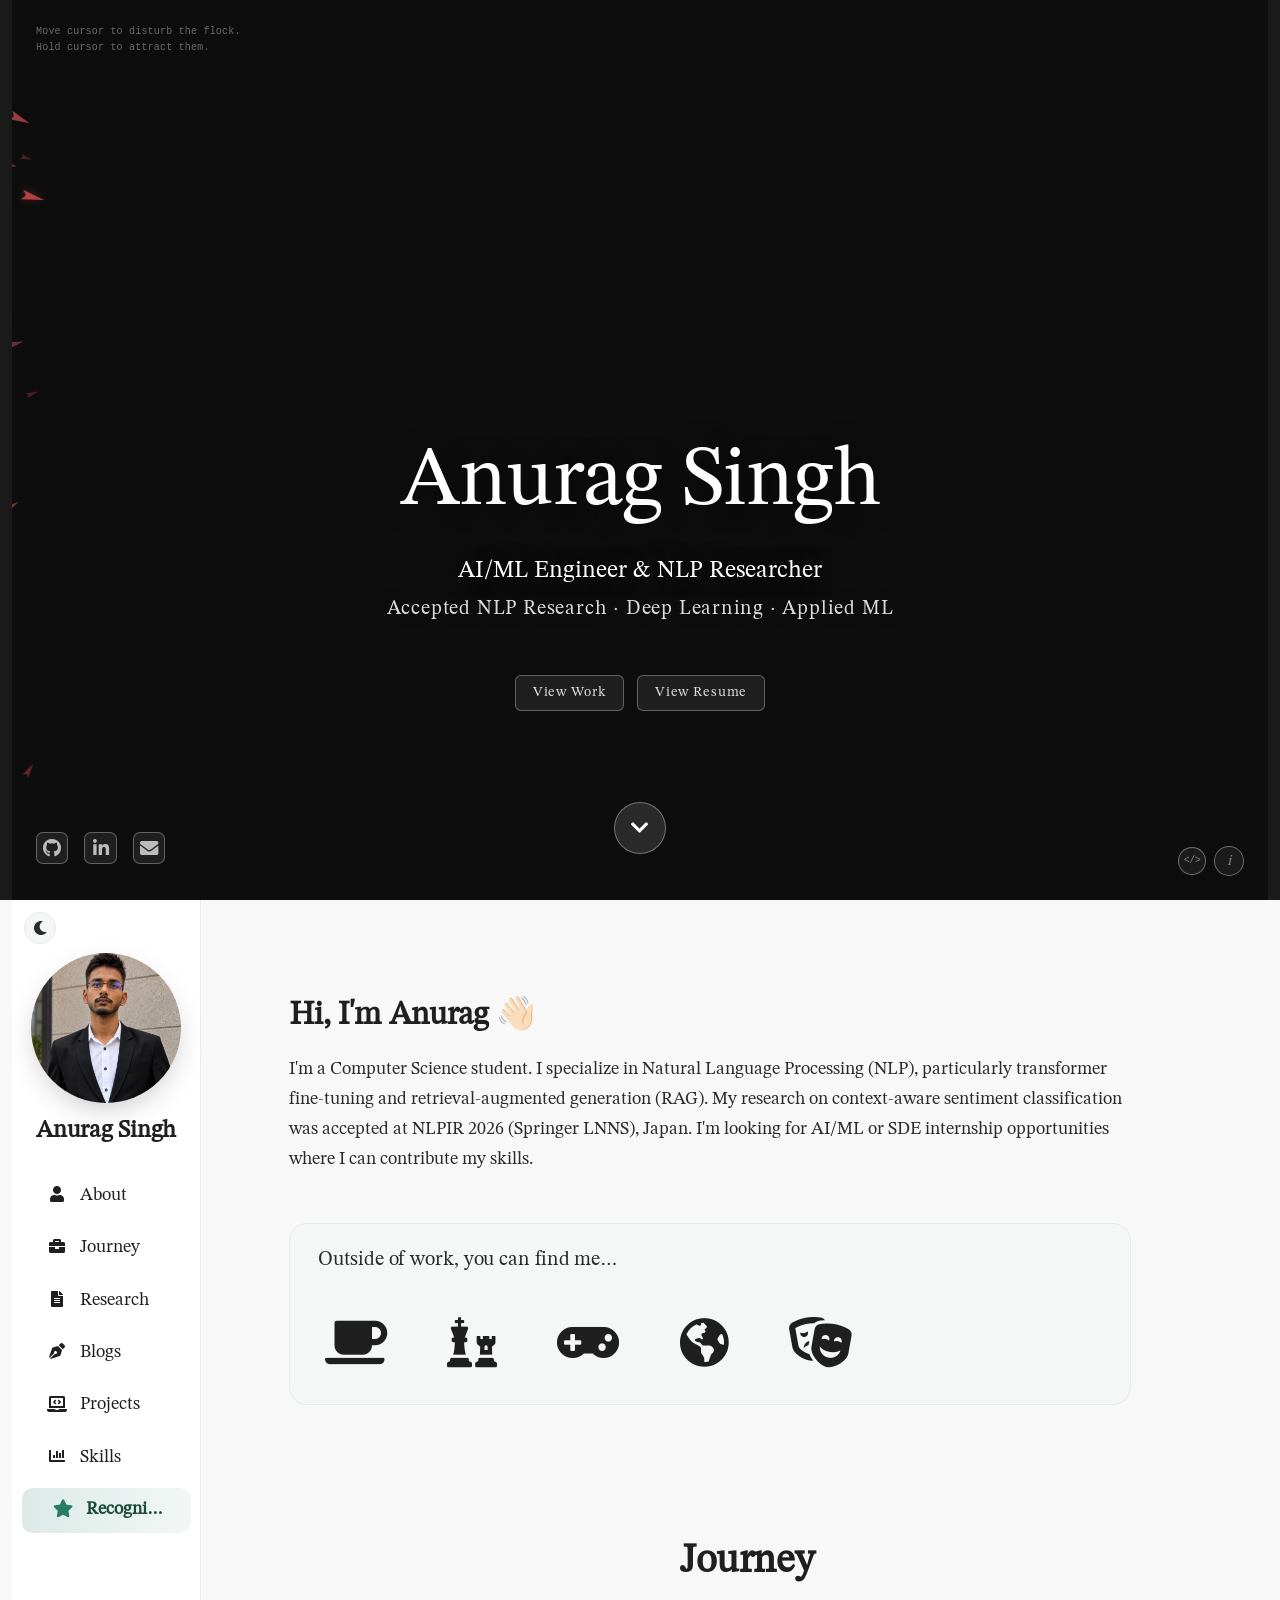
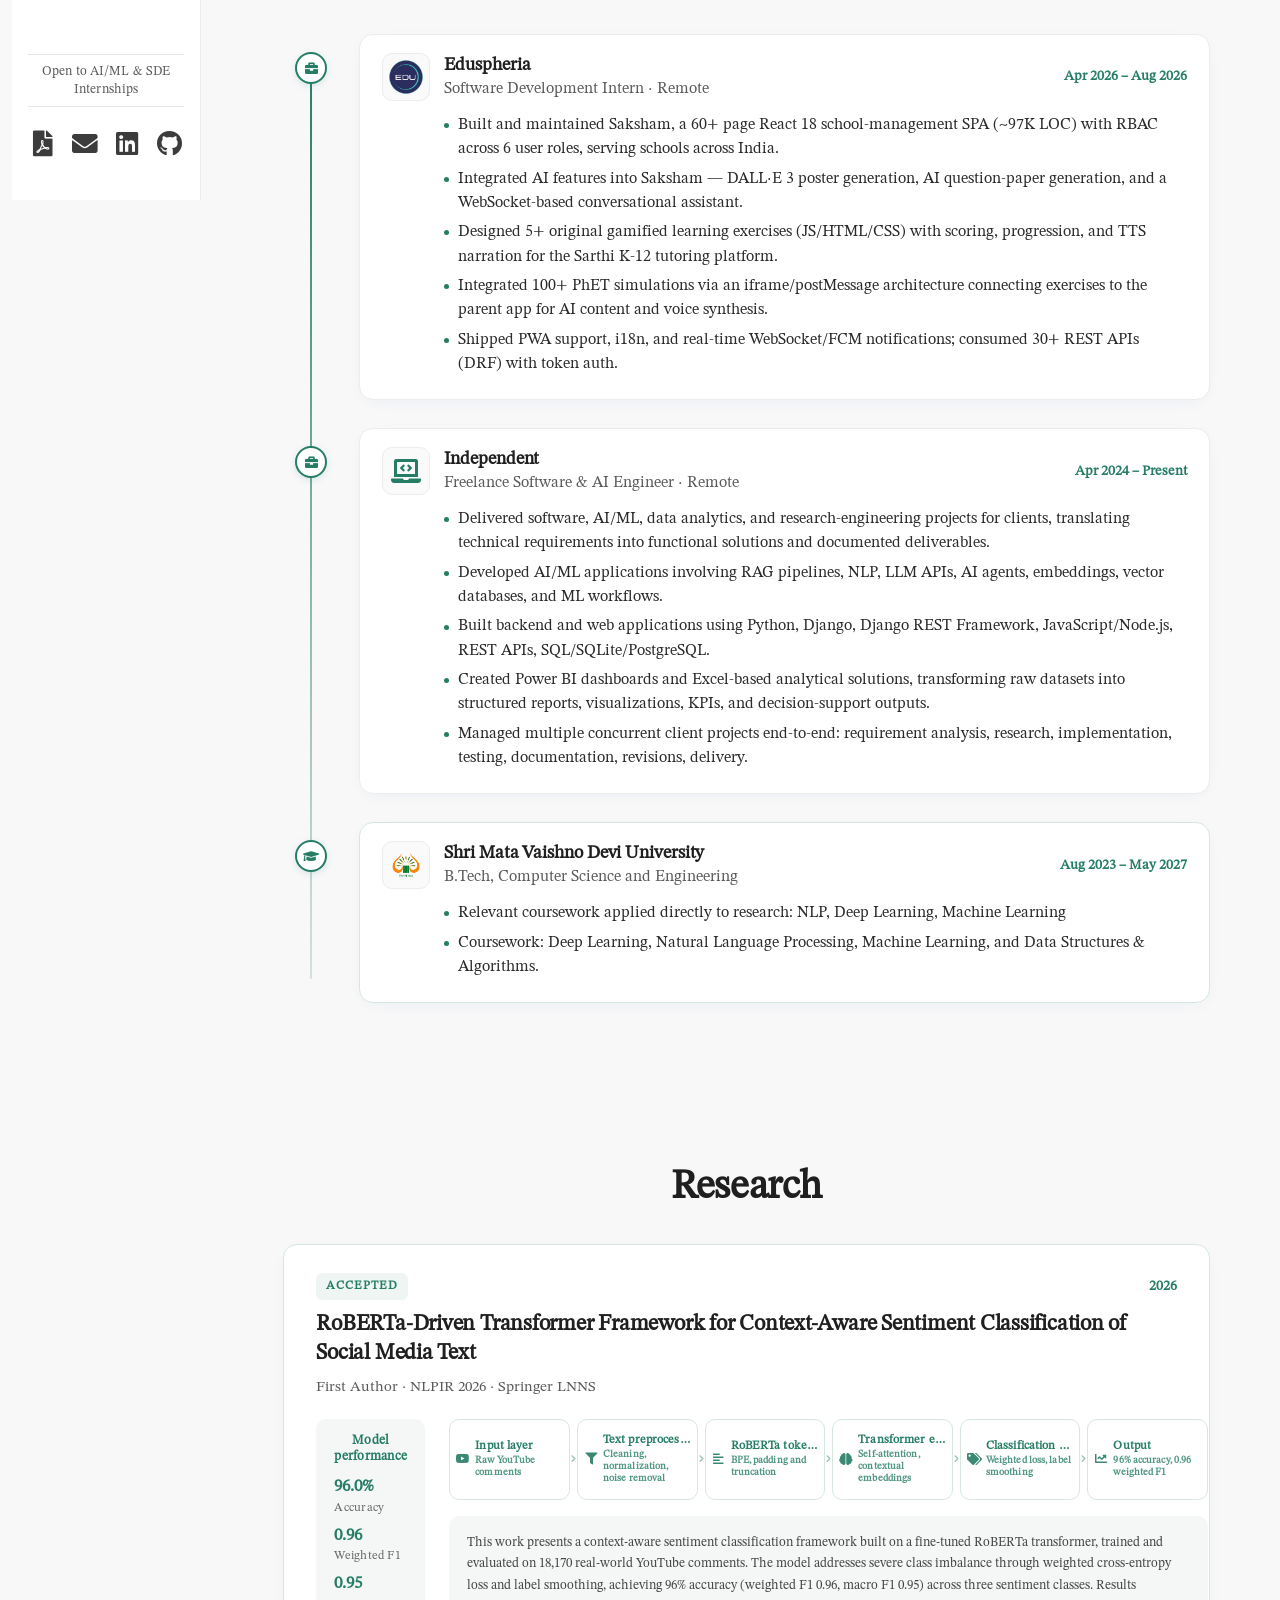
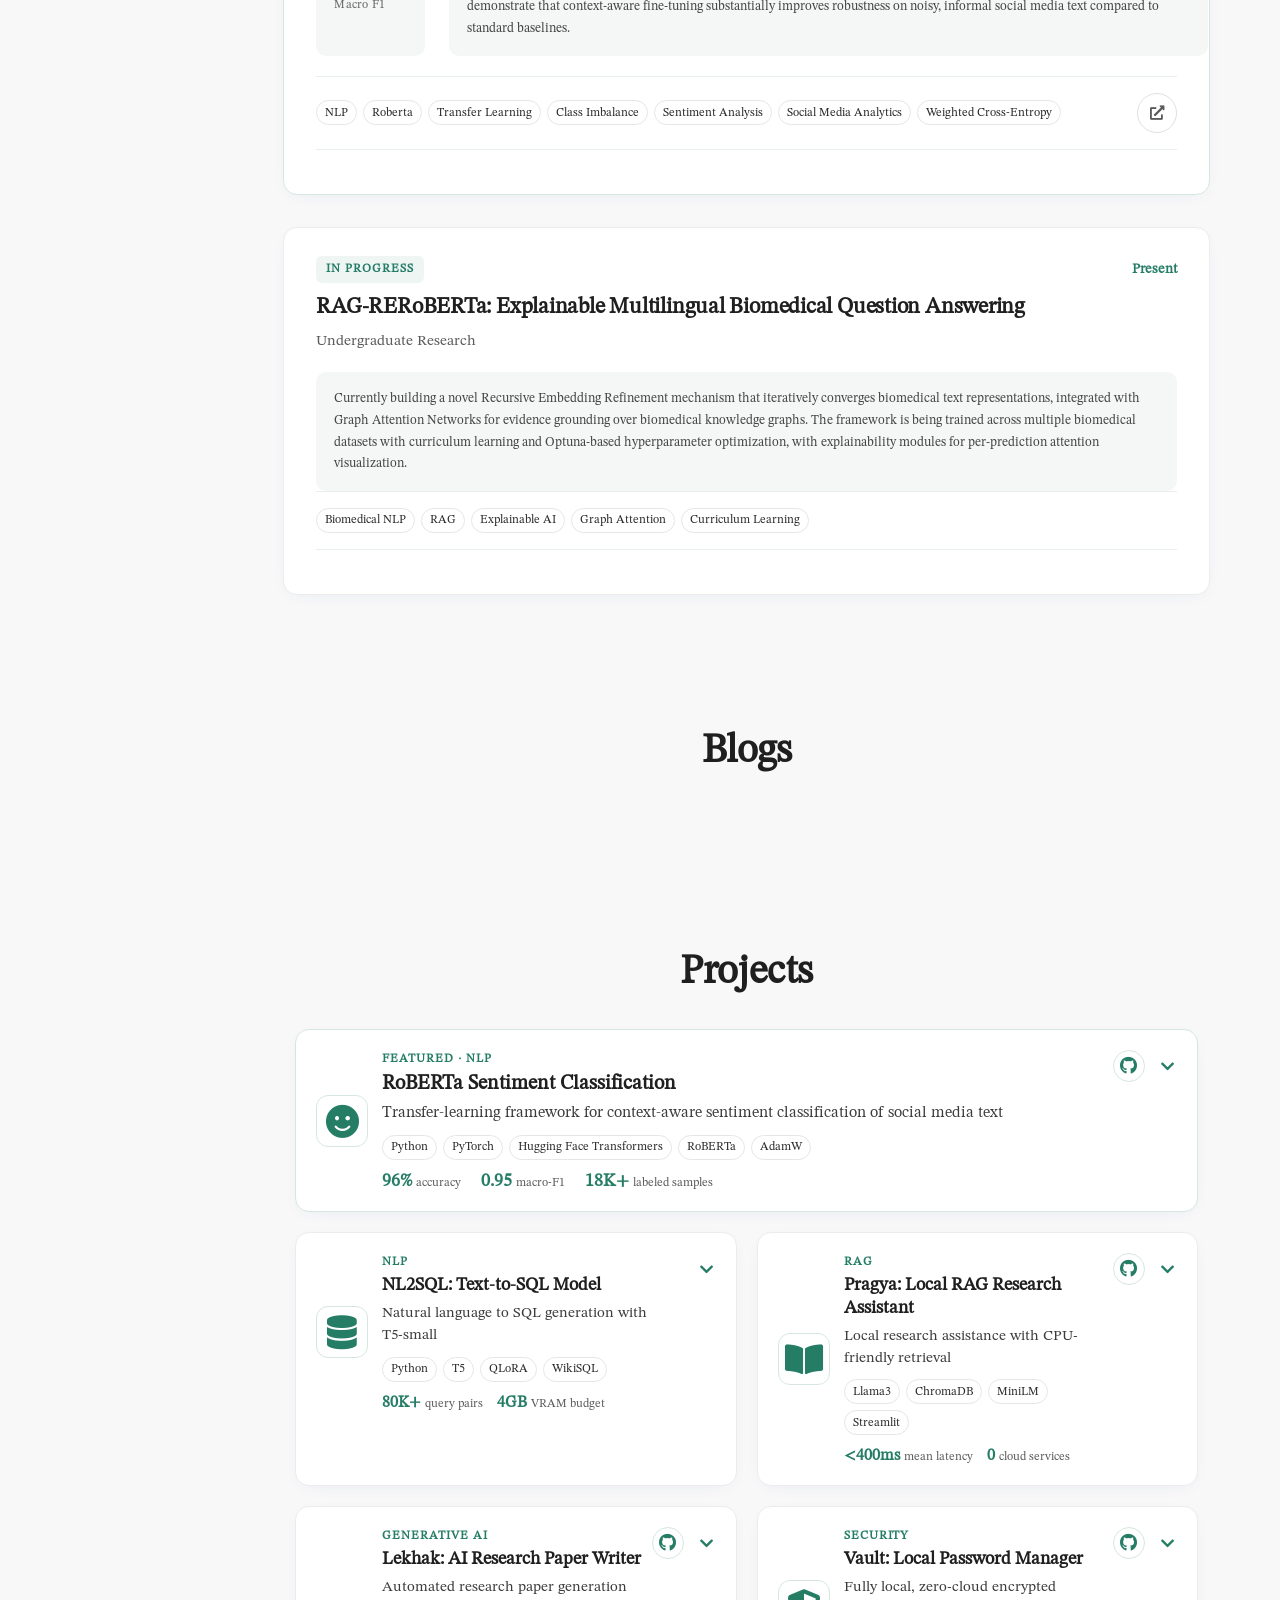
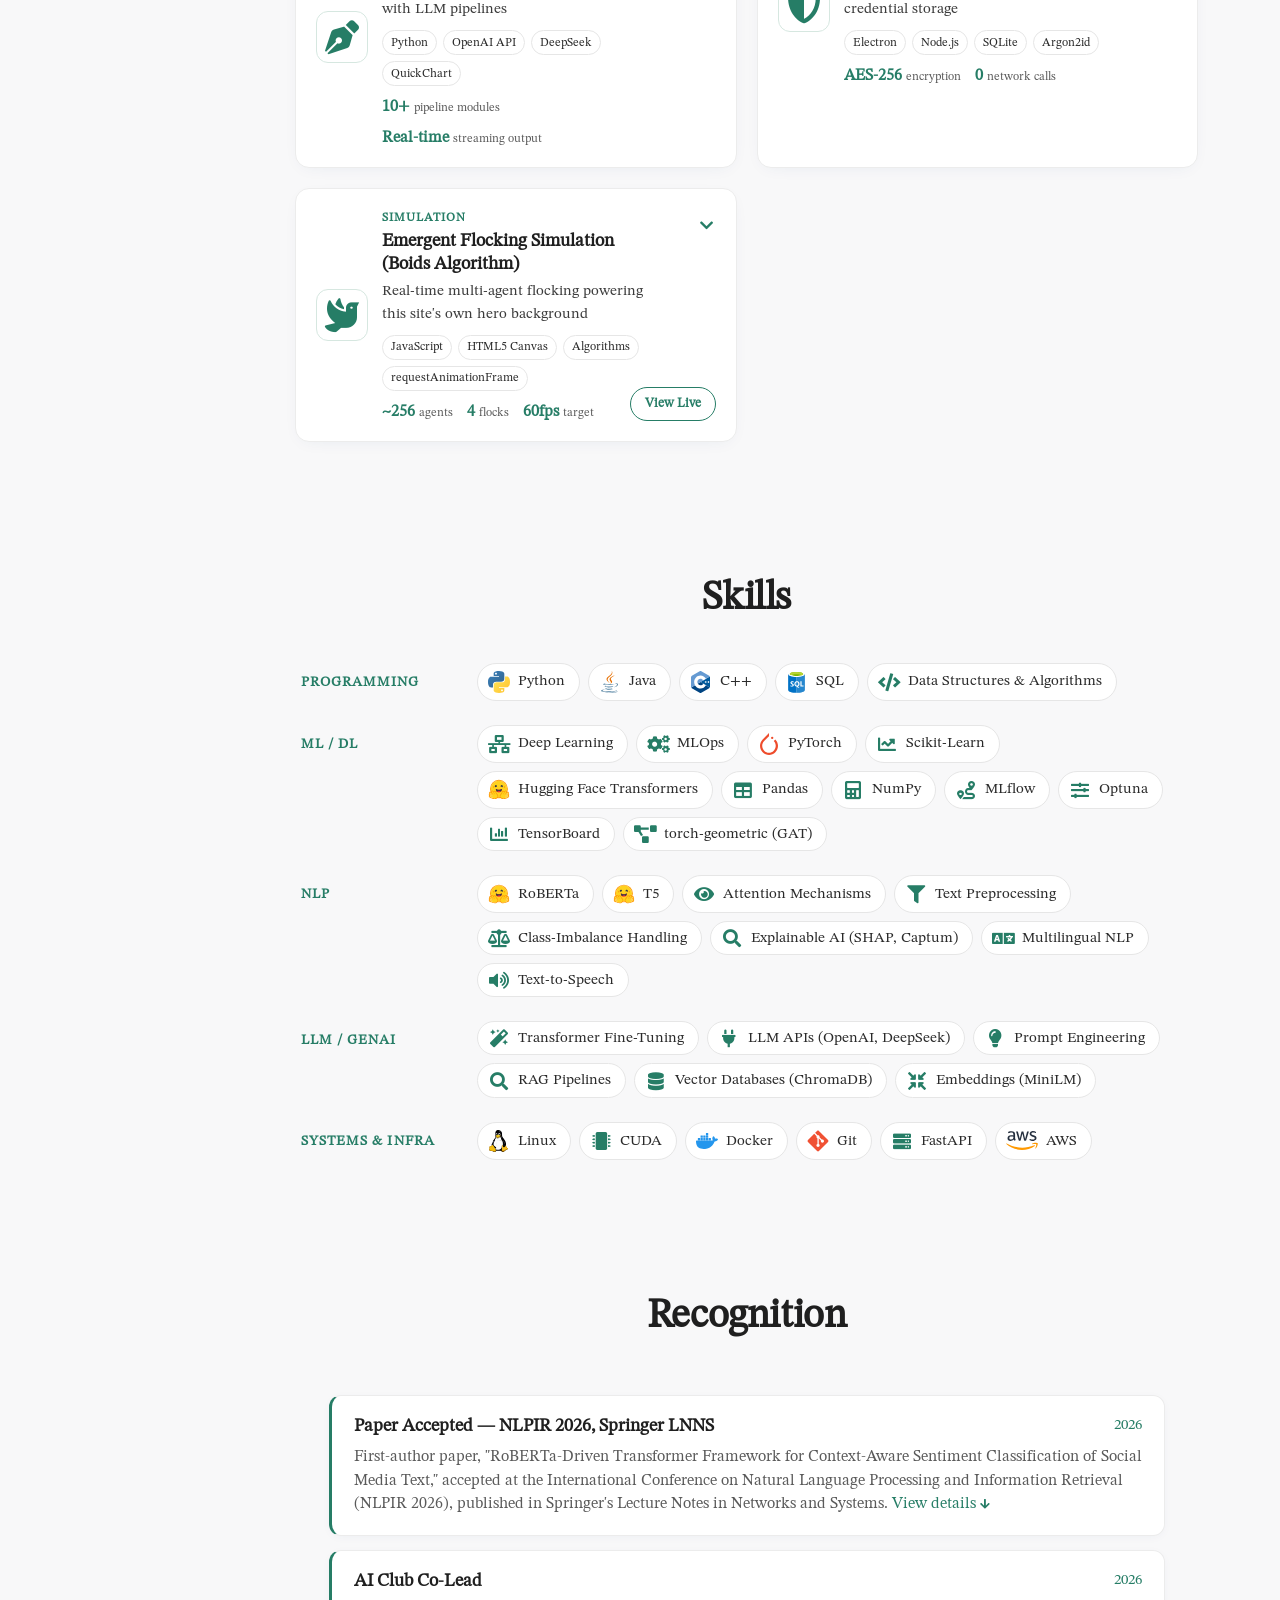
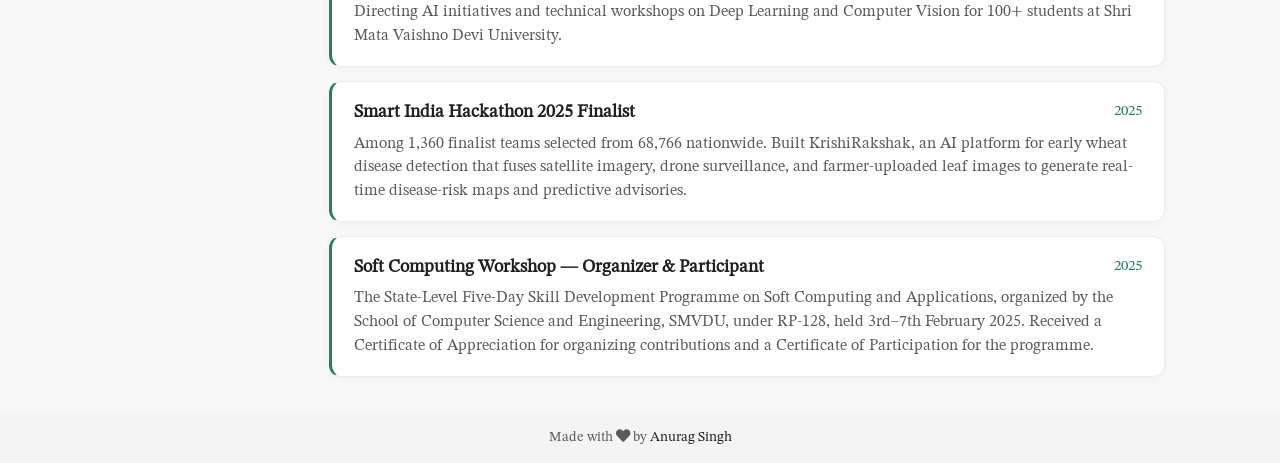
==== commit bf22e28f: "Fix timeline dates in index.html" ====
--- a/index.html
+++ b/index.html
@@ -181,6 +181,17 @@
 				</div>
 			</div>
 		</a>
+	<a href="#blogs" class="">
+			<div class="row side-nav-element">
+				<div class="row">
+					<div class="col-3"><i class="fas fa-pen-nib"></i></div>
+					<div class="col nav-label">Blogs</div>
+				</div>
+				<div class="row">
+					<div class="underbar"></div>
+				</div>
+			</div>
+		</a>
 		<a href="#projects" class="">
 			<div class="row side-nav-element">
 				<div class="row">
@@ -298,7 +309,7 @@
 										<div class="tl-org">Eduspheria</div>
 										<div class="tl-role">Software Development Intern · Remote</div>
 									</div>
-									<div class="tl-date">Apr 2026 – Present</div>
+									<div class="tl-date">Apr 2026 – Aug 2026</div>
 								</div>
 							<ul class="tl-bullets">
 								<li>Built and maintained Saksham, a 60+ page React 18 school-management SPA (~97K LOC) with RBAC across 6 user roles, serving schools across India.</li>
@@ -317,7 +328,7 @@
 									<div class="tl-org">Independent</div>
 									<div class="tl-role">Freelance Software &amp; AI Engineer · Remote</div>
 								</div>
-								<div class="tl-date">Dec 2023 – Present</div>
+								<div class="tl-date">Apr 2024 – Present</div>
 							</div>
 							<ul class="tl-bullets">
 								<li>Delivered software, AI/ML, data analytics, and research-engineering projects for clients, translating technical requirements into functional solutions and documented deliverables.</li>
@@ -352,6 +363,10 @@
 			<div class="main-content-element" id="research">
 				<h1>Research</h1>
 				<div id="research-cards"></div>
+			</div>
+			<div class="main-content-element" id="blogs">
+				<h1>Blogs</h1>
+				<div class="honeycomb-grid" id="blogs-honeycomb"></div>
 			</div>
 			<div class="row main-content-element" id="projects">
 					<h1>Projects</h1>
@@ -614,6 +629,7 @@
 	<script type="text/javascript" src="./jquery.min.js"></script>
 	<script type="text/javascript" src="./bootstrap.min.js"></script>
 	<script type="text/javascript" src="./research-data.js"></script>
+	<script type="text/javascript" src="./blogs-data.js"></script>
 	<script type="text/javascript" src="./main.js"></script>
 
 
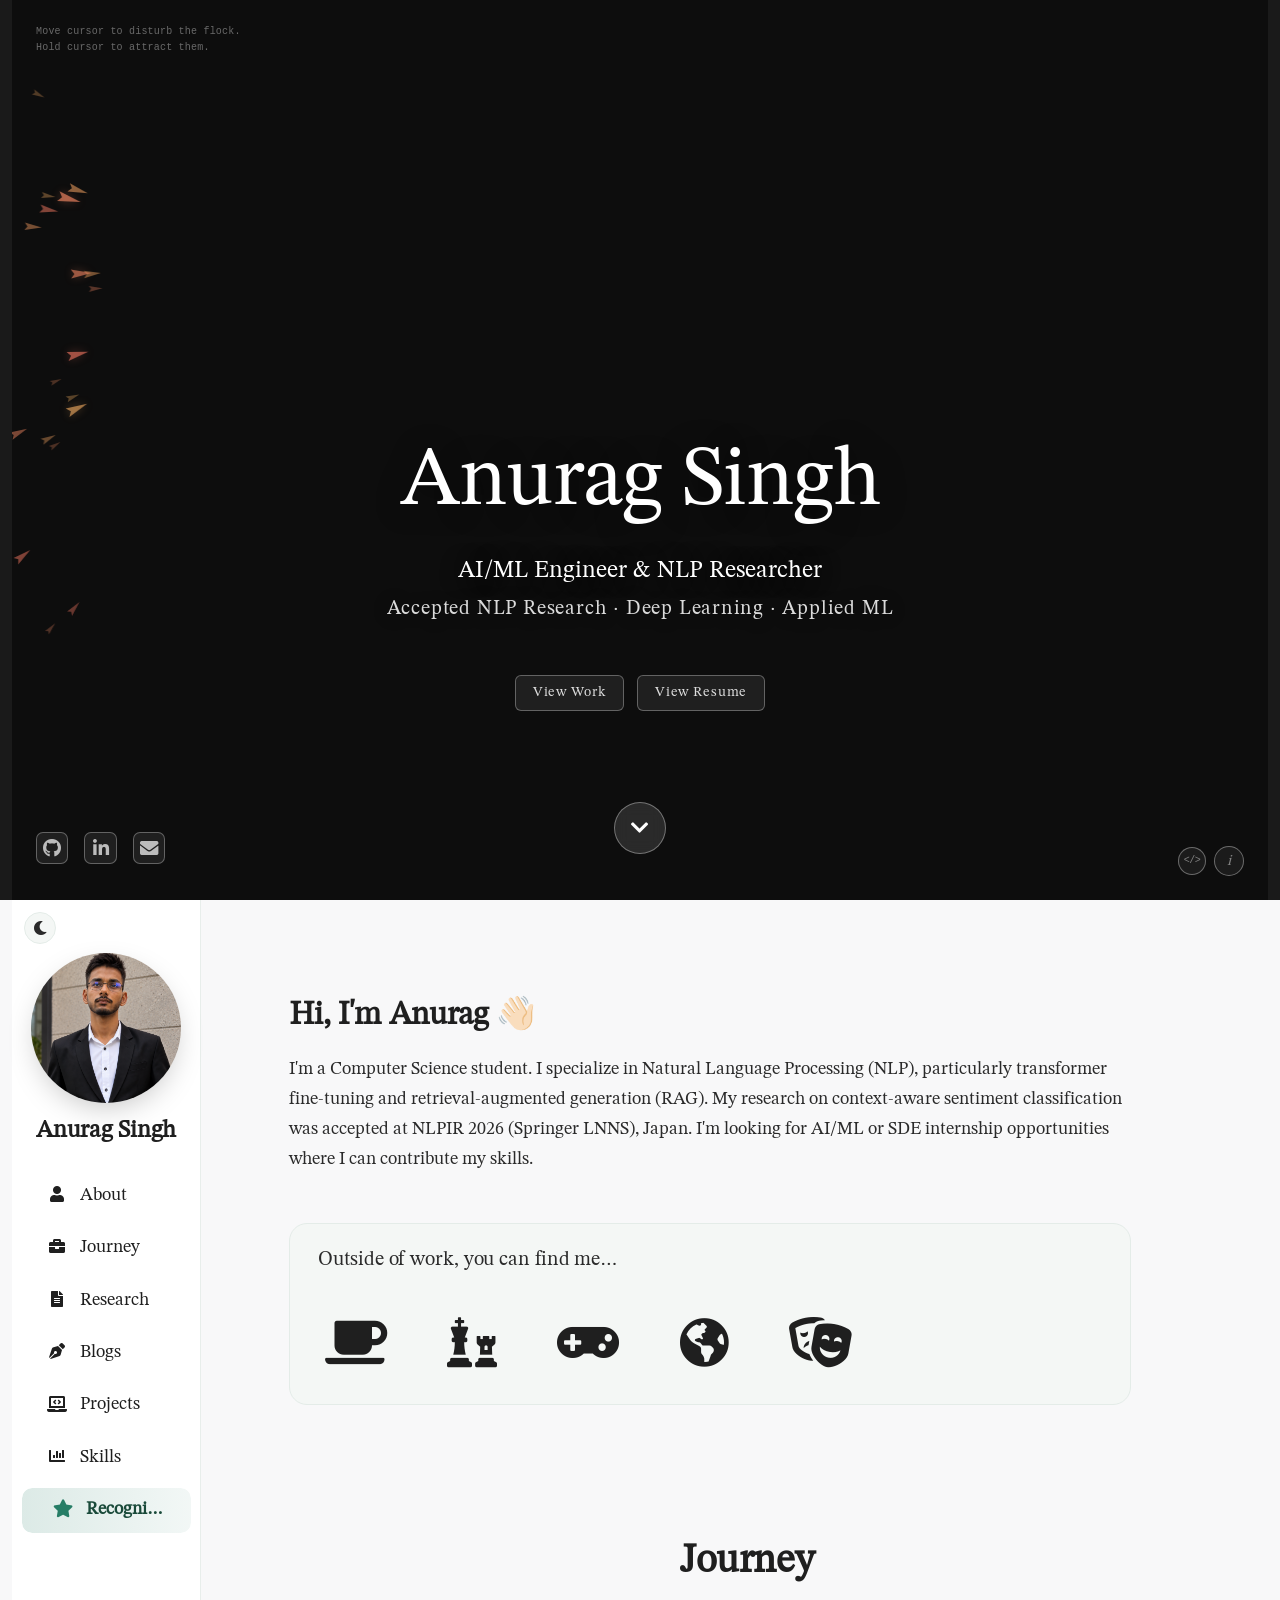
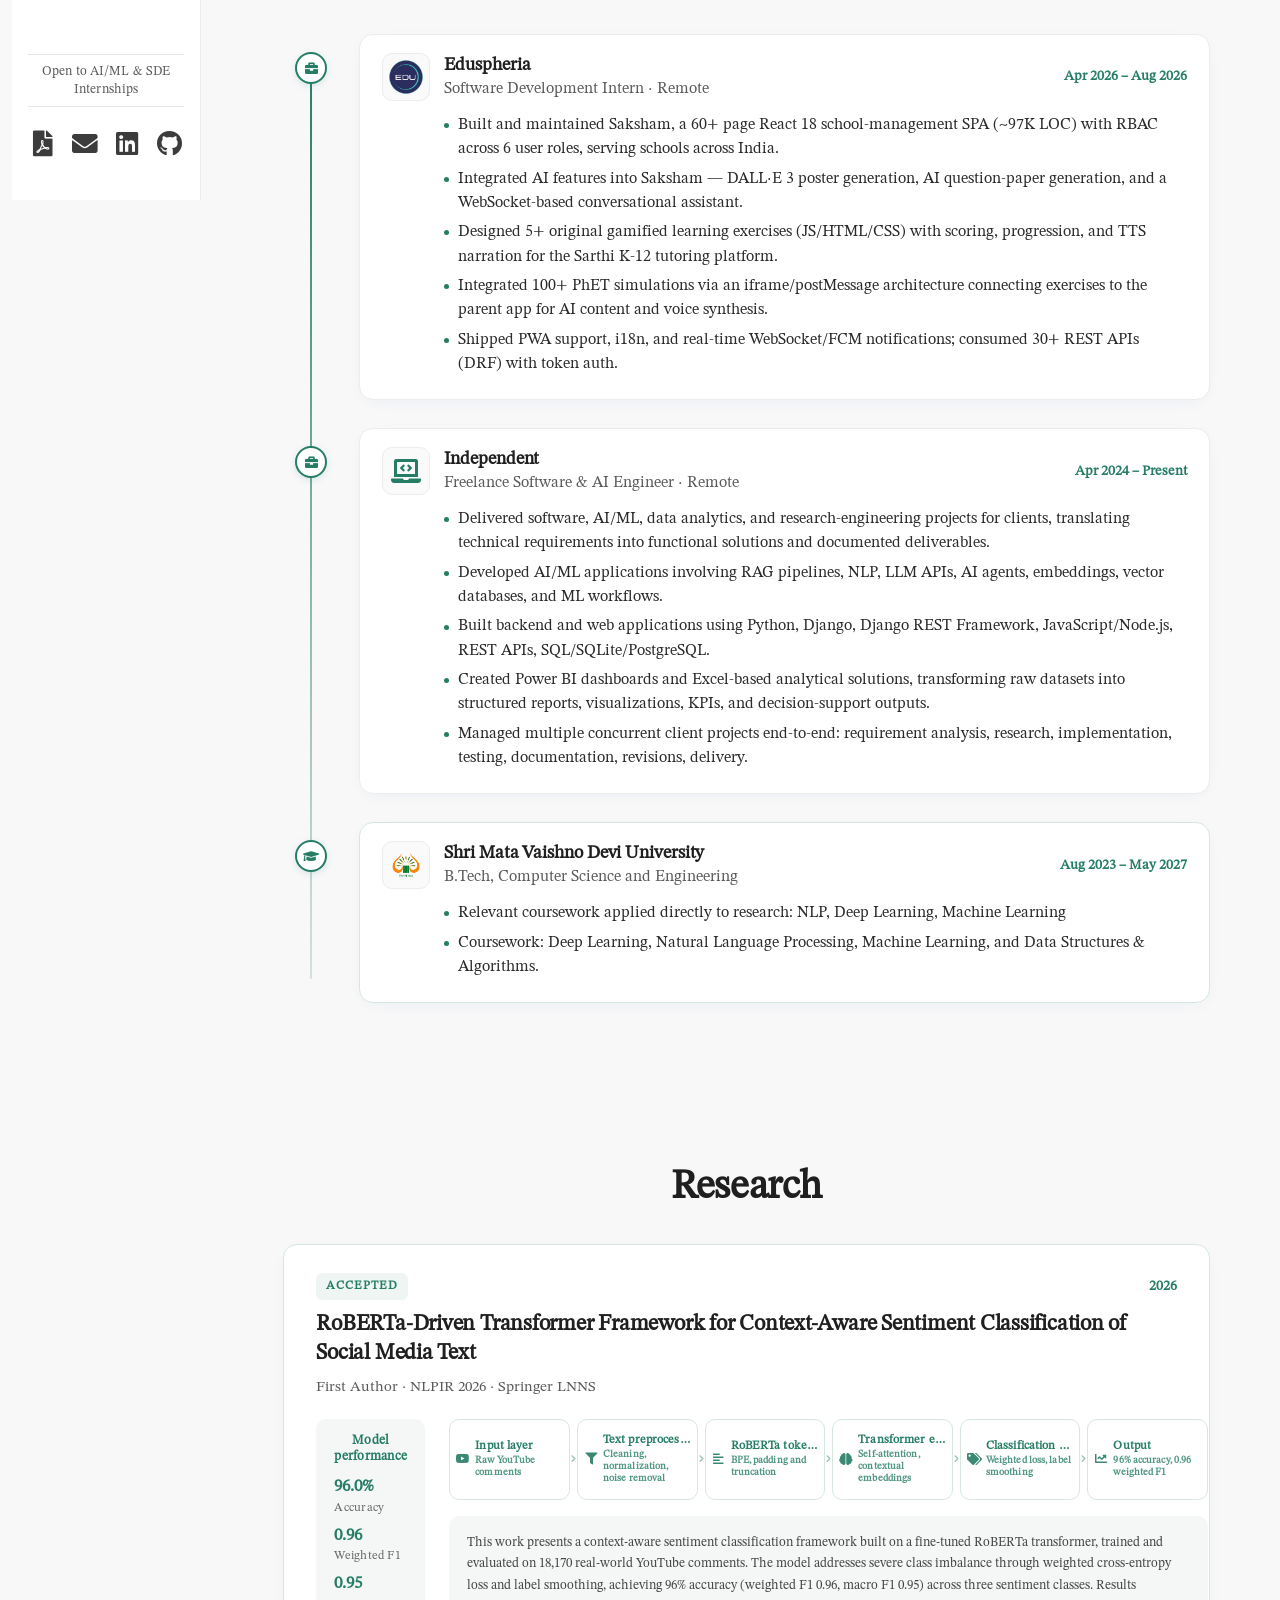
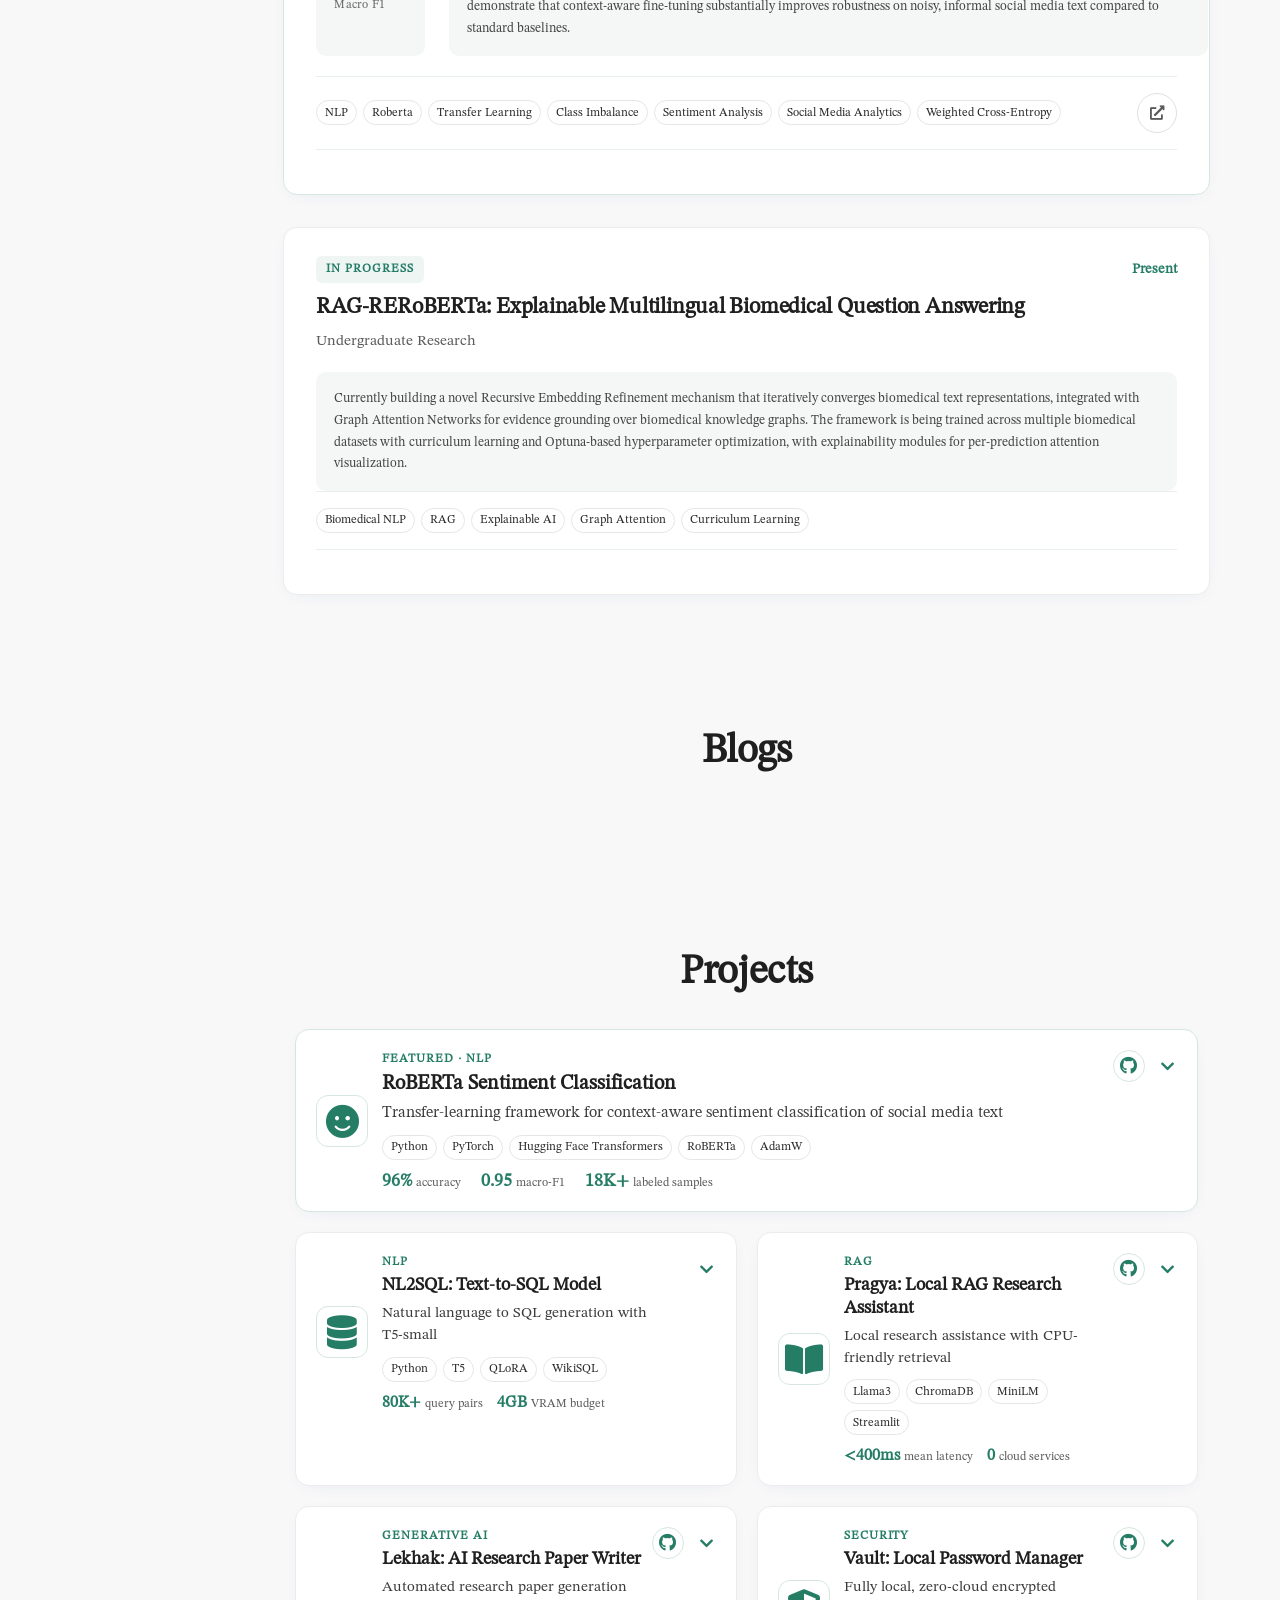
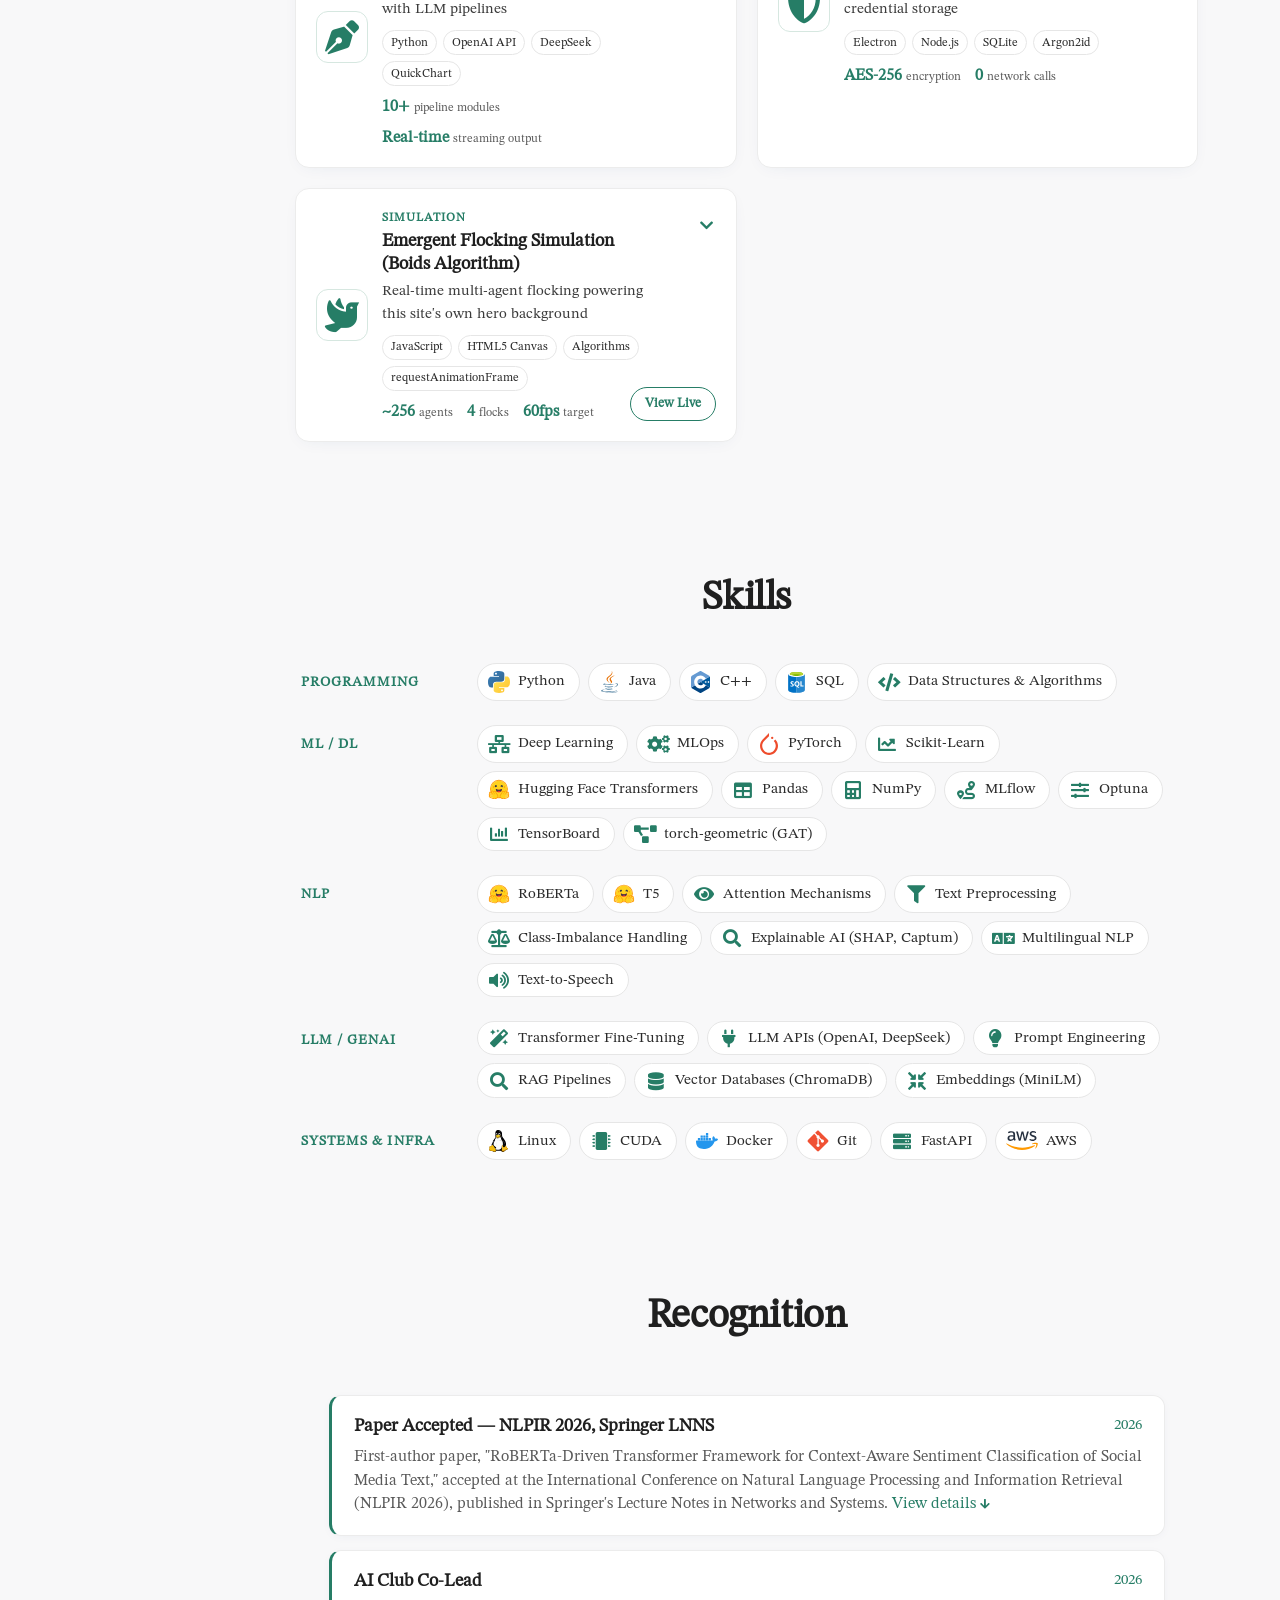
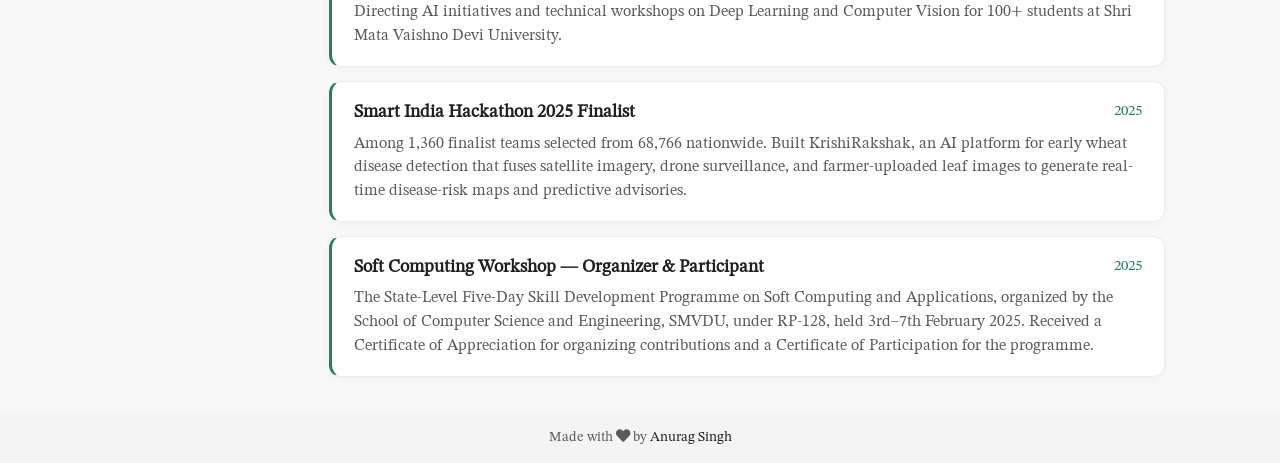
==== commit b88cc15b: "build: update live date [skip ci]" ====
--- a/index.html
+++ b/index.html
@@ -134,7 +134,7 @@
 		</div>
 		</div>
 		<p id="boids-interaction-hint">Move cursor to disturb the flock.<br>Hold cursor to attract them.</p>
-		<div class="hero-live-badge" aria-live="polite"><span class="hero-live-dot"></span>Last Updated: <!--LIVE_UPDATED_DATE-->02 Nov 2026<!--/LIVE_UPDATED_DATE--></div>
+		<div class="hero-live-badge" aria-live="polite"><span class="hero-live-dot"></span>Last Updated: <!--LIVE_UPDATED_DATE-->09 Nov 2026<!--/LIVE_UPDATED_DATE--></div>
 		</div>
 		<div class="row" id="details-container">
 			<div class="col-2">
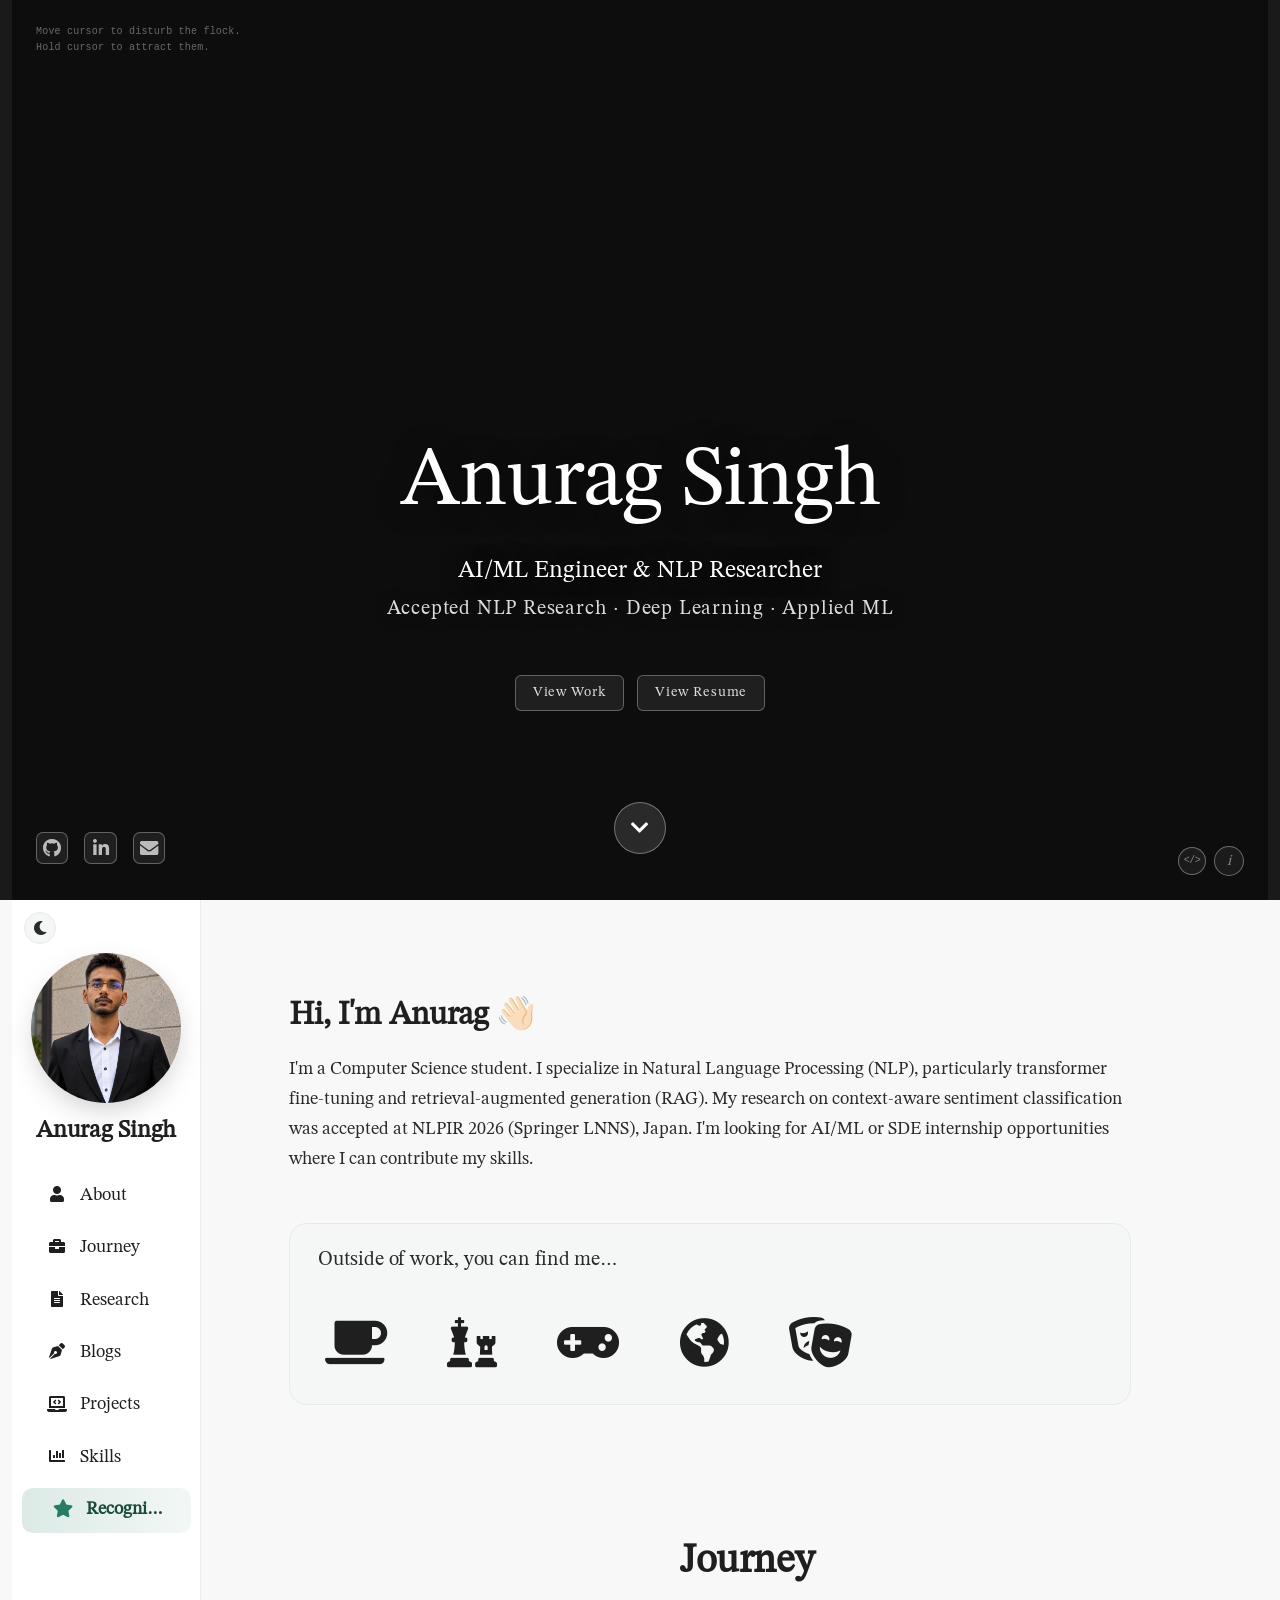
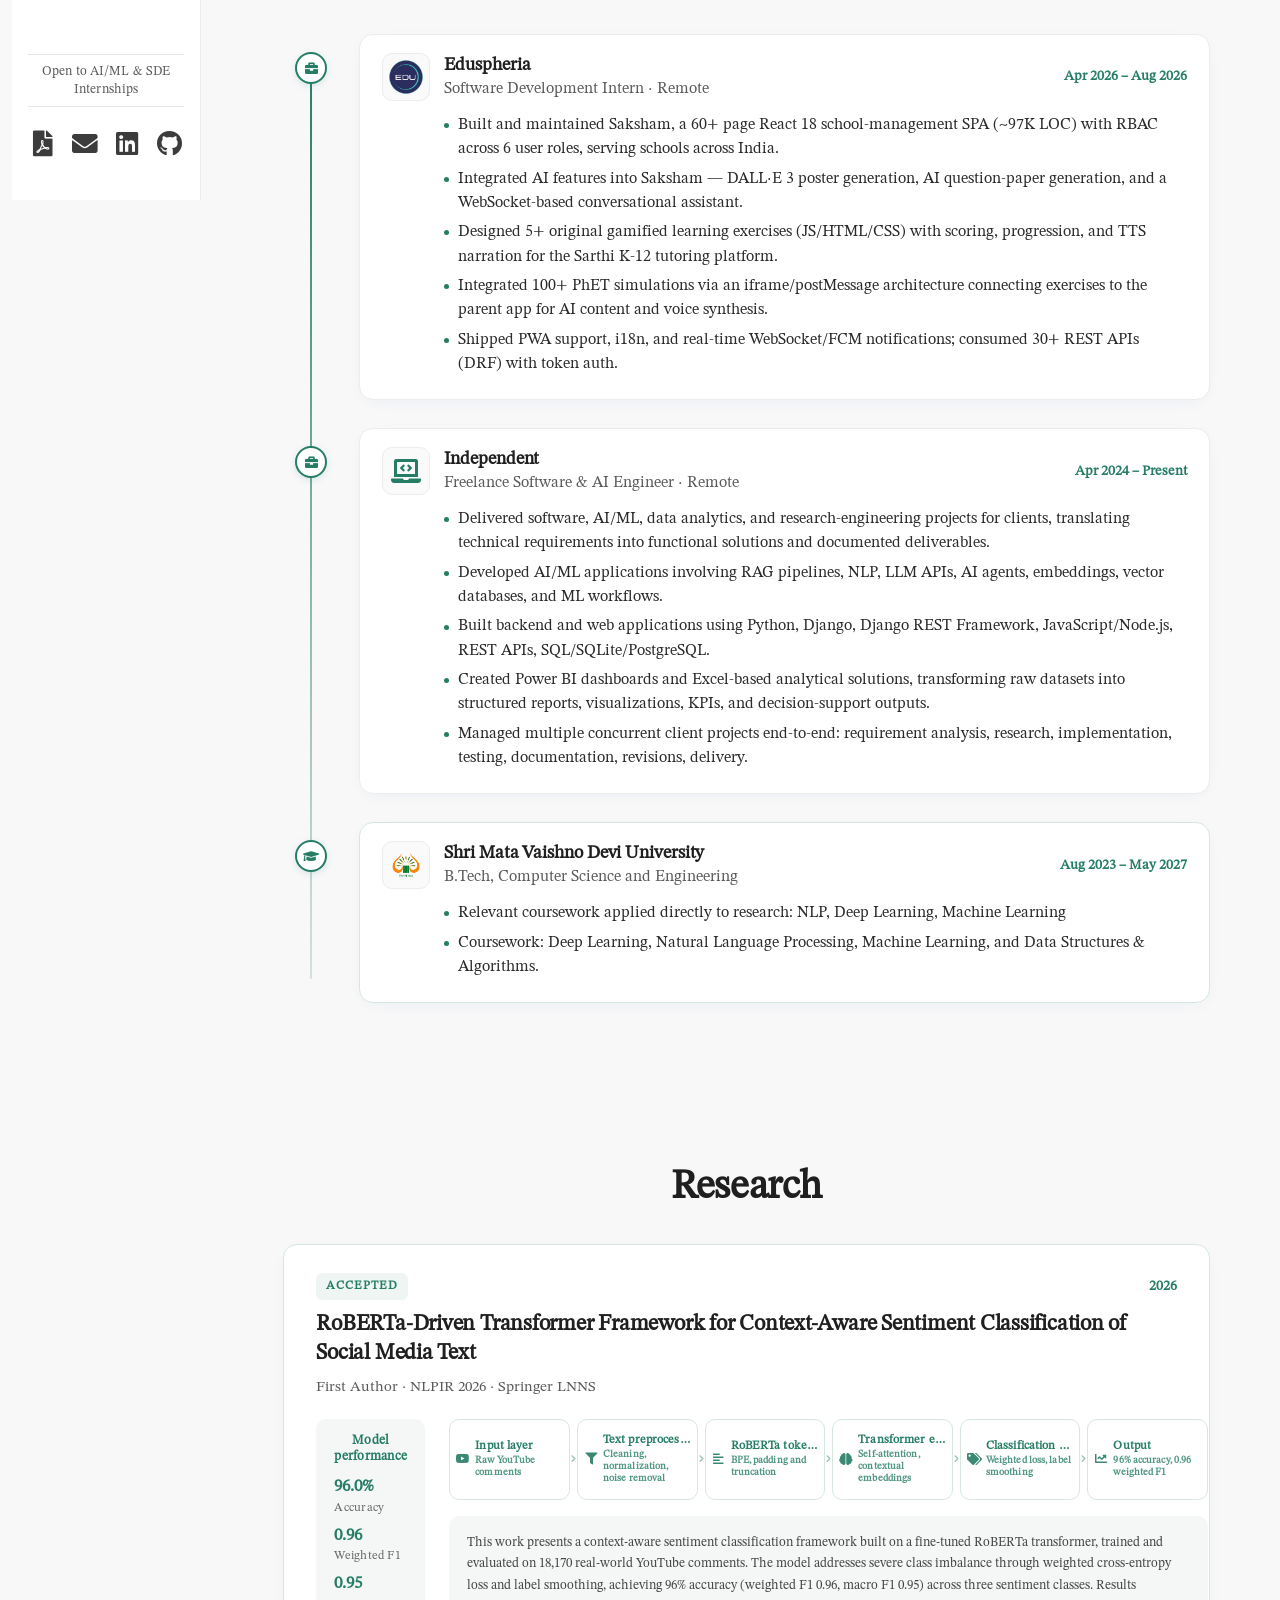
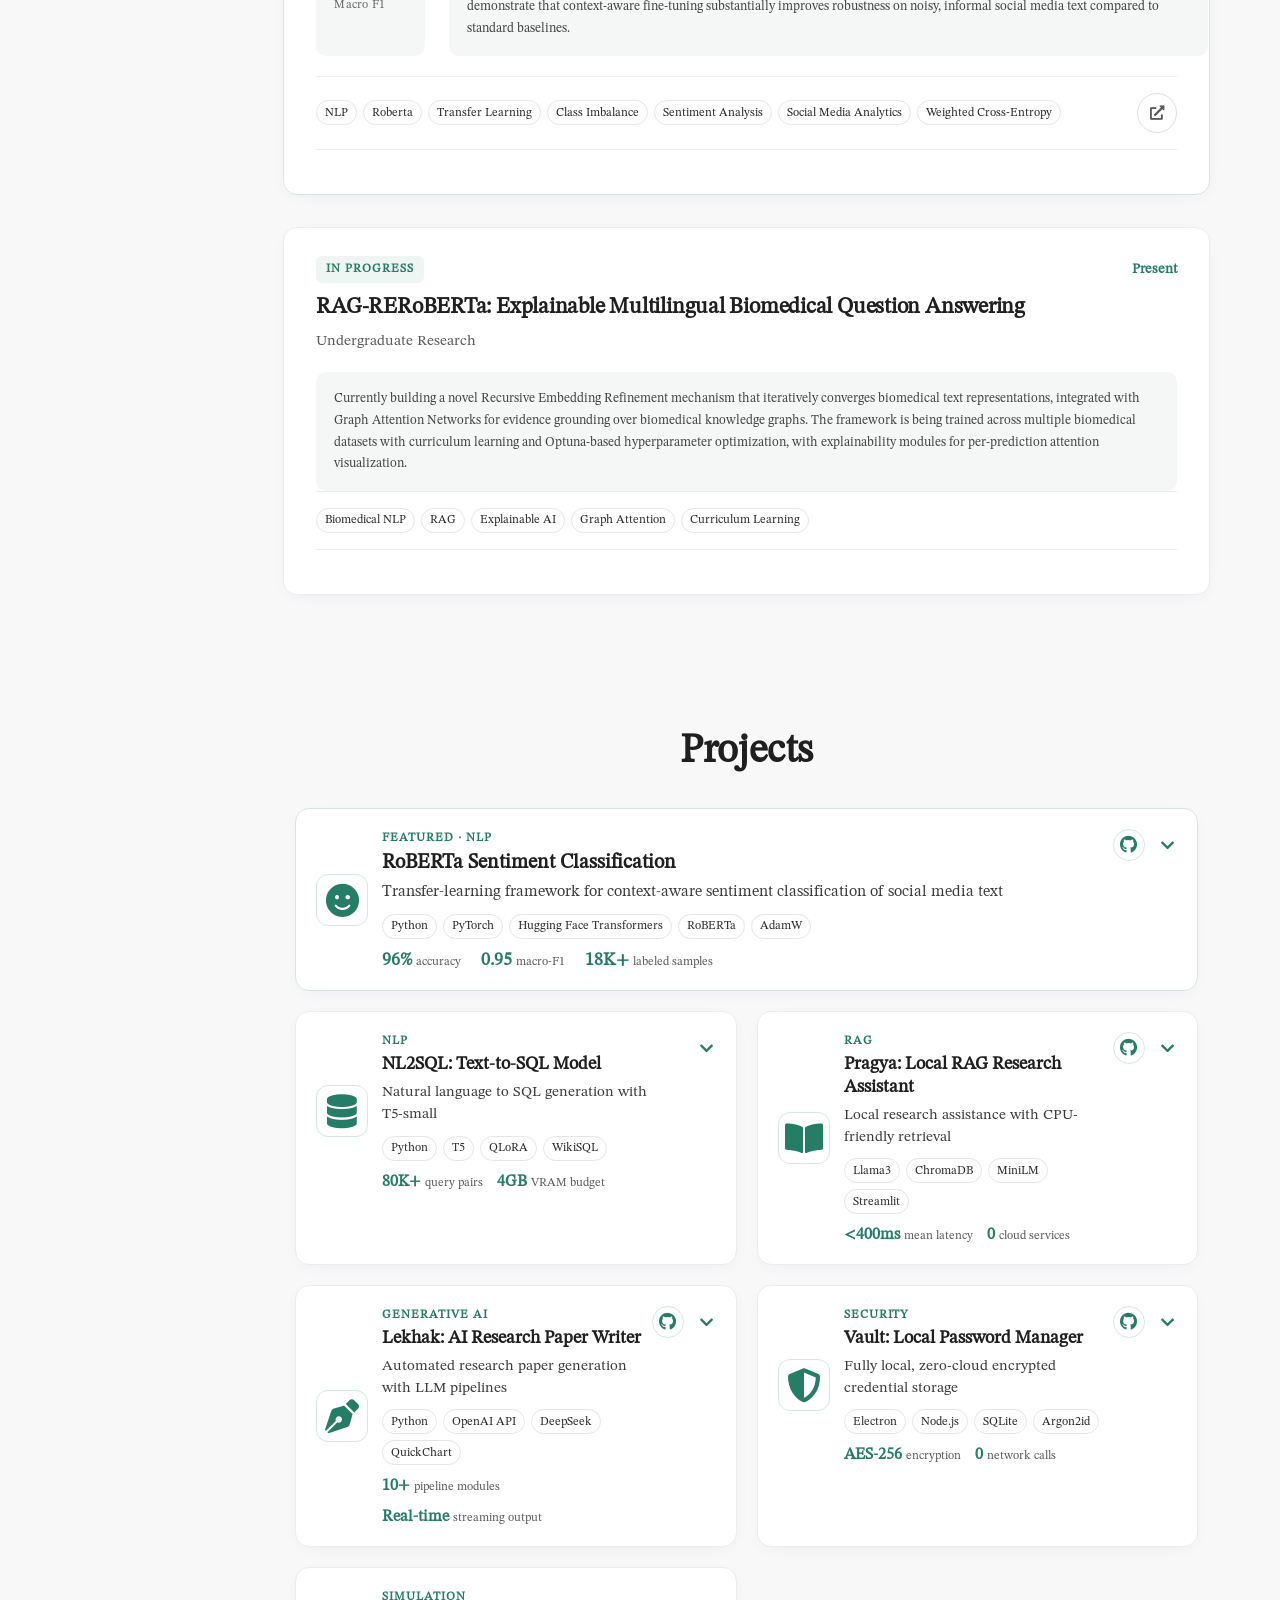
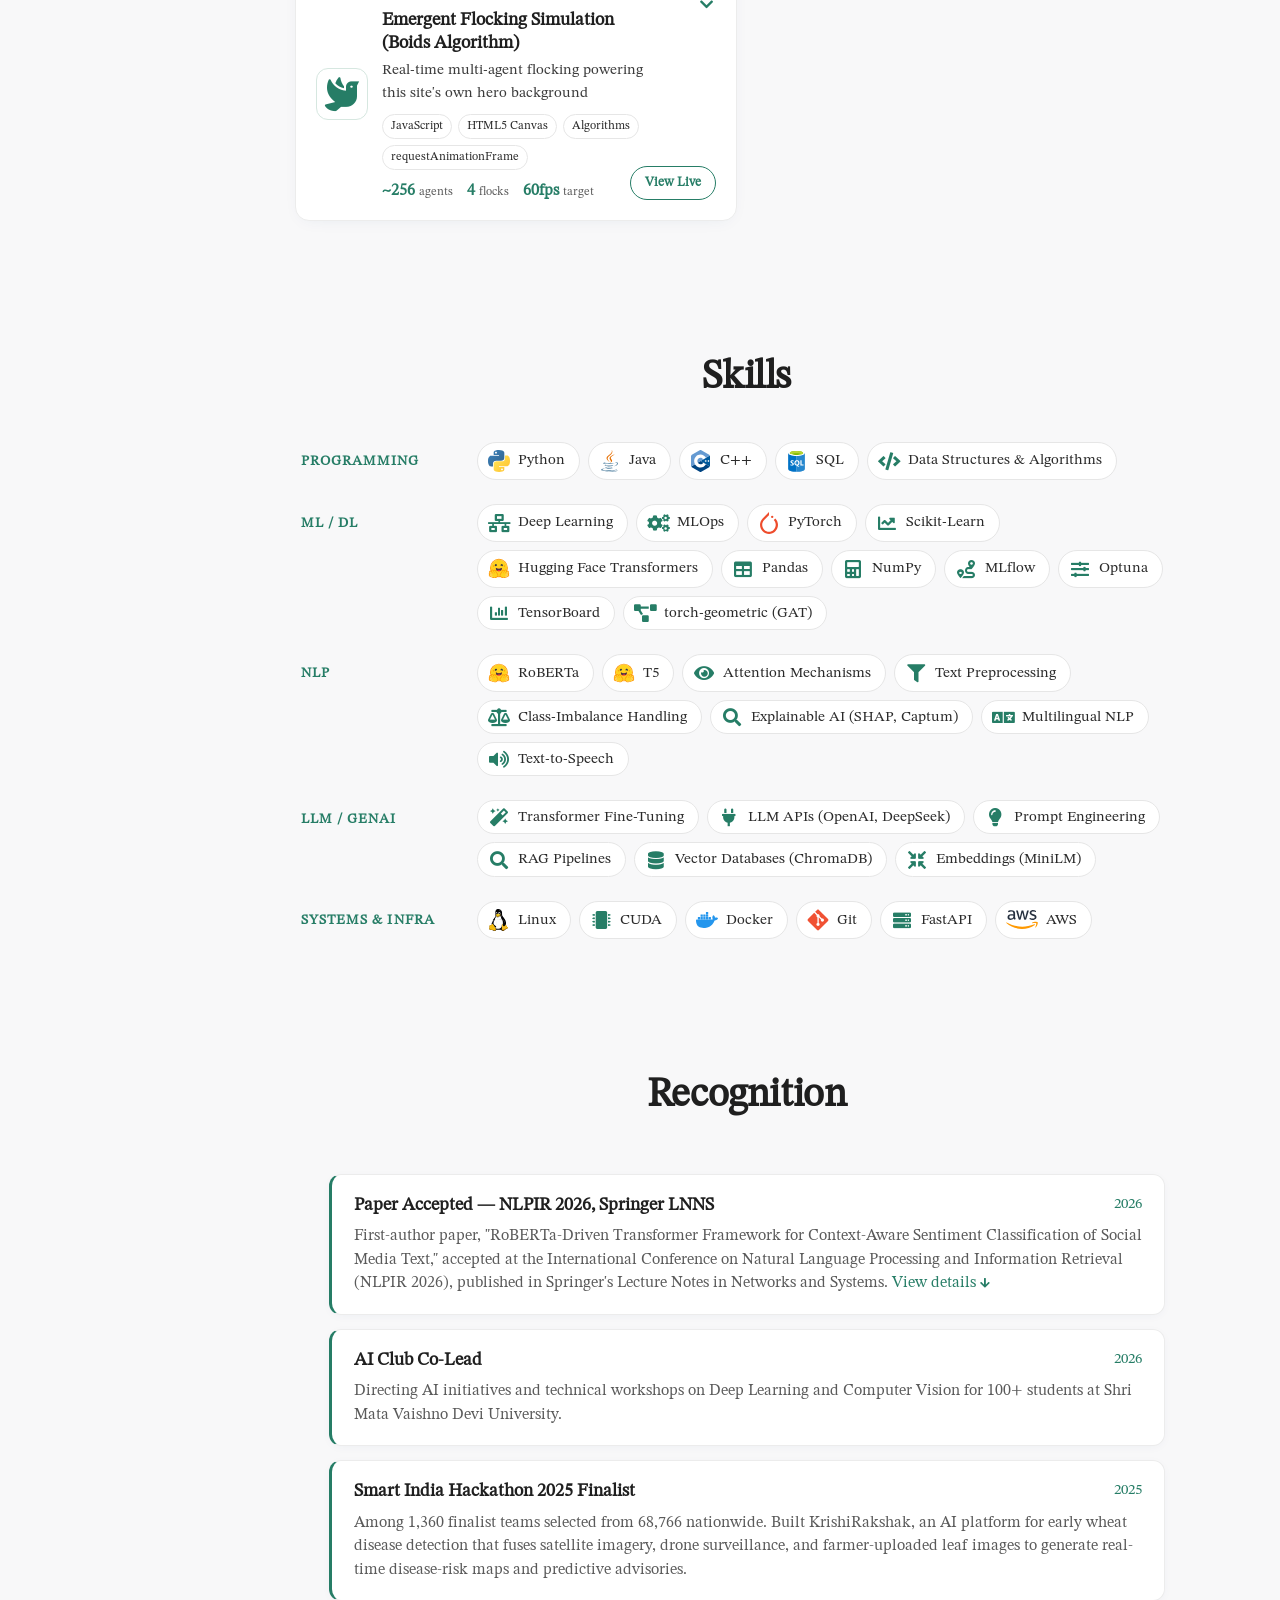
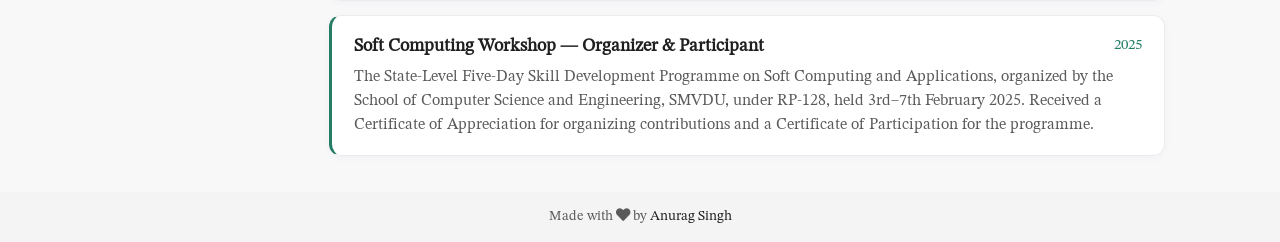
==== commit 6c8d26a5: "Blog correction" ====
--- a/index.html
+++ b/index.html
@@ -364,10 +364,10 @@
 				<h1>Research</h1>
 				<div id="research-cards"></div>
 			</div>
-			<div class="main-content-element" id="blogs">
+			<!-- <div class="main-content-element" id="blogs">
 				<h1>Blogs</h1>
 				<div class="honeycomb-grid" id="blogs-honeycomb"></div>
-			</div>
+			</div> -->
 			<div class="row main-content-element" id="projects">
 					<h1>Projects</h1>
 					<div class="projects-grid">
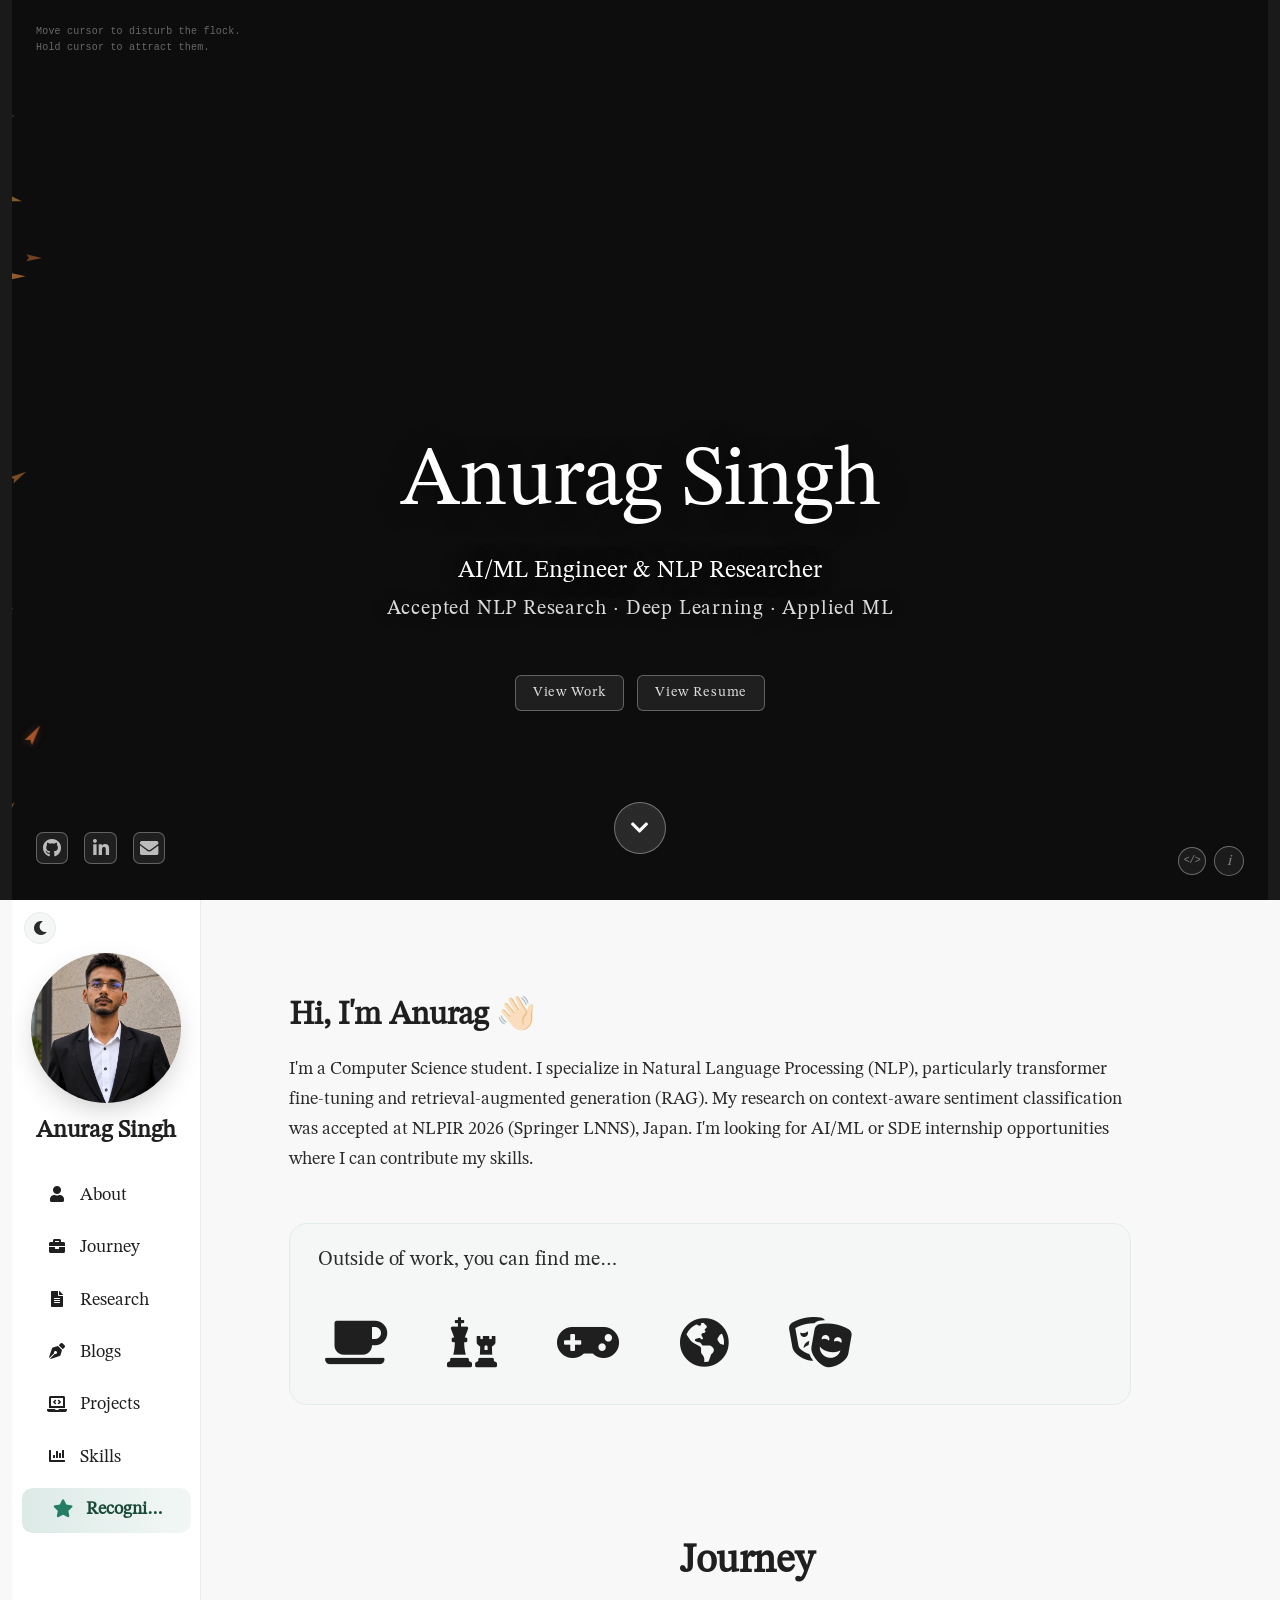
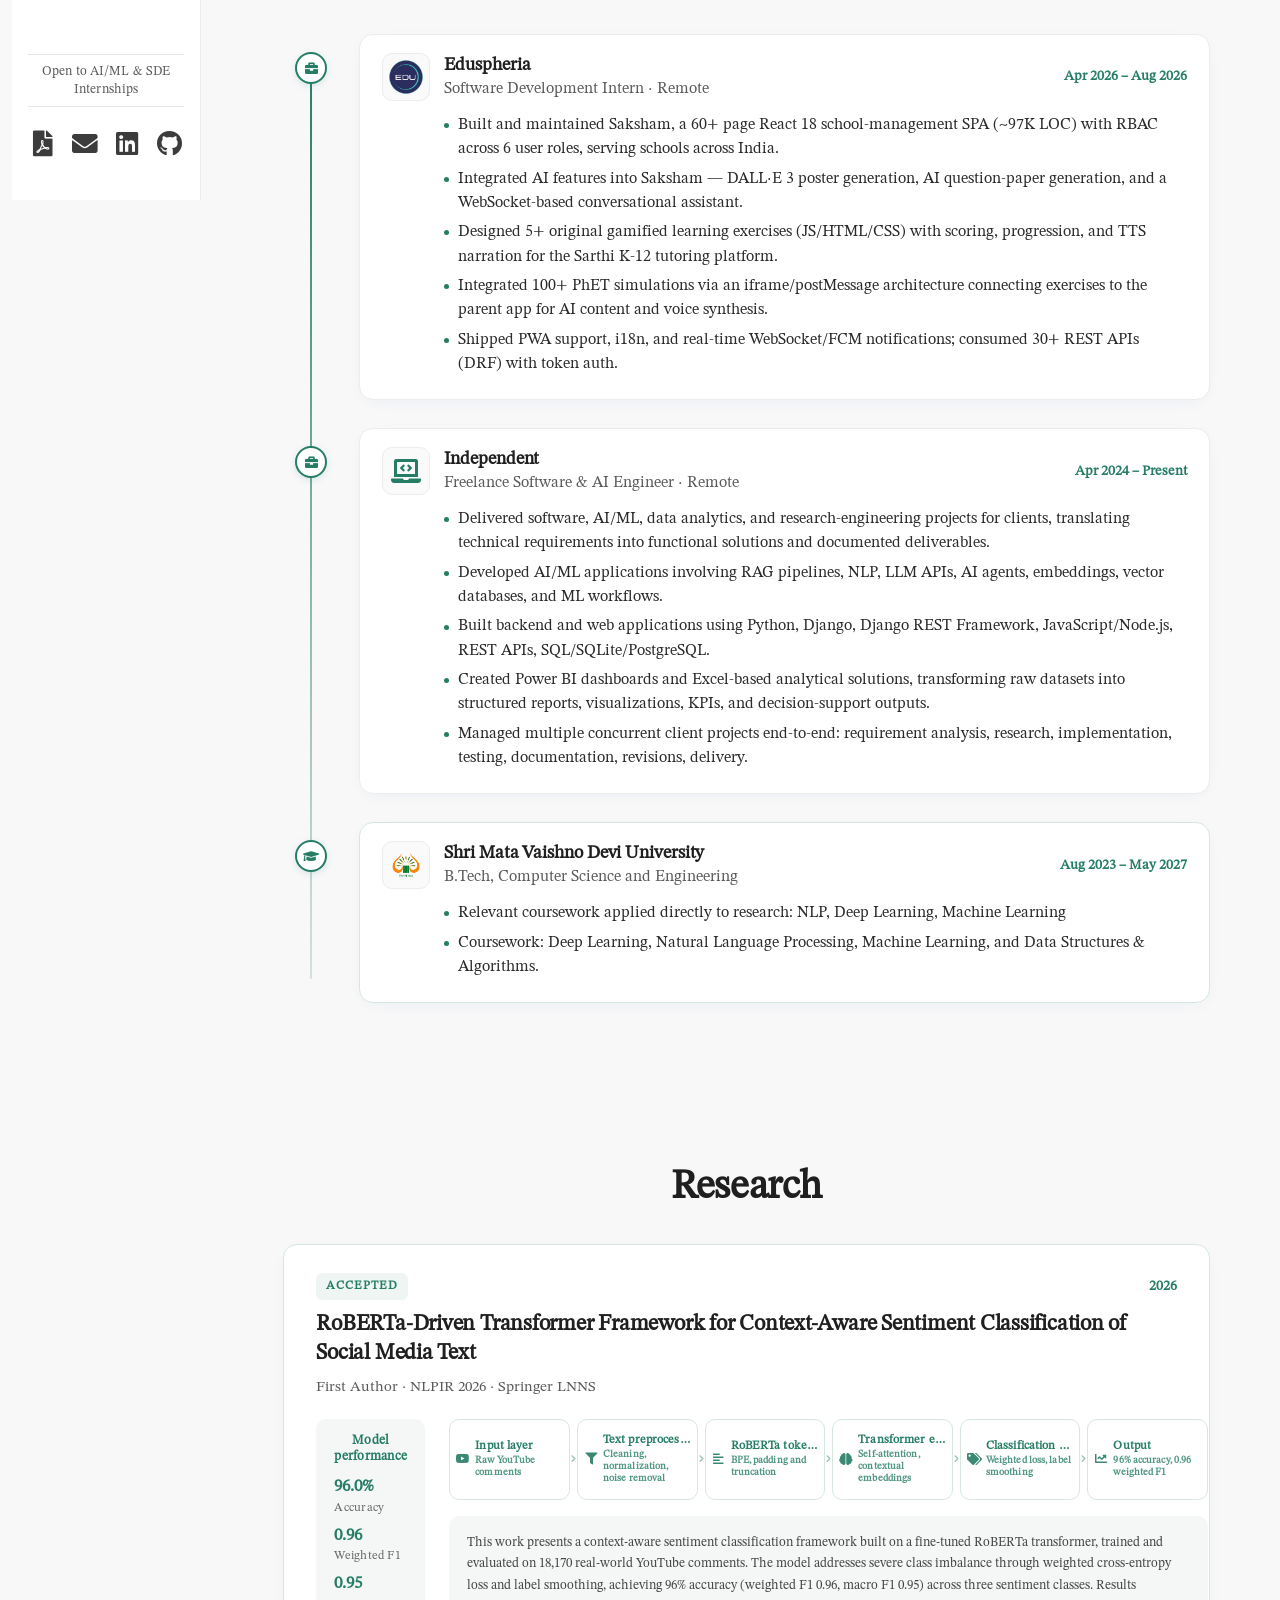
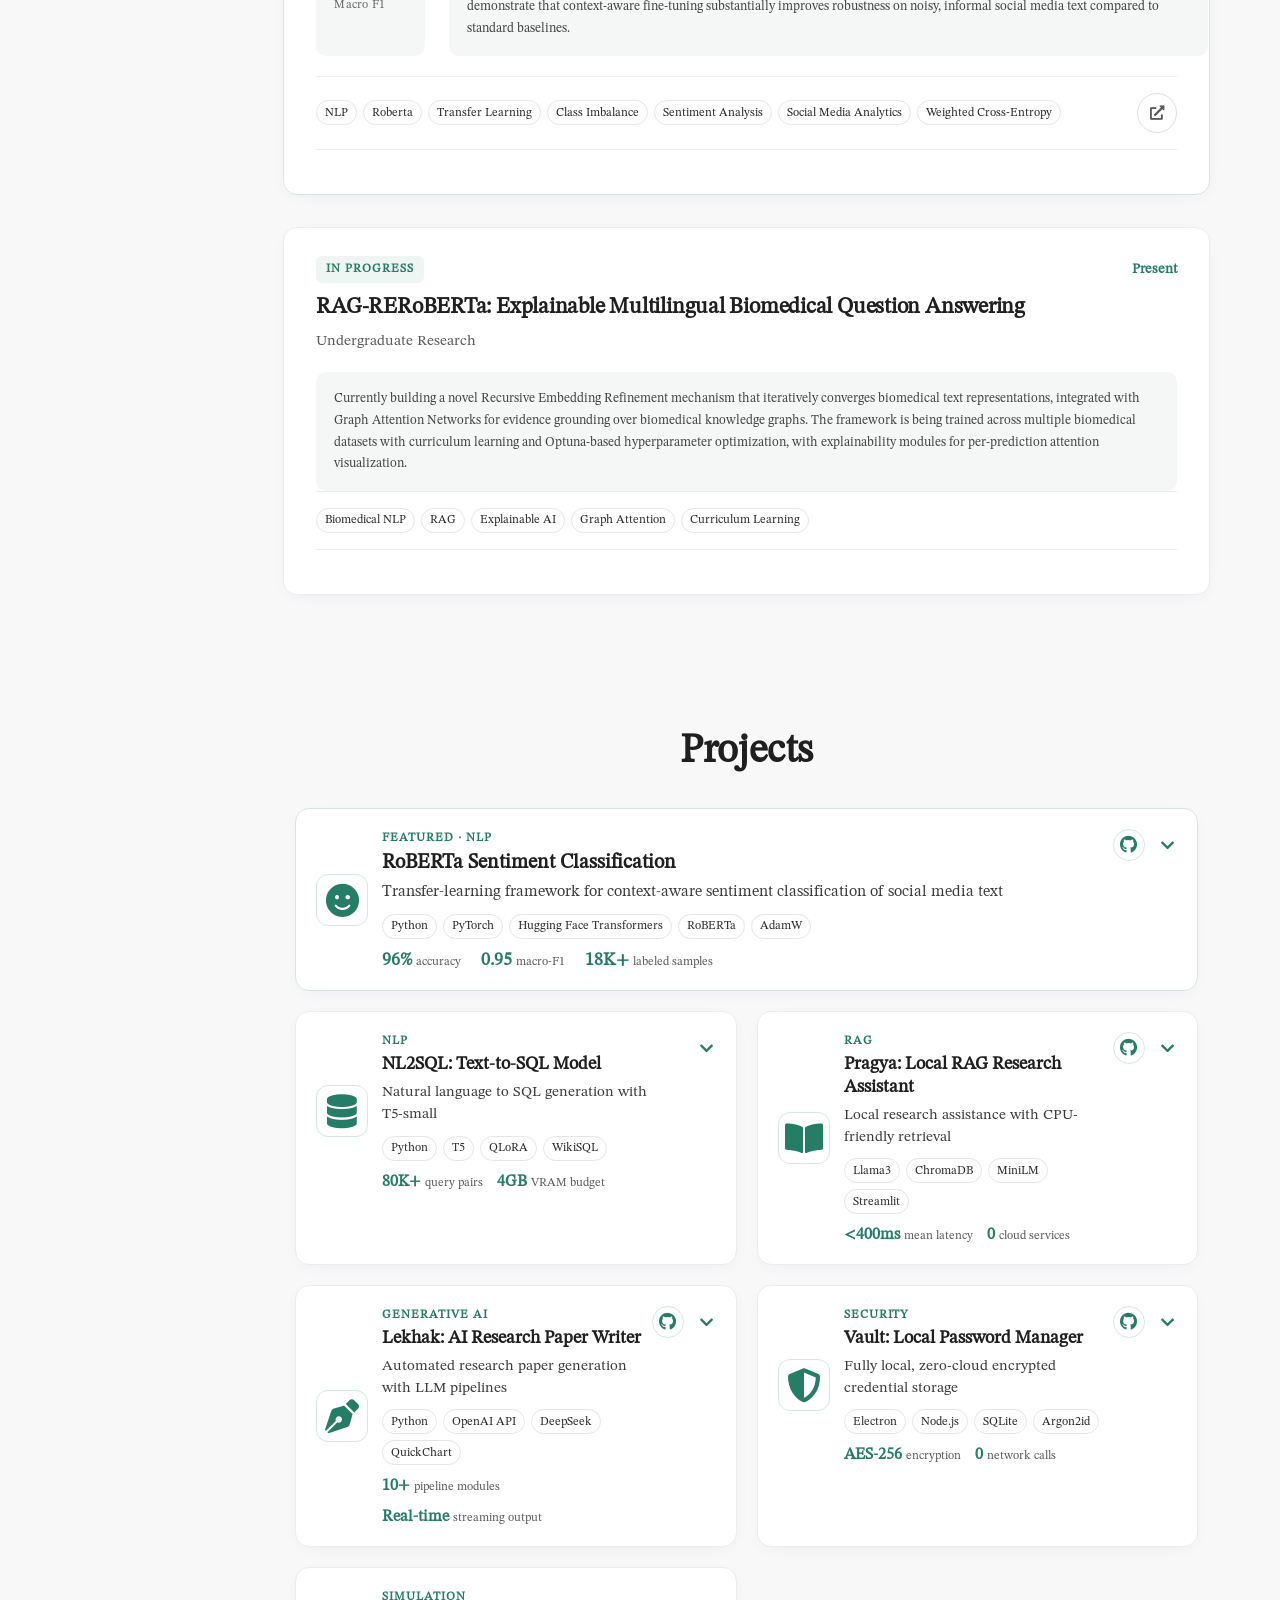
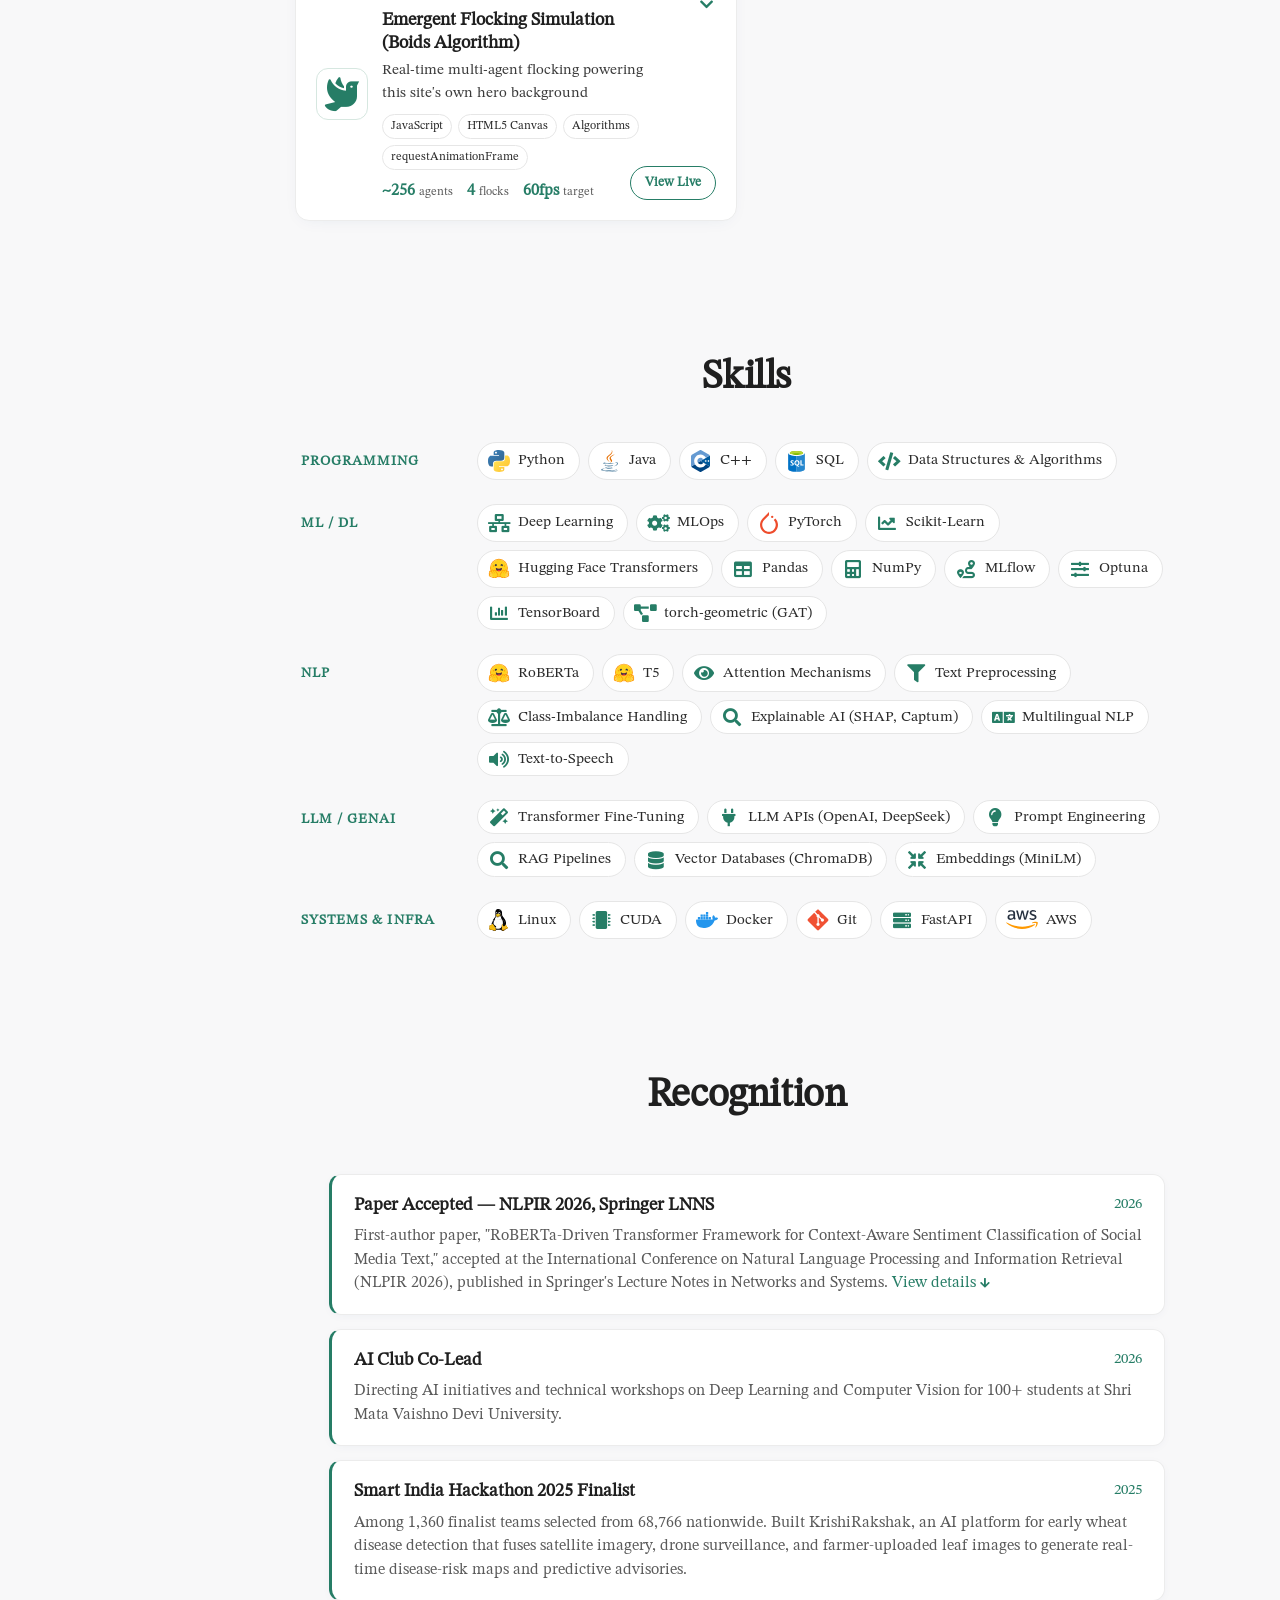
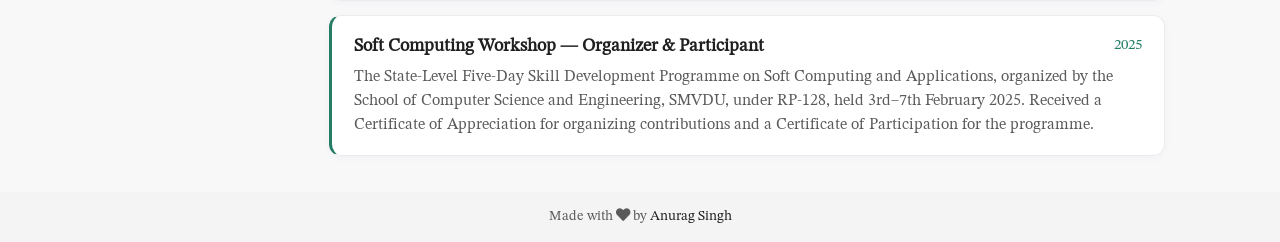
==== commit 64d213c9: "build: update live date [skip ci]" ====
--- a/index.html
+++ b/index.html
@@ -134,7 +134,7 @@
 		</div>
 		</div>
 		<p id="boids-interaction-hint">Move cursor to disturb the flock.<br>Hold cursor to attract them.</p>
-		<div class="hero-live-badge" aria-live="polite"><span class="hero-live-dot"></span>Last Updated: <!--LIVE_UPDATED_DATE-->09 Nov 2026<!--/LIVE_UPDATED_DATE--></div>
+		<div class="hero-live-badge" aria-live="polite"><span class="hero-live-dot"></span>Last Updated: <!--LIVE_UPDATED_DATE-->16 Nov 2026<!--/LIVE_UPDATED_DATE--></div>
 		</div>
 		<div class="row" id="details-container">
 			<div class="col-2">
